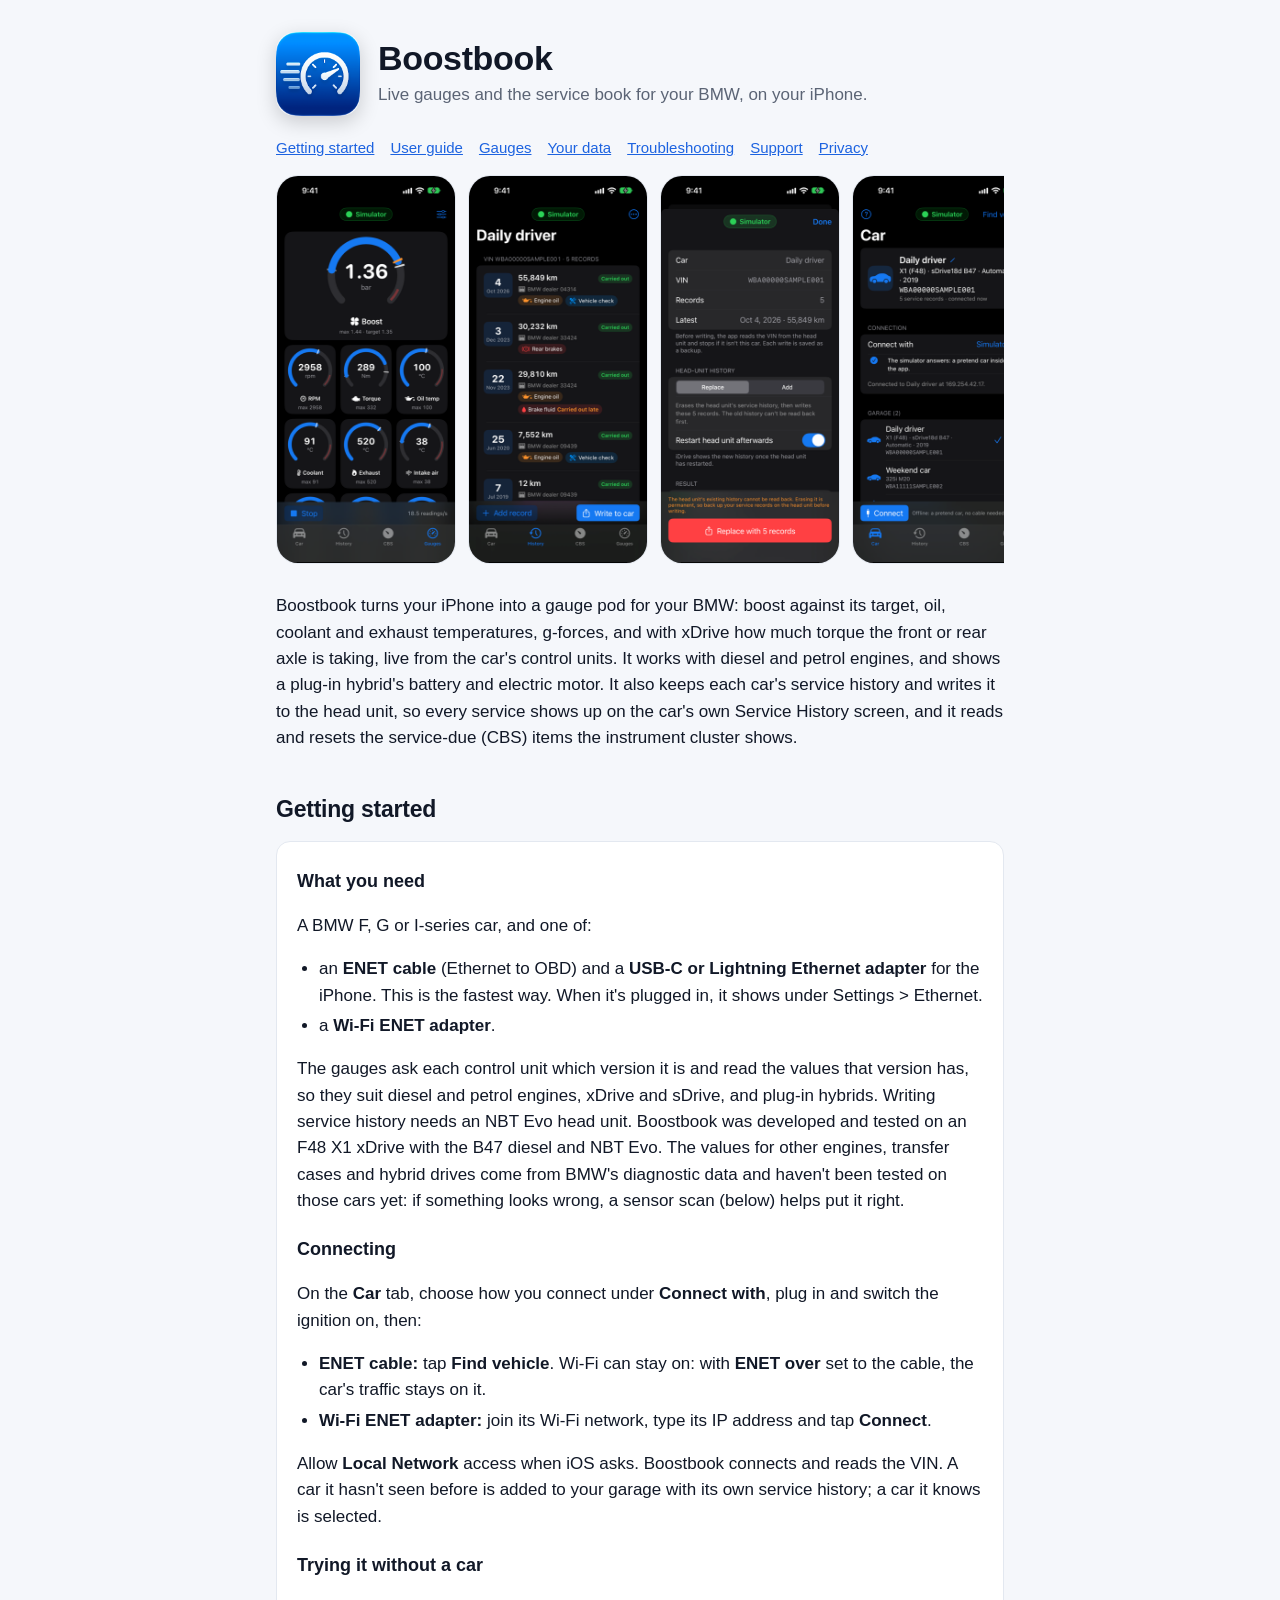
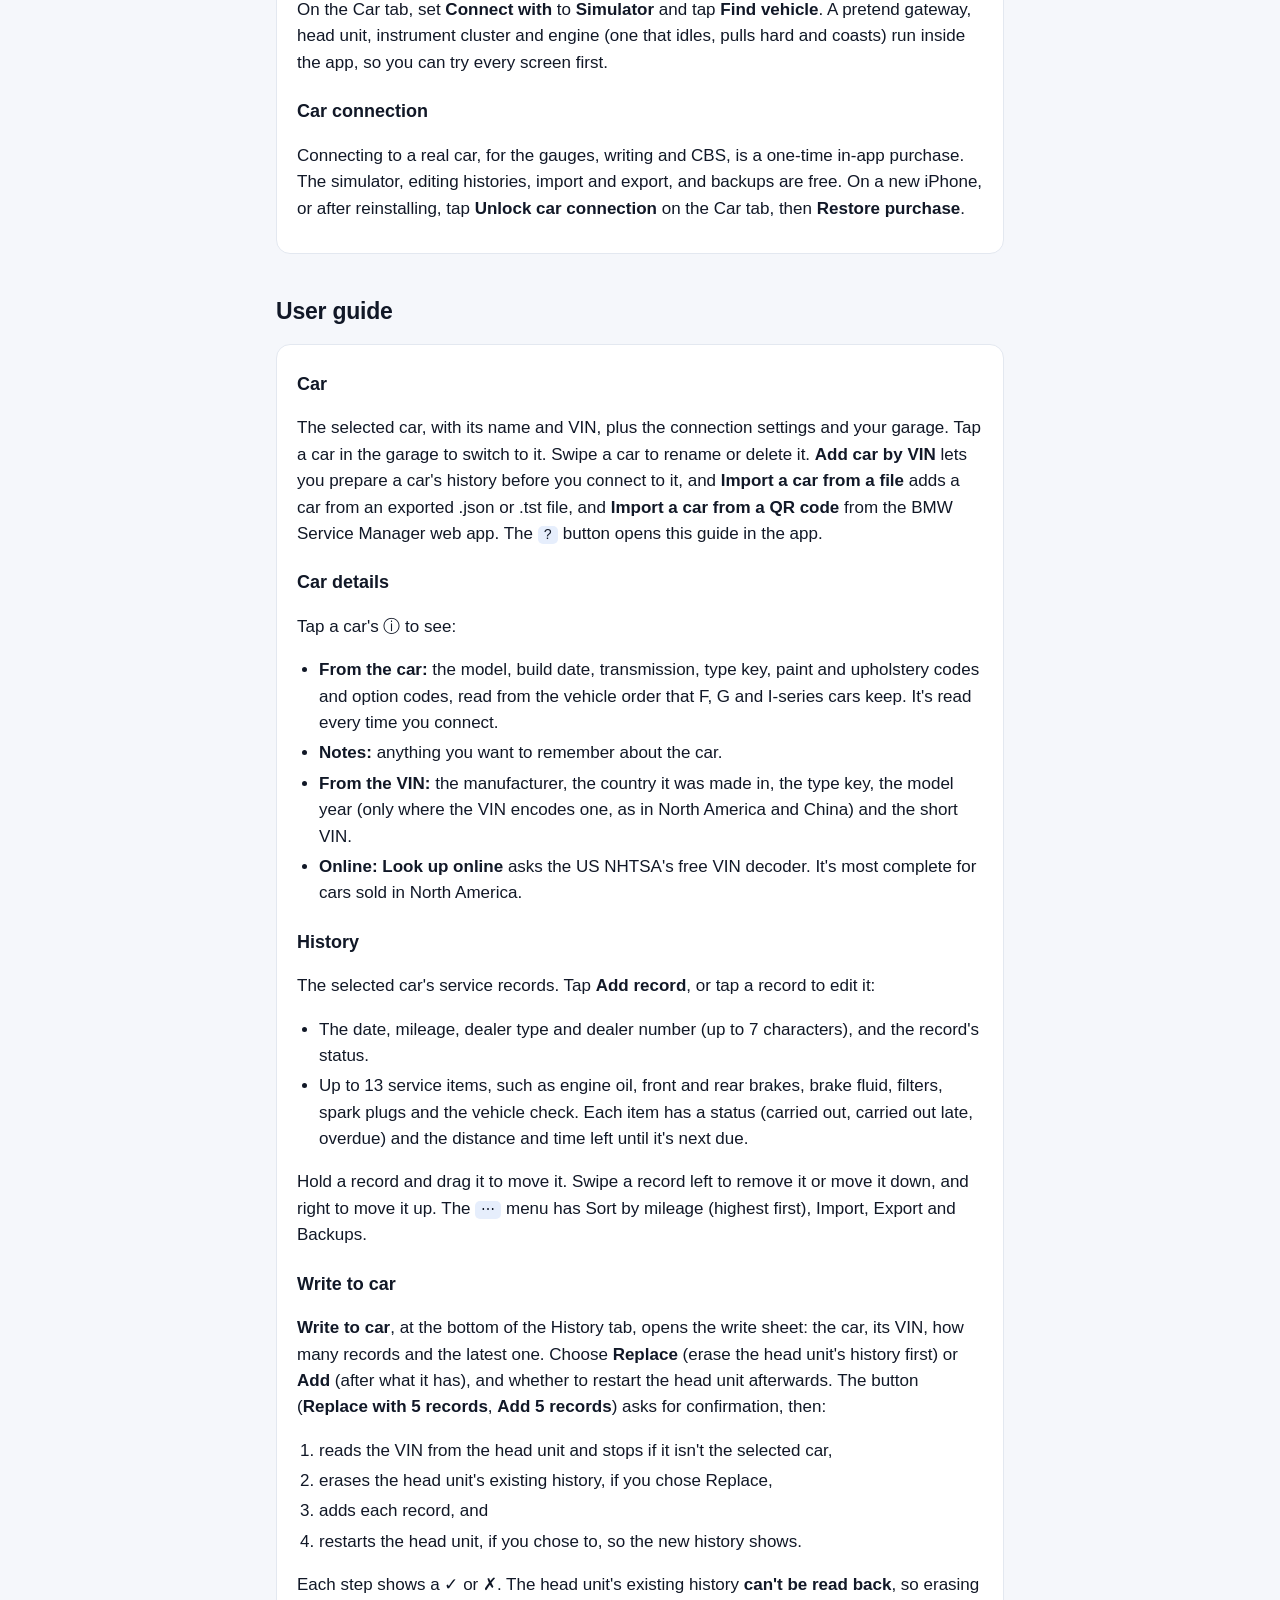
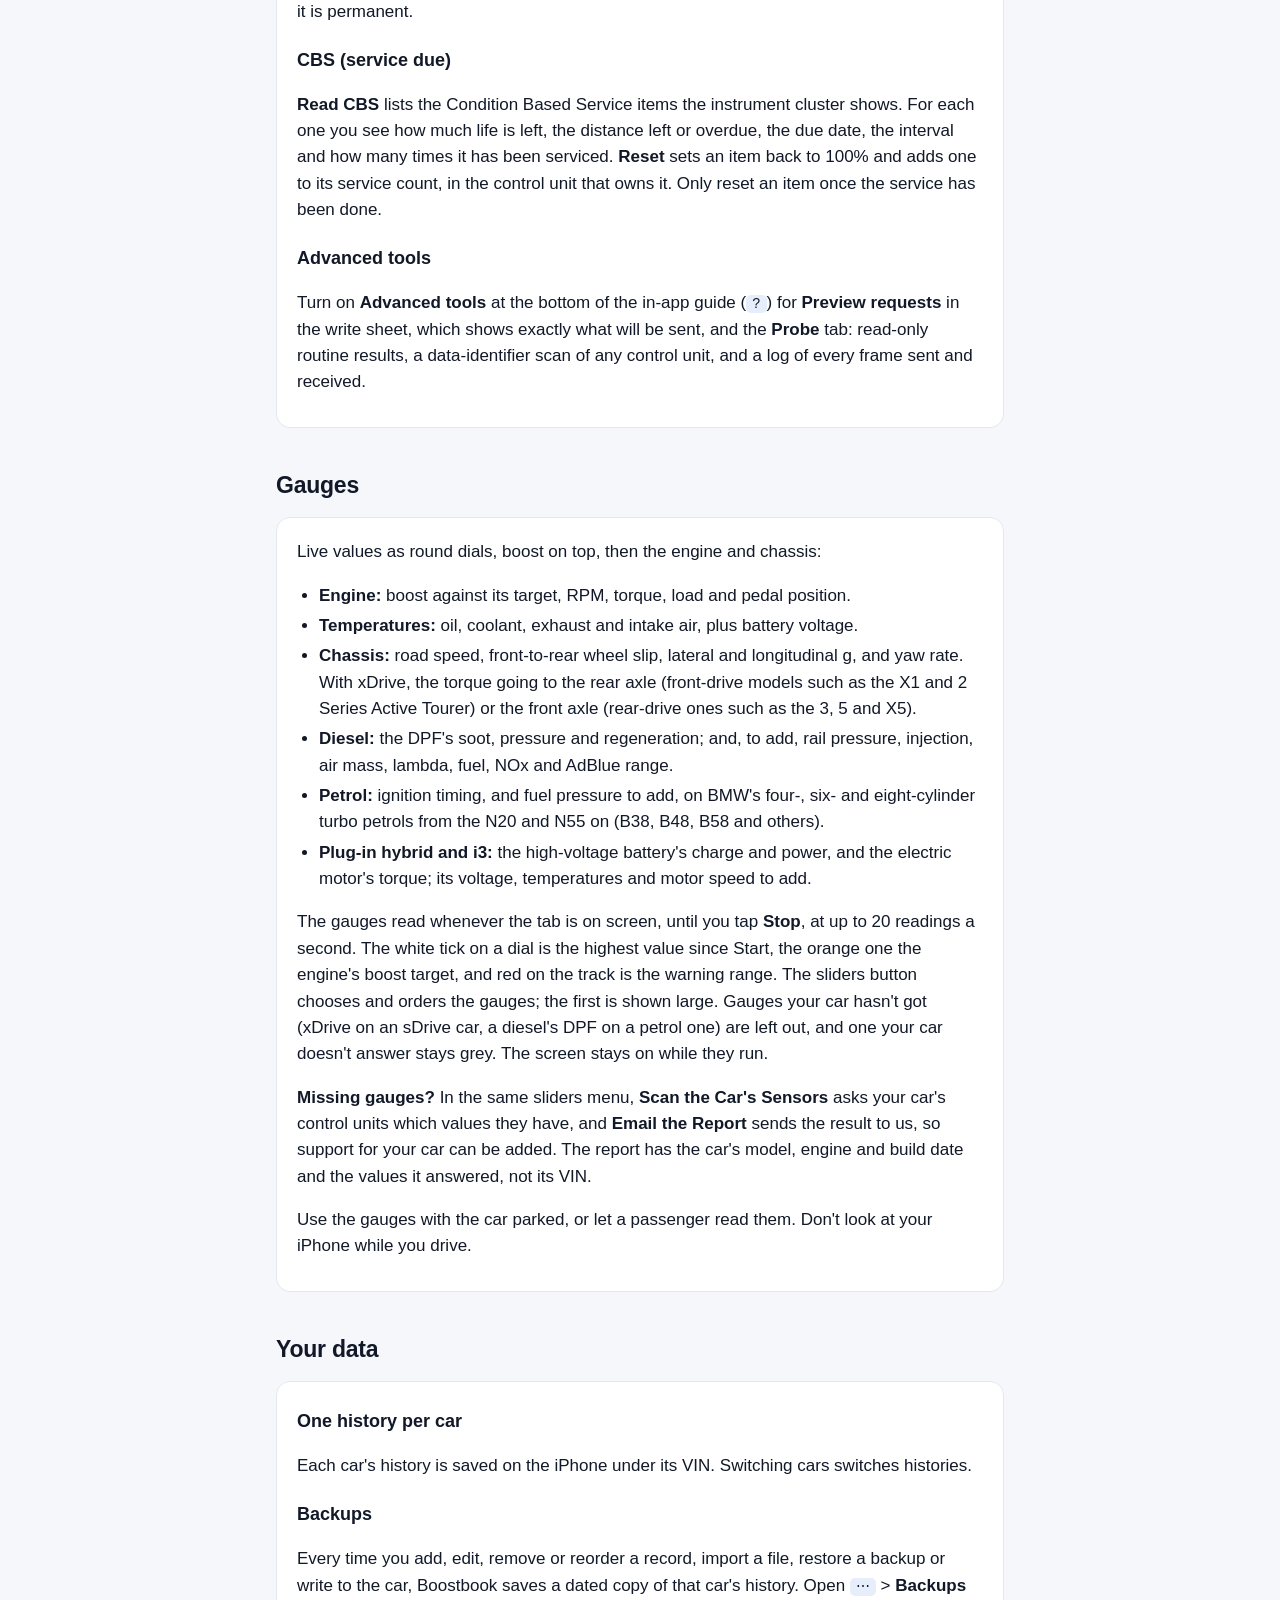
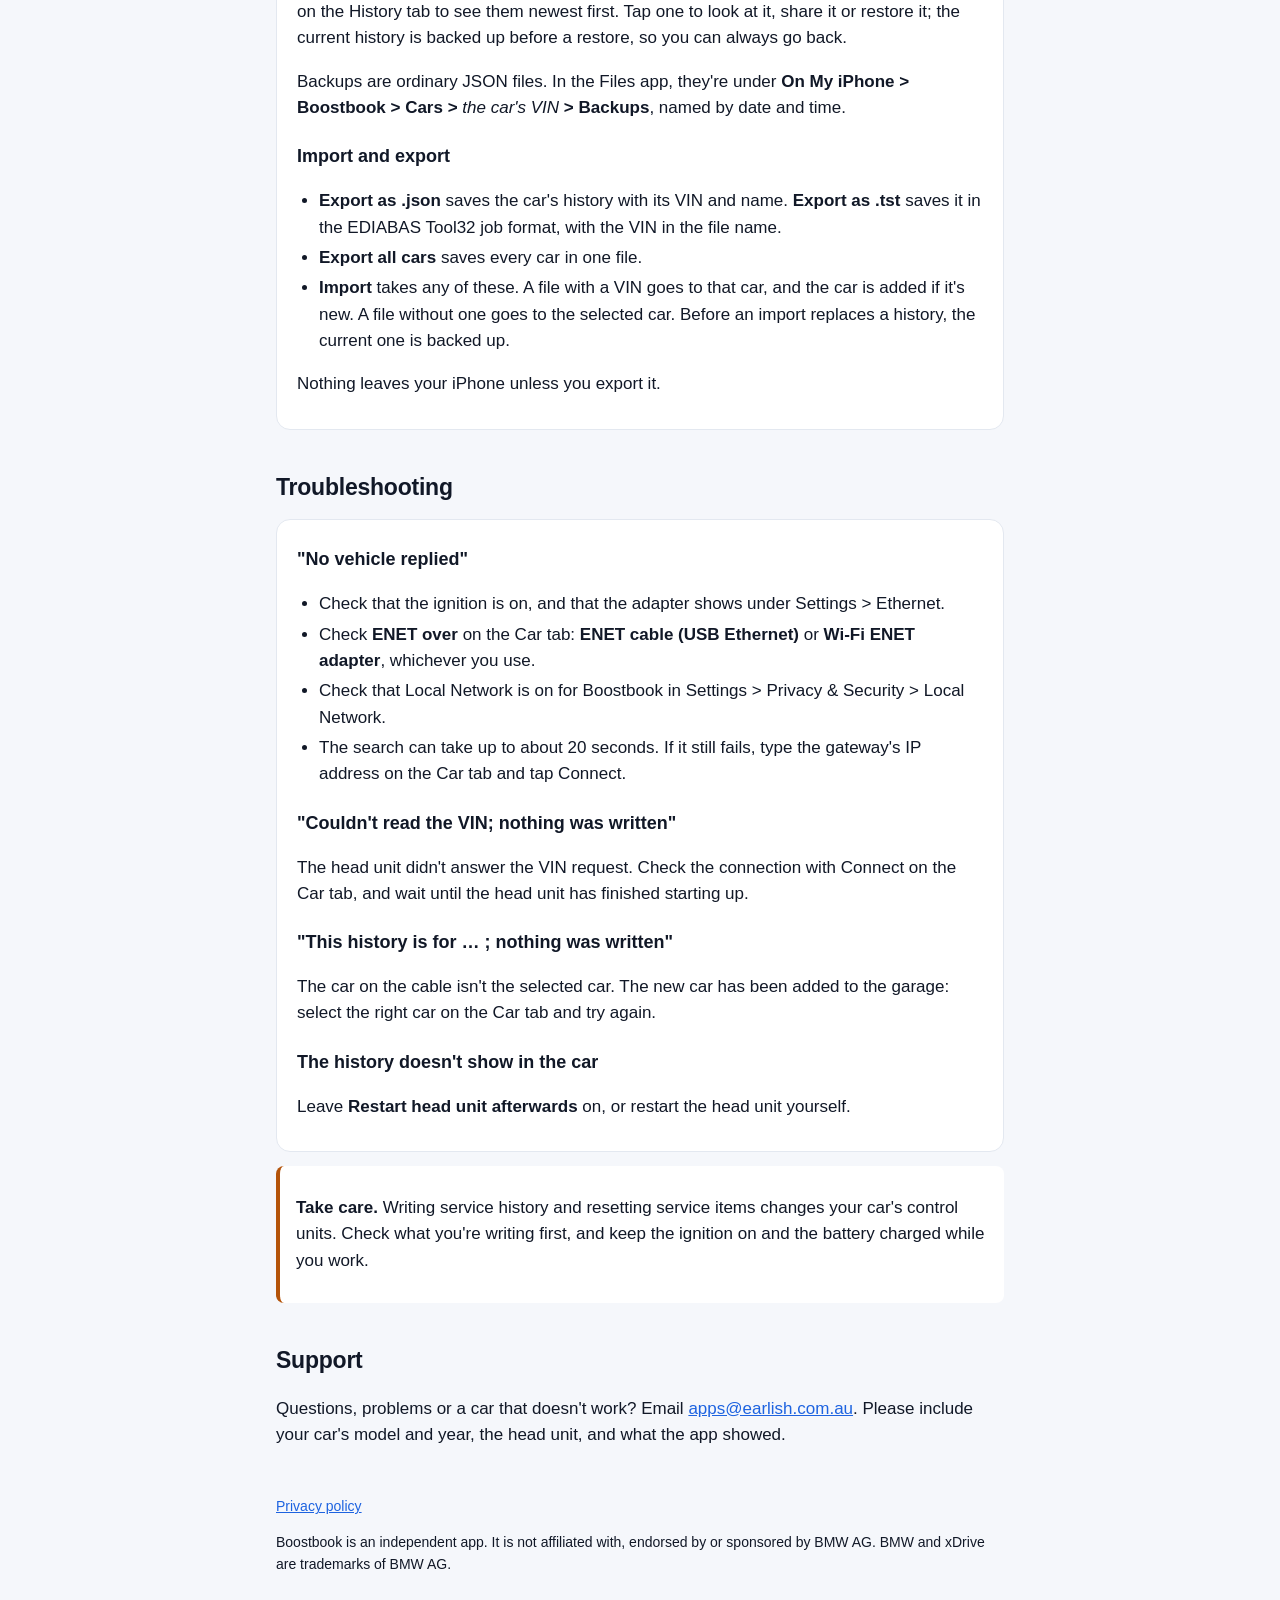
==== index.html @ d5453e8d "Petrol and hybrid gauges, the sensor scan" ====
<!doctype html>
<html lang="en">
<head>
<meta charset="utf-8">
<meta name="viewport" content="width=device-width, initial-scale=1">
<title>Boostbook: user guide and support</title>
<meta name="description" content="Boostbook shows live boost, temperatures and xDrive torque from your BMW, diesel, petrol or hybrid, keeps its service history and writes it to the head unit over ENET.">
<link rel="icon" href="img/icon.png">
<link rel="stylesheet" href="style.css">
</head>
<body>
<main>
<header>
  <img src="img/icon.png" alt="">
  <div>
    <h1>Boostbook</h1>
    <p class="tagline">Live gauges and the service book for your BMW, on your iPhone.</p>
  </div>
</header>

<nav>
  <a href="#start">Getting started</a>
  <a href="#guide">User guide</a>
  <a href="#gauges">Gauges</a>
  <a href="#data">Your data</a>
  <a href="#trouble">Troubleshooting</a>
  <a href="#support">Support</a>
  <a href="privacy.html">Privacy</a>
</nav>

<div class="shots">
  <img src="img/gauges.png" alt="Live gauges: boost, RPM, torque and temperatures">
  <img src="img/history.png" alt="A car's service history">
  <img src="img/write.png" alt="Writing to the car after the VIN check">
  <img src="img/car.png" alt="The car and the garage">
  <img src="img/backups.png" alt="Backups, newest first">
  <img src="img/cbs.png" alt="Service due items">
  <img src="img/editor.png" alt="Editing a record">
</div>

<p>Boostbook turns your iPhone into a gauge pod for your BMW: boost against its target, oil, coolant and exhaust temperatures, g-forces, and with xDrive how much torque the front or rear axle is taking, live from the car's control units. It works with diesel and petrol engines, and shows a plug-in hybrid's battery and electric motor. It also keeps each car's service history and writes it to the head unit, so every service shows up on the car's own Service History screen, and it reads and resets the service-due (CBS) items the instrument cluster shows.</p>

<h2 id="start">Getting started</h2>
<div class="card">
<h3>What you need</h3>
<p>A BMW F, G or I-series car, and one of:</p>
<ul>
  <li>an <strong>ENET cable</strong> (Ethernet to OBD) and a <strong>USB-C or Lightning Ethernet adapter</strong> for the iPhone. This is the fastest way. When it's plugged in, it shows under Settings &gt; Ethernet.</li>
  <li>a <strong>Wi-Fi ENET adapter</strong>.</li>
</ul>
<p>The gauges ask each control unit which version it is and read the values that version has, so they suit diesel and petrol engines, xDrive and sDrive, and plug-in hybrids. Writing service history needs an NBT Evo head unit. Boostbook was developed and tested on an F48 X1 xDrive with the B47 diesel and NBT Evo. The values for other engines, transfer cases and hybrid drives come from BMW's diagnostic data and haven't been tested on those cars yet: if something looks wrong, a sensor scan (below) helps put it right.</p>
<h3>Connecting</h3>
<p>On the <strong>Car</strong> tab, choose how you connect under <strong>Connect with</strong>, plug in and switch the ignition on, then:</p>
<ul>
  <li><strong>ENET cable:</strong> tap <strong>Find vehicle</strong>. Wi-Fi can stay on: with <strong>ENET over</strong> set to the cable, the car's traffic stays on it.</li>
  <li><strong>Wi-Fi ENET adapter:</strong> join its Wi-Fi network, type its IP address and tap <strong>Connect</strong>.</li>
</ul>
<p>Allow <strong>Local Network</strong> access when iOS asks. Boostbook connects and reads the VIN. A car it hasn't seen before is added to your garage with its own service history; a car it knows is selected.</p>
<h3>Trying it without a car</h3>
<p>On the Car tab, set <strong>Connect with</strong> to <strong>Simulator</strong> and tap <strong>Find vehicle</strong>. A pretend gateway, head unit, instrument cluster and engine (one that idles, pulls hard and coasts) run inside the app, so you can try every screen first.</p>
<h3>Car connection</h3>
<p>Connecting to a real car, for the gauges, writing and CBS, is a one-time in-app purchase. The simulator, editing histories, import and export, and backups are free. On a new iPhone, or after reinstalling, tap <strong>Unlock car connection</strong> on the Car tab, then <strong>Restore purchase</strong>.</p>
</div>

<h2 id="guide">User guide</h2>
<div class="card">
<h3>Car</h3>
<p>The selected car, with its name and VIN, plus the connection settings and your garage. Tap a car in the garage to switch to it. Swipe a car to rename or delete it. <strong>Add car by VIN</strong> lets you prepare a car's history before you connect to it, and <strong>Import a car from a file</strong> adds a car from an exported .json or .tst file, and <strong>Import a car from a QR code</strong> from the BMW Service Manager web app. The <kbd>?</kbd> button opens this guide in the app.</p>
<h3>Car details</h3>
<p>Tap a car's ⓘ to see:</p>
<ul>
  <li><strong>From the car:</strong> the model, build date, transmission, type key, paint and upholstery codes and option codes, read from the vehicle order that F, G and I-series cars keep. It's read every time you connect.</li>
  <li><strong>Notes:</strong> anything you want to remember about the car.</li>
  <li><strong>From the VIN:</strong> the manufacturer, the country it was made in, the type key, the model year (only where the VIN encodes one, as in North America and China) and the short VIN.</li>
  <li><strong>Online:</strong> <strong>Look up online</strong> asks the US NHTSA's free VIN decoder. It's most complete for cars sold in North America.</li>
</ul>
<h3>History</h3>
<p>The selected car's service records. Tap <strong>Add record</strong>, or tap a record to edit it:</p>
<ul>
  <li>The date, mileage, dealer type and dealer number (up to 7 characters), and the record's status.</li>
  <li>Up to 13 service items, such as engine oil, front and rear brakes, brake fluid, filters, spark plugs and the vehicle check. Each item has a status (carried out, carried out late, overdue) and the distance and time left until it's next due.</li>
</ul>
<p>Hold a record and drag it to move it. Swipe a record left to remove it or move it down, and right to move it up. The <kbd>⋯</kbd> menu has Sort by mileage (highest first), Import, Export and Backups.</p>
<h3>Write to car</h3>
<p><strong>Write to car</strong>, at the bottom of the History tab, opens the write sheet: the car, its VIN, how many records and the latest one. Choose <strong>Replace</strong> (erase the head unit's history first) or <strong>Add</strong> (after what it has), and whether to restart the head unit afterwards. The button (<strong>Replace with 5 records</strong>, <strong>Add 5 records</strong>) asks for confirmation, then:</p>
<ol>
  <li>reads the VIN from the head unit and stops if it isn't the selected car,</li>
  <li>erases the head unit's existing history, if you chose Replace,</li>
  <li>adds each record, and</li>
  <li>restarts the head unit, if you chose to, so the new history shows.</li>
</ol>
<p>Each step shows a ✓ or ✗. The head unit's existing history <strong>can't be read back</strong>, so erasing it is permanent.</p>
<h3>CBS (service due)</h3>
<p><strong>Read CBS</strong> lists the Condition Based Service items the instrument cluster shows. For each one you see how much life is left, the distance left or overdue, the due date, the interval and how many times it has been serviced. <strong>Reset</strong> sets an item back to 100% and adds one to its service count, in the control unit that owns it. Only reset an item once the service has been done.</p>
<h3>Advanced tools</h3>
<p>Turn on <strong>Advanced tools</strong> at the bottom of the in-app guide (<kbd>?</kbd>) for <strong>Preview requests</strong> in the write sheet, which shows exactly what will be sent, and the <strong>Probe</strong> tab: read-only routine results, a data-identifier scan of any control unit, and a log of every frame sent and received.</p>
</div>

<h2 id="gauges">Gauges</h2>
<div class="card">
<p>Live values as round dials, boost on top, then the engine and chassis:</p>
<ul>
  <li><strong>Engine:</strong> boost against its target, RPM, torque, load and pedal position.</li>
  <li><strong>Temperatures:</strong> oil, coolant, exhaust and intake air, plus battery voltage.</li>
  <li><strong>Chassis:</strong> road speed, front-to-rear wheel slip, lateral and longitudinal g, and yaw rate. With xDrive, the torque going to the rear axle (front-drive models such as the X1 and 2 Series Active Tourer) or the front axle (rear-drive ones such as the 3, 5 and X5).</li>
  <li><strong>Diesel:</strong> the DPF's soot, pressure and regeneration; and, to add, rail pressure, injection, air mass, lambda, fuel, NOx and AdBlue range.</li>
  <li><strong>Petrol:</strong> ignition timing, and fuel pressure to add, on BMW's four-, six- and eight-cylinder turbo petrols from the N20 and N55 on (B38, B48, B58 and others).</li>
  <li><strong>Plug-in hybrid and i3:</strong> the high-voltage battery's charge and power, and the electric motor's torque; its voltage, temperatures and motor speed to add.</li>
</ul>
<p>The gauges read whenever the tab is on screen, until you tap <strong>Stop</strong>, at up to 20 readings a second. The white tick on a dial is the highest value since Start, the orange one the engine's boost target, and red on the track is the warning range. The sliders button chooses and orders the gauges; the first is shown large. Gauges your car hasn't got (xDrive on an sDrive car, a diesel's DPF on a petrol one) are left out, and one your car doesn't answer stays grey. The screen stays on while they run.</p>
<p><strong>Missing gauges?</strong> In the same sliders menu, <strong>Scan the Car's Sensors</strong> asks your car's control units which values they have, and <strong>Email the Report</strong> sends the result to us, so support for your car can be added. The report has the car's model, engine and build date and the values it answered, not its VIN.</p>
<p>Use the gauges with the car parked, or let a passenger read them. Don't look at your iPhone while you drive.</p>
</div>

<h2 id="data">Your data</h2>
<div class="card">
<h3>One history per car</h3>
<p>Each car's history is saved on the iPhone under its VIN. Switching cars switches histories.</p>
<h3>Backups</h3>
<p>Every time you add, edit, remove or reorder a record, import a file, restore a backup or write to the car, Boostbook saves a dated copy of that car's history. Open <kbd>⋯</kbd> &gt; <strong>Backups</strong> on the History tab to see them newest first. Tap one to look at it, share it or restore it; the current history is backed up before a restore, so you can always go back.</p>
<p>Backups are ordinary JSON files. In the Files app, they're under <strong>On My iPhone &gt; Boostbook &gt; Cars &gt;</strong> <em>the car's VIN</em> <strong>&gt; Backups</strong>, named by date and time.</p>
<h3>Import and export</h3>
<ul>
  <li><strong>Export as .json</strong> saves the car's history with its VIN and name. <strong>Export as .tst</strong> saves it in the EDIABAS Tool32 job format, with the VIN in the file name.</li>
  <li><strong>Export all cars</strong> saves every car in one file.</li>
  <li><strong>Import</strong> takes any of these. A file with a VIN goes to that car, and the car is added if it's new. A file without one goes to the selected car. Before an import replaces a history, the current one is backed up.</li>
</ul>
<p>Nothing leaves your iPhone unless you export it.</p>
</div>

<h2 id="trouble">Troubleshooting</h2>
<div class="card">
<h3>"No vehicle replied"</h3>
<ul>
  <li>Check that the ignition is on, and that the adapter shows under Settings &gt; Ethernet.</li>
  <li>Check <strong>ENET over</strong> on the Car tab: <strong>ENET cable (USB Ethernet)</strong> or <strong>Wi-Fi ENET adapter</strong>, whichever you use.</li>
  <li>Check that Local Network is on for Boostbook in Settings &gt; Privacy &amp; Security &gt; Local Network.</li>
  <li>The search can take up to about 20 seconds. If it still fails, type the gateway's IP address on the Car tab and tap Connect.</li>
</ul>
<h3>"Couldn't read the VIN; nothing was written"</h3>
<p>The head unit didn't answer the VIN request. Check the connection with Connect on the Car tab, and wait until the head unit has finished starting up.</p>
<h3>"This history is for … ; nothing was written"</h3>
<p>The car on the cable isn't the selected car. The new car has been added to the garage: select the right car on the Car tab and try again.</p>
<h3>The history doesn't show in the car</h3>
<p>Leave <strong>Restart head unit afterwards</strong> on, or restart the head unit yourself.</p>
</div>

<div class="note">
<p><strong>Take care.</strong> Writing service history and resetting service items changes your car's control units. Check what you're writing first, and keep the ignition on and the battery charged while you work.</p>
</div>

<h2 id="support">Support</h2>
<p>Questions, problems or a car that doesn't work? Email <a href="mailto:apps@earlish.com.au">apps@earlish.com.au</a>. Please include your car's model and year, the head unit, and what the app showed.</p>

<footer>
  <p><a href="privacy.html">Privacy policy</a></p>
  <p>Boostbook is an independent app. It is not affiliated with, endorsed by or sponsored by BMW AG. BMW and xDrive are trademarks of BMW AG.</p>
</footer>
</main>
</body>
</html>
---- style.css ----
:root {
  --bg: #f5f7fb; --card: #ffffff; --text: #111827; --muted: #5b6475; --line: #e3e8f0;
  --tint: #1d63e0; --tint-soft: #e6eefc; --warn: #b45309;
  color-scheme: light dark;
}
@media (prefers-color-scheme: dark) {
  :root { --bg: #0b1120; --card: #141b2d; --text: #eef2f8; --muted: #9aa5b8; --line: #243049;
          --tint: #5b9bff; --tint-soft: #1a2a4a; --warn: #f59e0b; }
}
* { box-sizing: border-box; }
body { margin: 0; background: var(--bg); color: var(--text);
       font: 17px/1.55 -apple-system, BlinkMacSystemFont, "Segoe UI", Roboto, Helvetica, Arial, sans-serif; }
main { max-width: 760px; margin: 0 auto; padding: 32px 16px 64px; }
header { display: flex; gap: 18px; align-items: center; margin-bottom: 8px; }
header img { width: 84px; height: 84px; border-radius: 19px; box-shadow: 0 6px 20px rgb(0 0 0 / 0.18); }
h1 { font-size: 34px; line-height: 1.15; margin: 0; letter-spacing: -0.01em; }
.tagline { margin: 4px 0 0; color: var(--muted); }
h2 { font-size: 23px; margin: 40px 0 10px; letter-spacing: -0.01em; }
h3 { font-size: 18px; margin: 22px 0 4px; }
p, li { color: var(--text); }
.muted, small { color: var(--muted); }
a { color: var(--tint); }
nav { display: flex; flex-wrap: wrap; gap: 8px 16px; margin: 20px 0 8px; font-size: 15px; }
.shots { display: flex; gap: 12px; overflow-x: auto; padding: 8px 0 12px; scroll-snap-type: x mandatory; }
.shots img { width: 180px; flex: none; border-radius: 22px; border: 1px solid var(--line); scroll-snap-align: start; }
.card { background: var(--card); border: 1px solid var(--line); border-radius: 14px; padding: 4px 20px 14px; margin: 14px 0; }
.note { border-left: 4px solid var(--warn); background: var(--card); padding: 12px 16px; border-radius: 8px; }
ol, ul { padding-left: 22px; }
li { margin: 4px 0; }
kbd { font: 14px ui-monospace, SFMono-Regular, Menlo, monospace; background: var(--tint-soft); padding: 1px 6px; border-radius: 5px; }
footer { margin-top: 48px; font-size: 14px; color: var(--muted); }
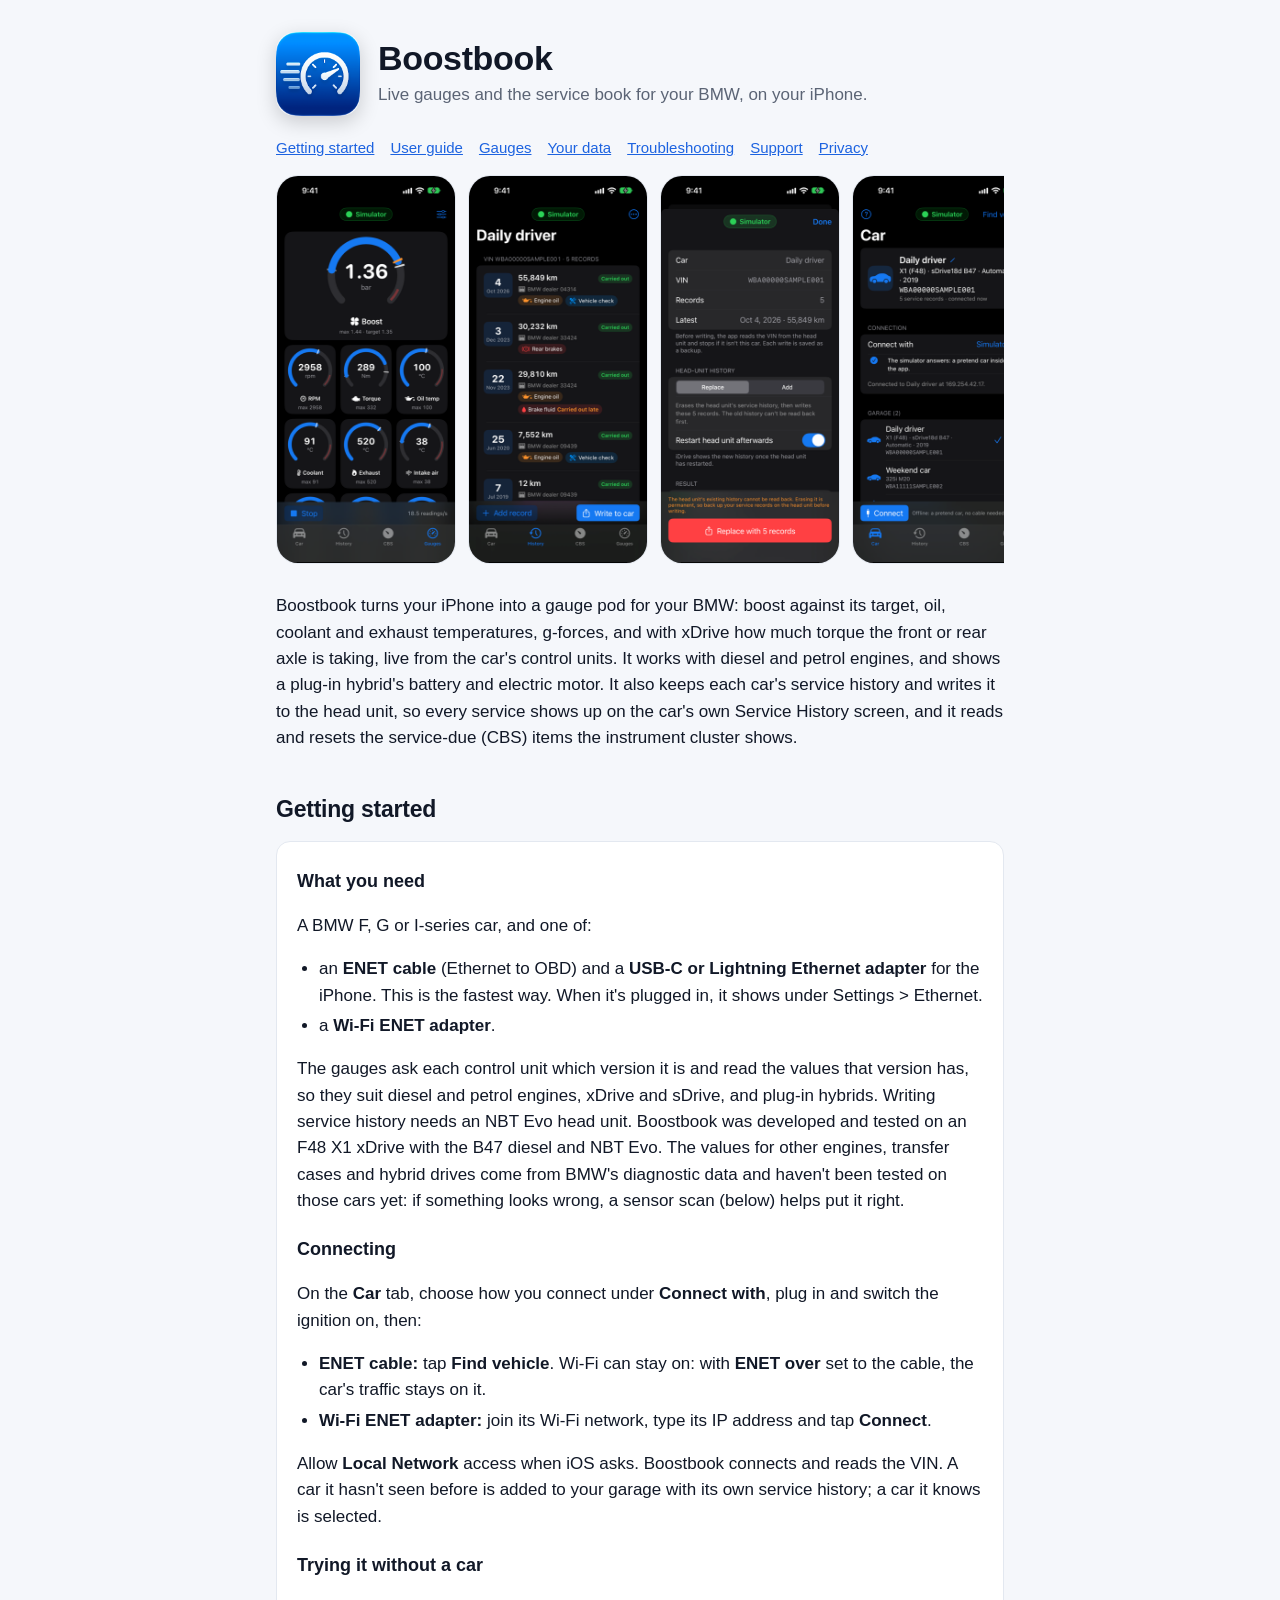
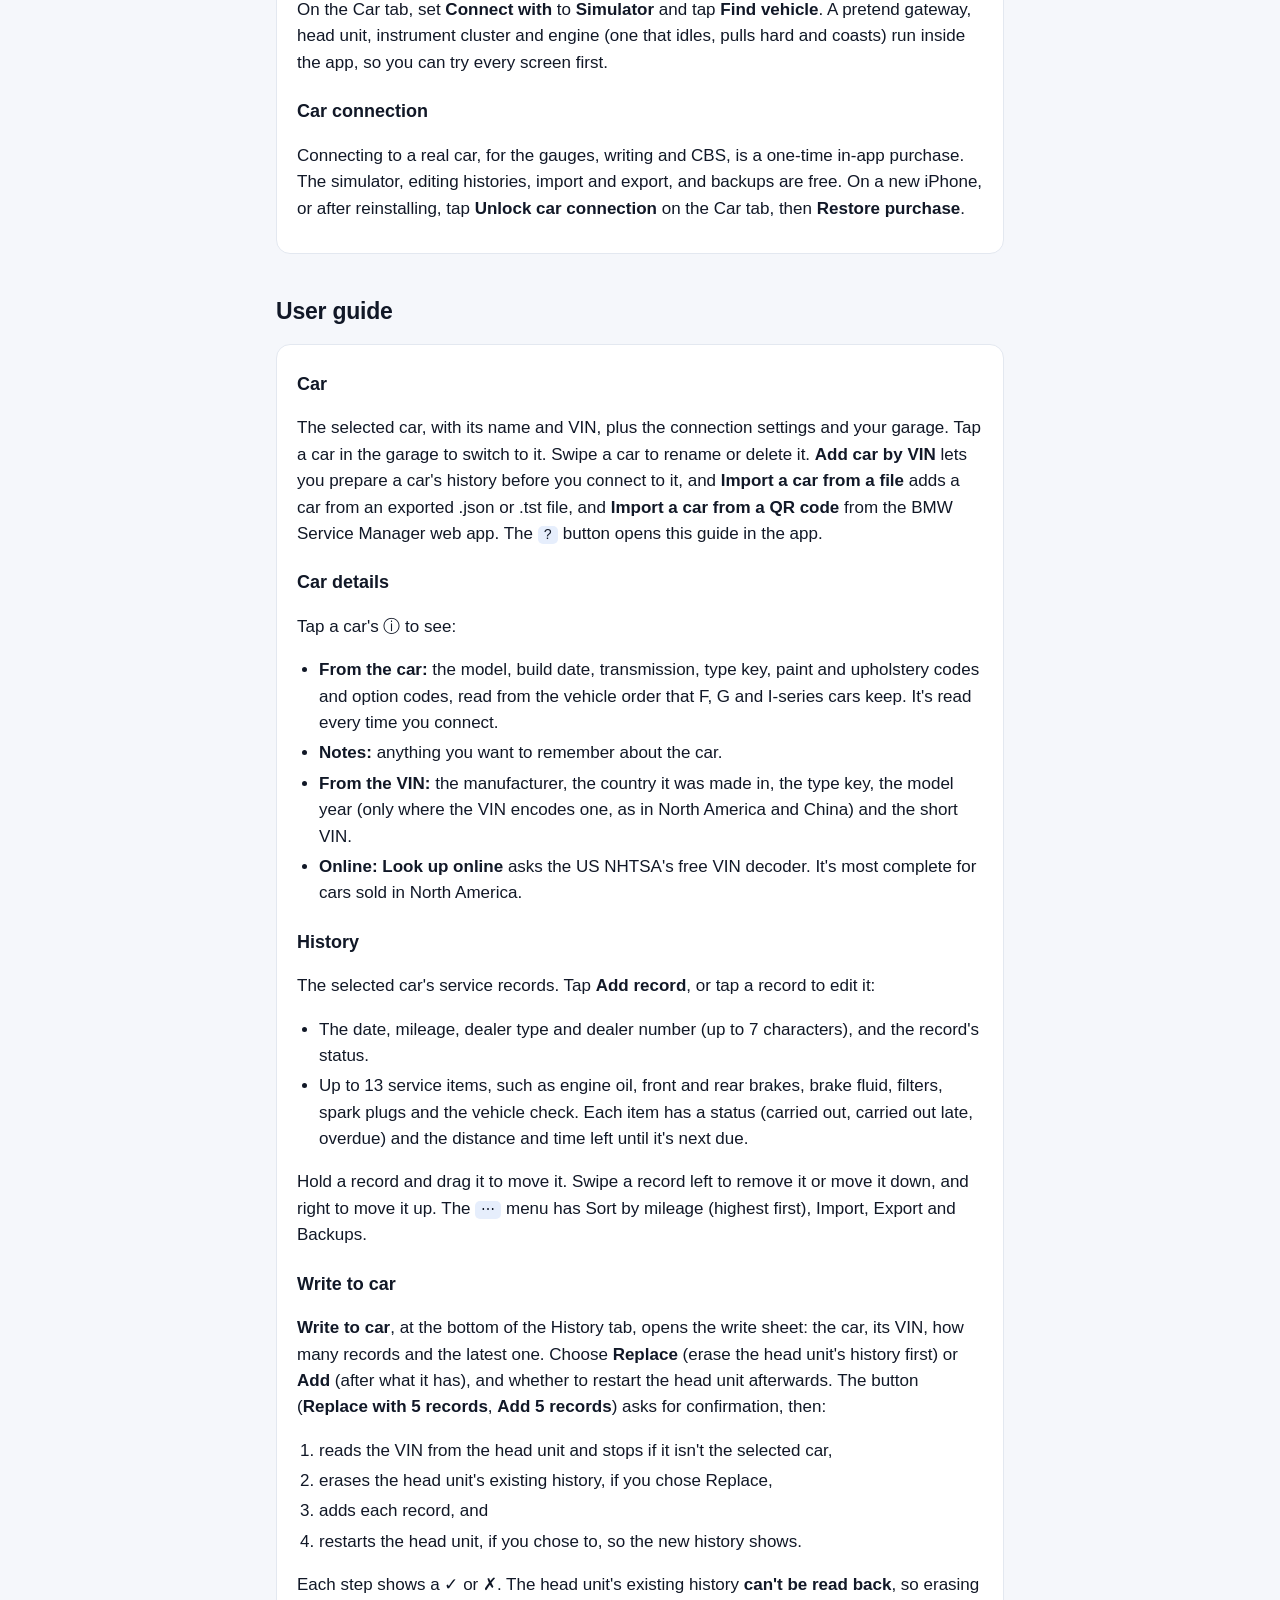
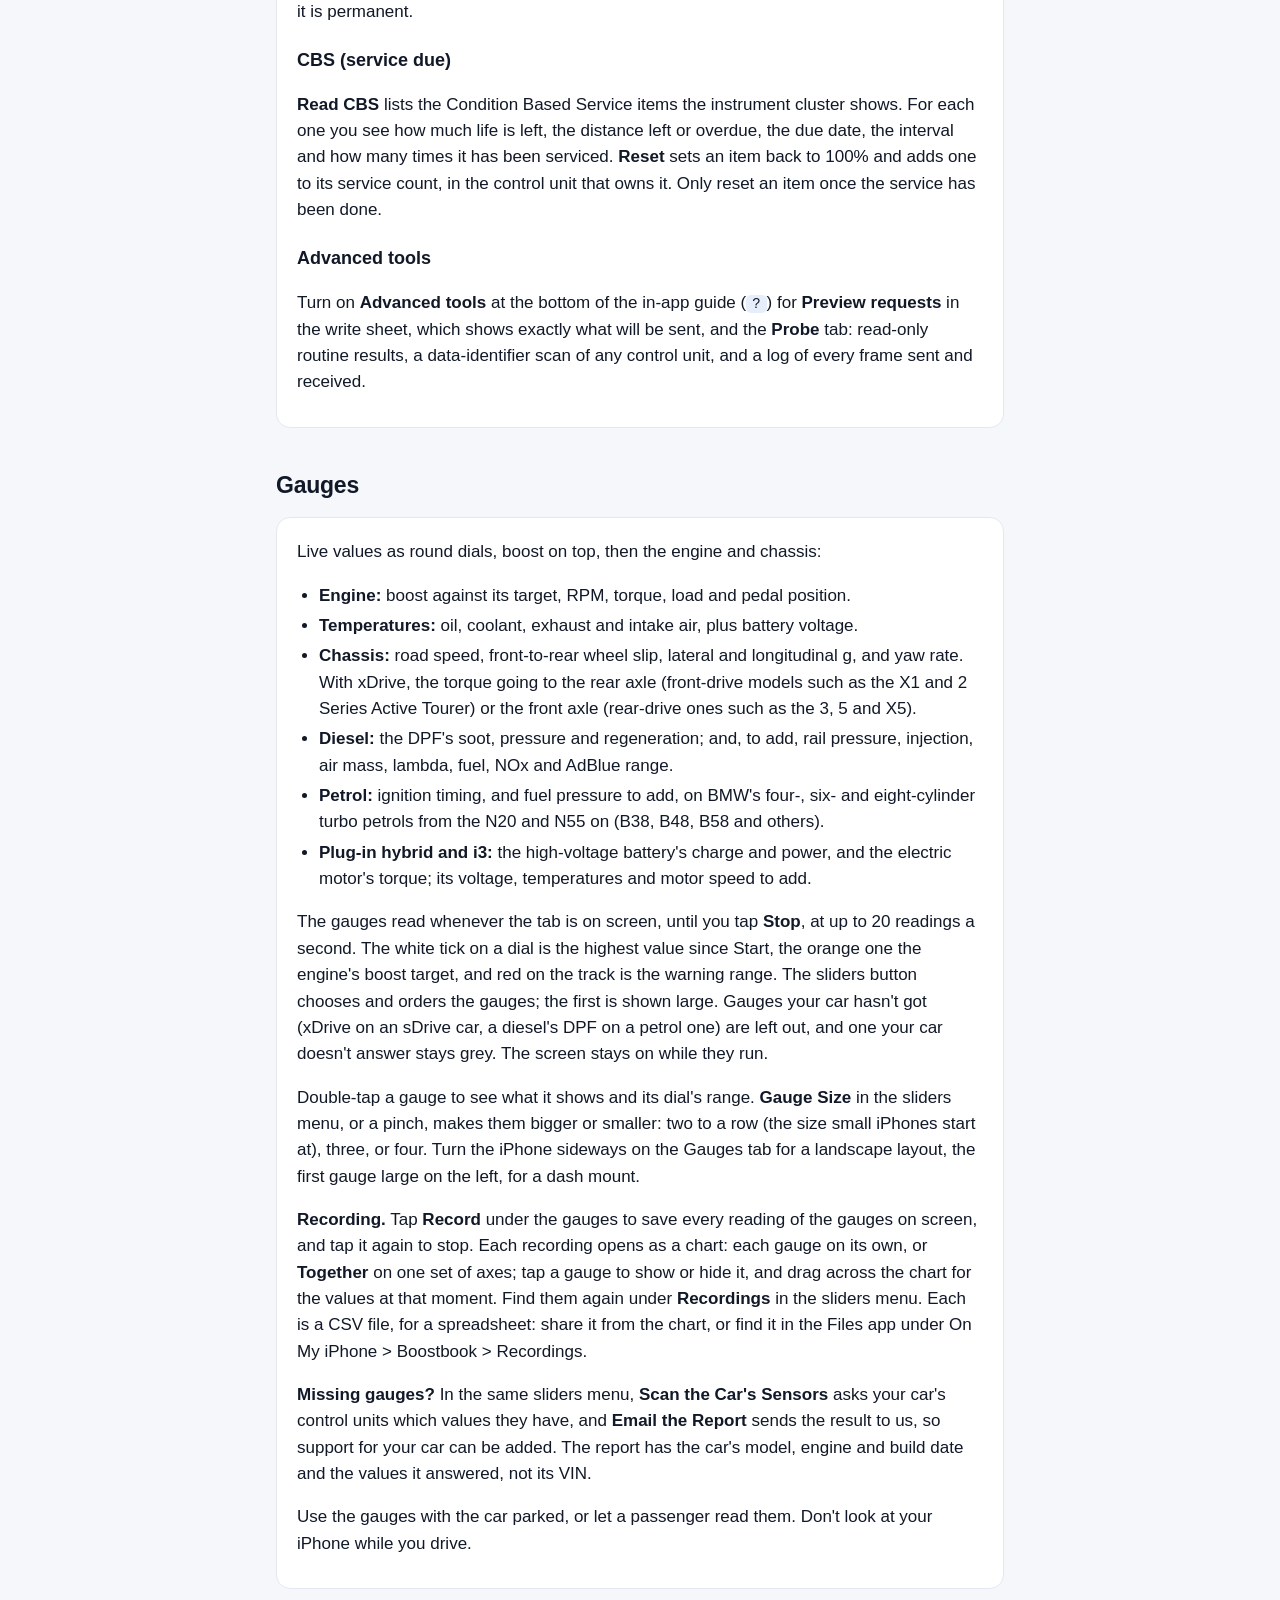
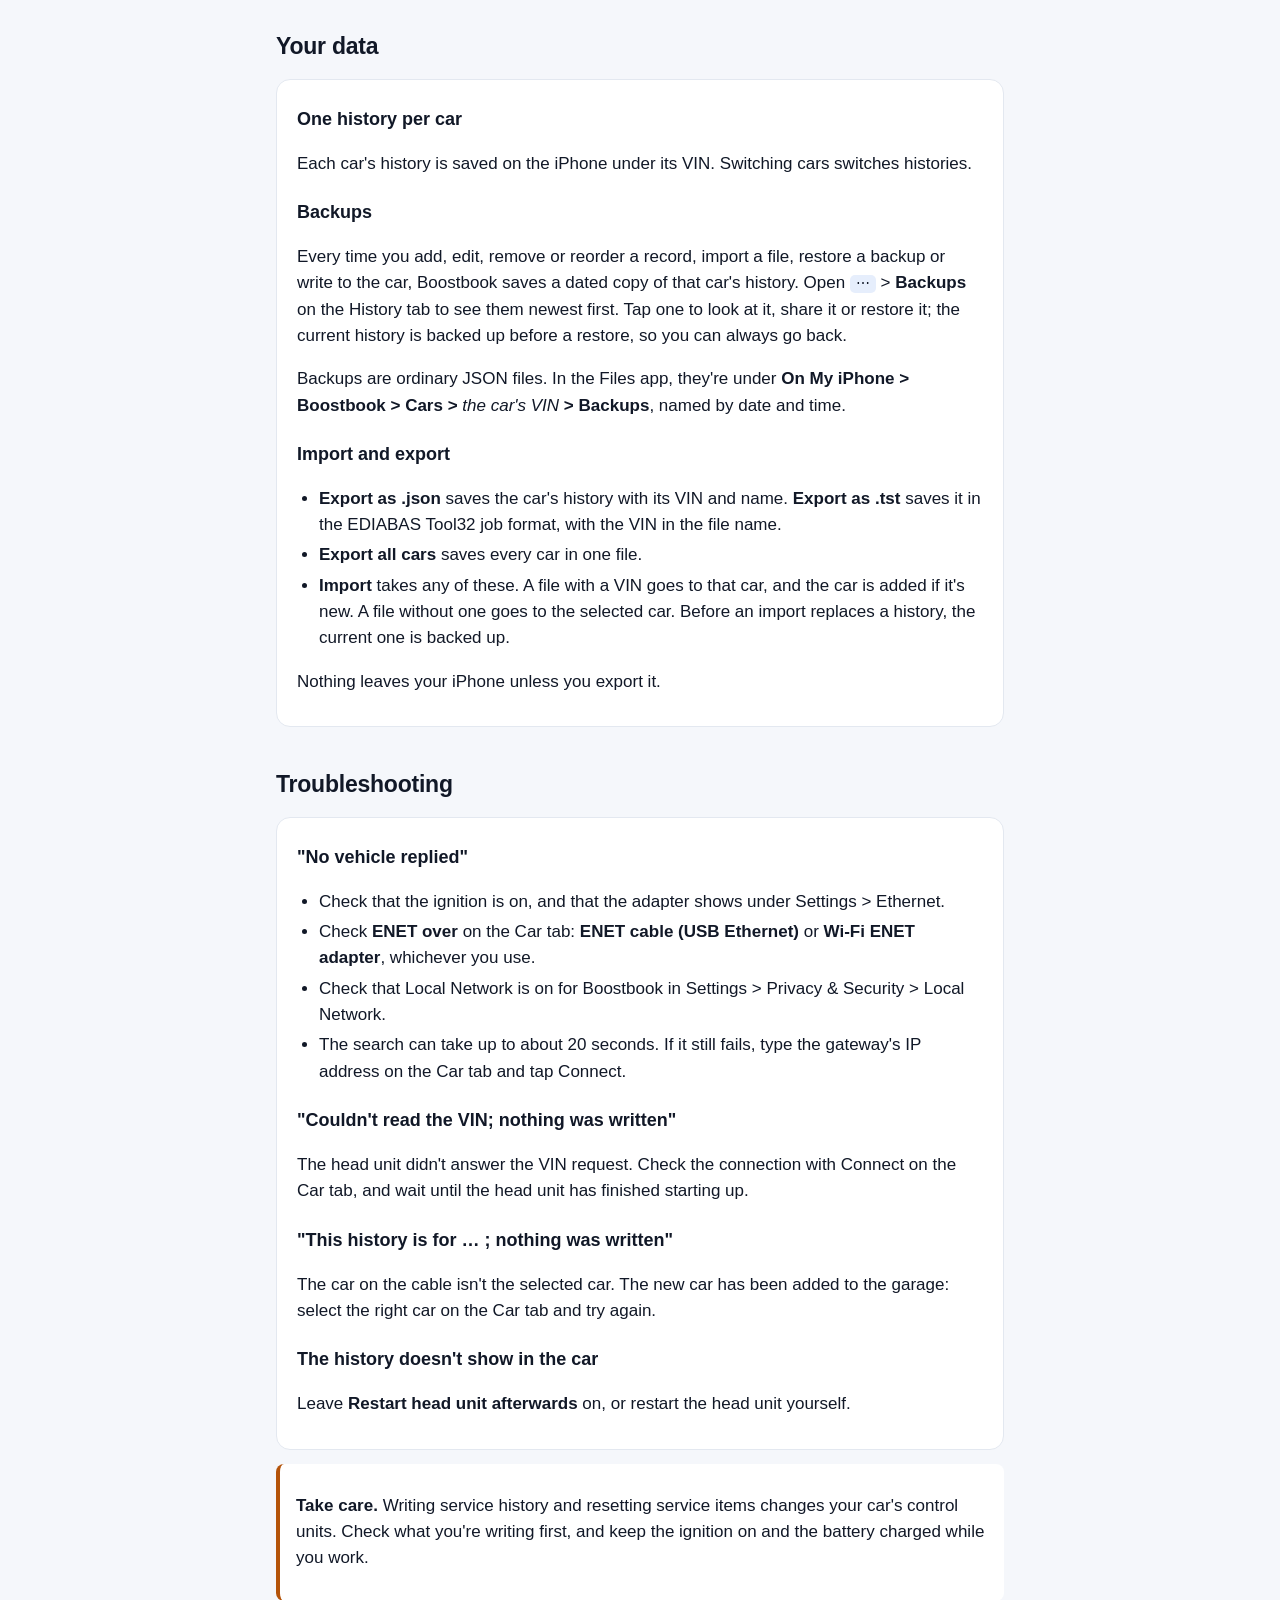
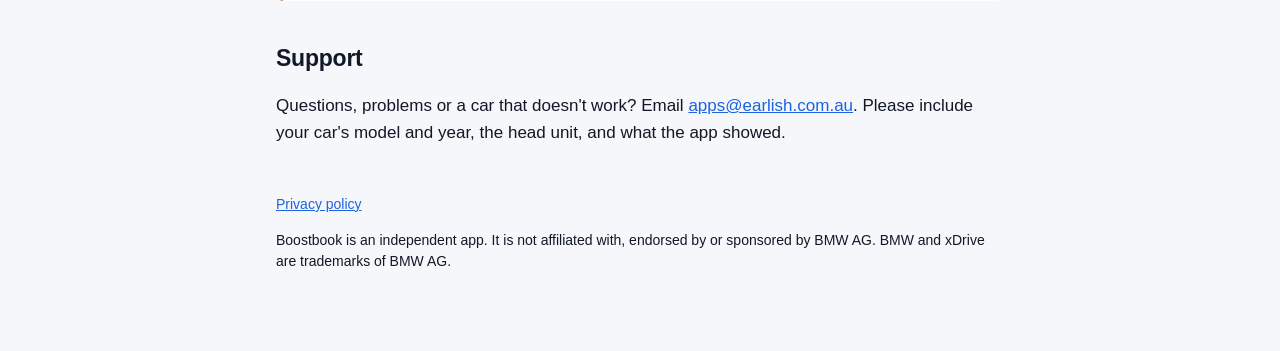
==== commit ea868b63: "Gauges: tooltips, sizes, landscape and recording; privacy: what Record stores" ====
--- a/index.html
+++ b/index.html
@@ -108,6 +108,8 @@
   <li><strong>Plug-in hybrid and i3:</strong> the high-voltage battery's charge and power, and the electric motor's torque; its voltage, temperatures and motor speed to add.</li>
 </ul>
 <p>The gauges read whenever the tab is on screen, until you tap <strong>Stop</strong>, at up to 20 readings a second. The white tick on a dial is the highest value since Start, the orange one the engine's boost target, and red on the track is the warning range. The sliders button chooses and orders the gauges; the first is shown large. Gauges your car hasn't got (xDrive on an sDrive car, a diesel's DPF on a petrol one) are left out, and one your car doesn't answer stays grey. The screen stays on while they run.</p>
+<p>Double-tap a gauge to see what it shows and its dial's range. <strong>Gauge Size</strong> in the sliders menu, or a pinch, makes them bigger or smaller: two to a row (the size small iPhones start at), three, or four. Turn the iPhone sideways on the Gauges tab for a landscape layout, the first gauge large on the left, for a dash mount.</p>
+<p><strong>Recording.</strong> Tap <strong>Record</strong> under the gauges to save every reading of the gauges on screen, and tap it again to stop. Each recording opens as a chart: each gauge on its own, or <strong>Together</strong> on one set of axes; tap a gauge to show or hide it, and drag across the chart for the values at that moment. Find them again under <strong>Recordings</strong> in the sliders menu. Each is a CSV file, for a spreadsheet: share it from the chart, or find it in the Files app under On My iPhone &gt; Boostbook &gt; Recordings.</p>
 <p><strong>Missing gauges?</strong> In the same sliders menu, <strong>Scan the Car's Sensors</strong> asks your car's control units which values they have, and <strong>Email the Report</strong> sends the result to us, so support for your car can be added. The report has the car's model, engine and build date and the values it answered, not its VIN.</p>
 <p>Use the gauges with the car parked, or let a passenger read them. Don't look at your iPhone while you drive.</p>
 </div>
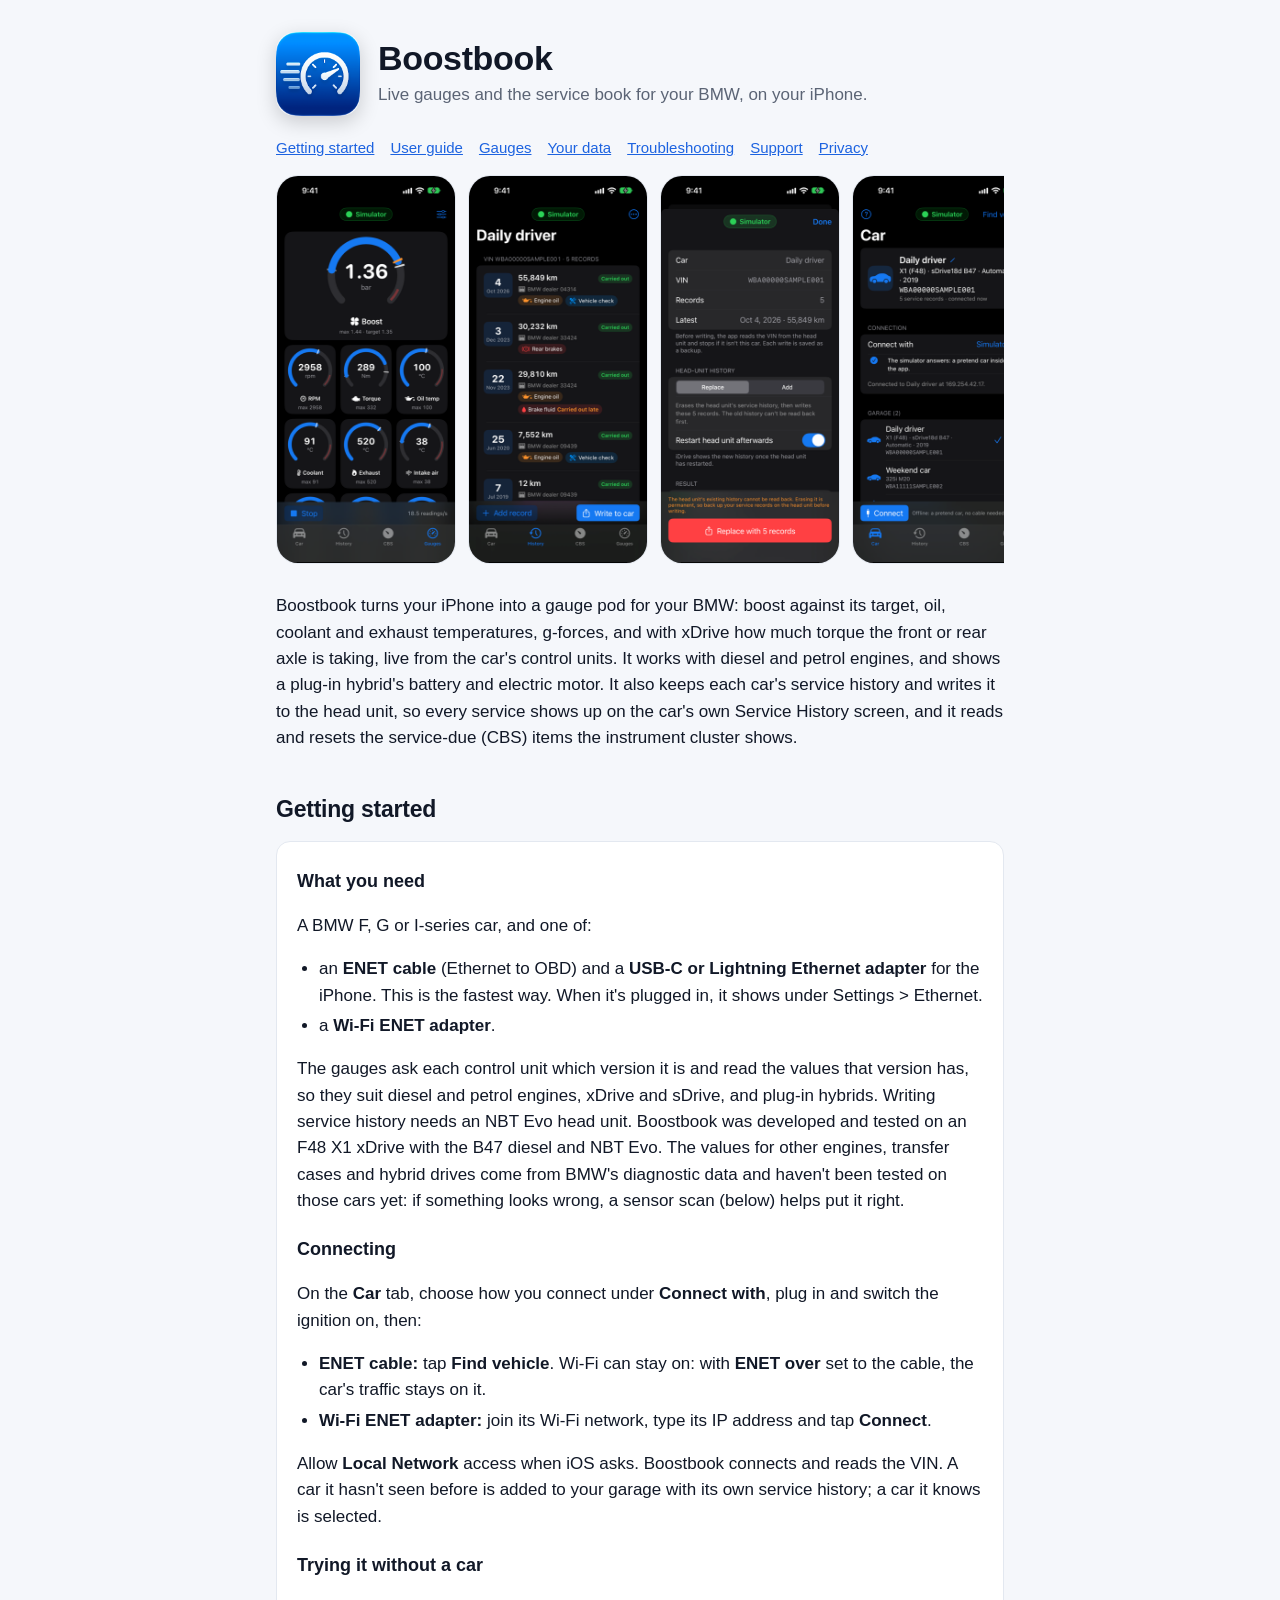
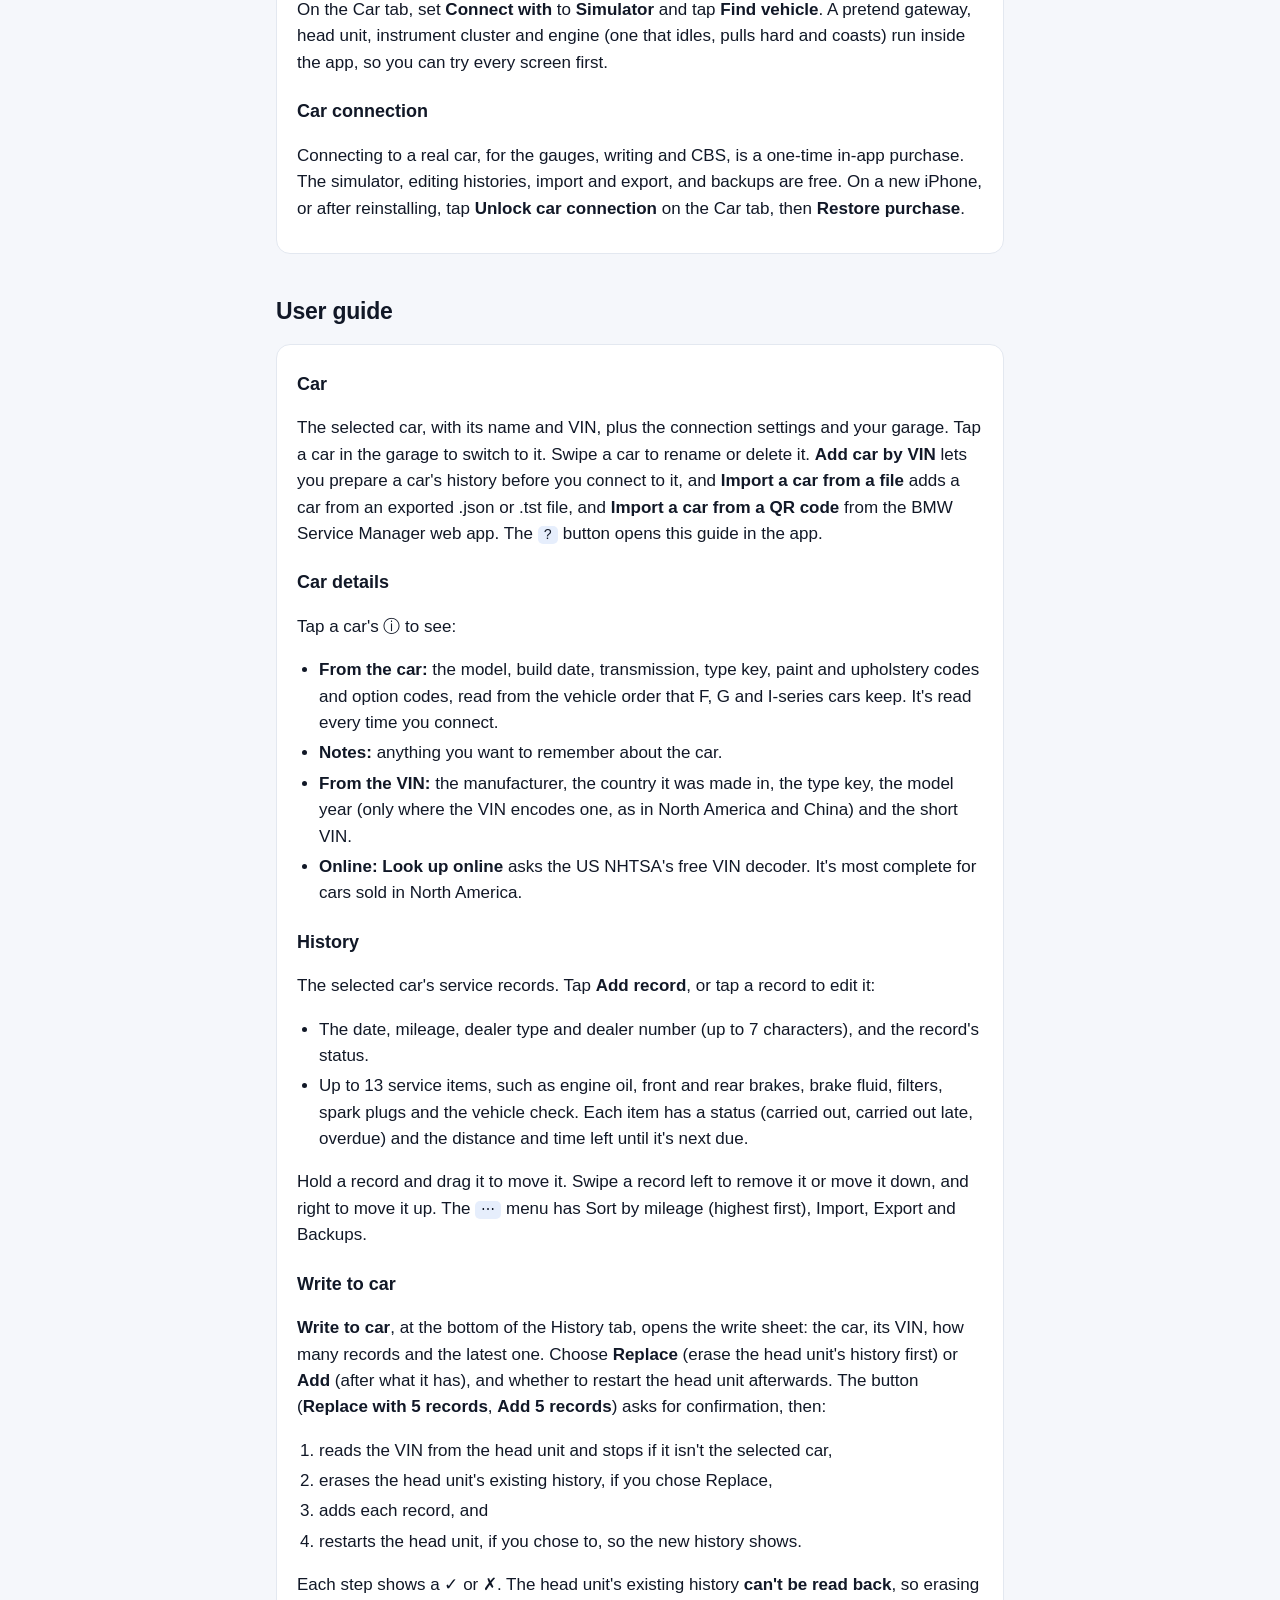
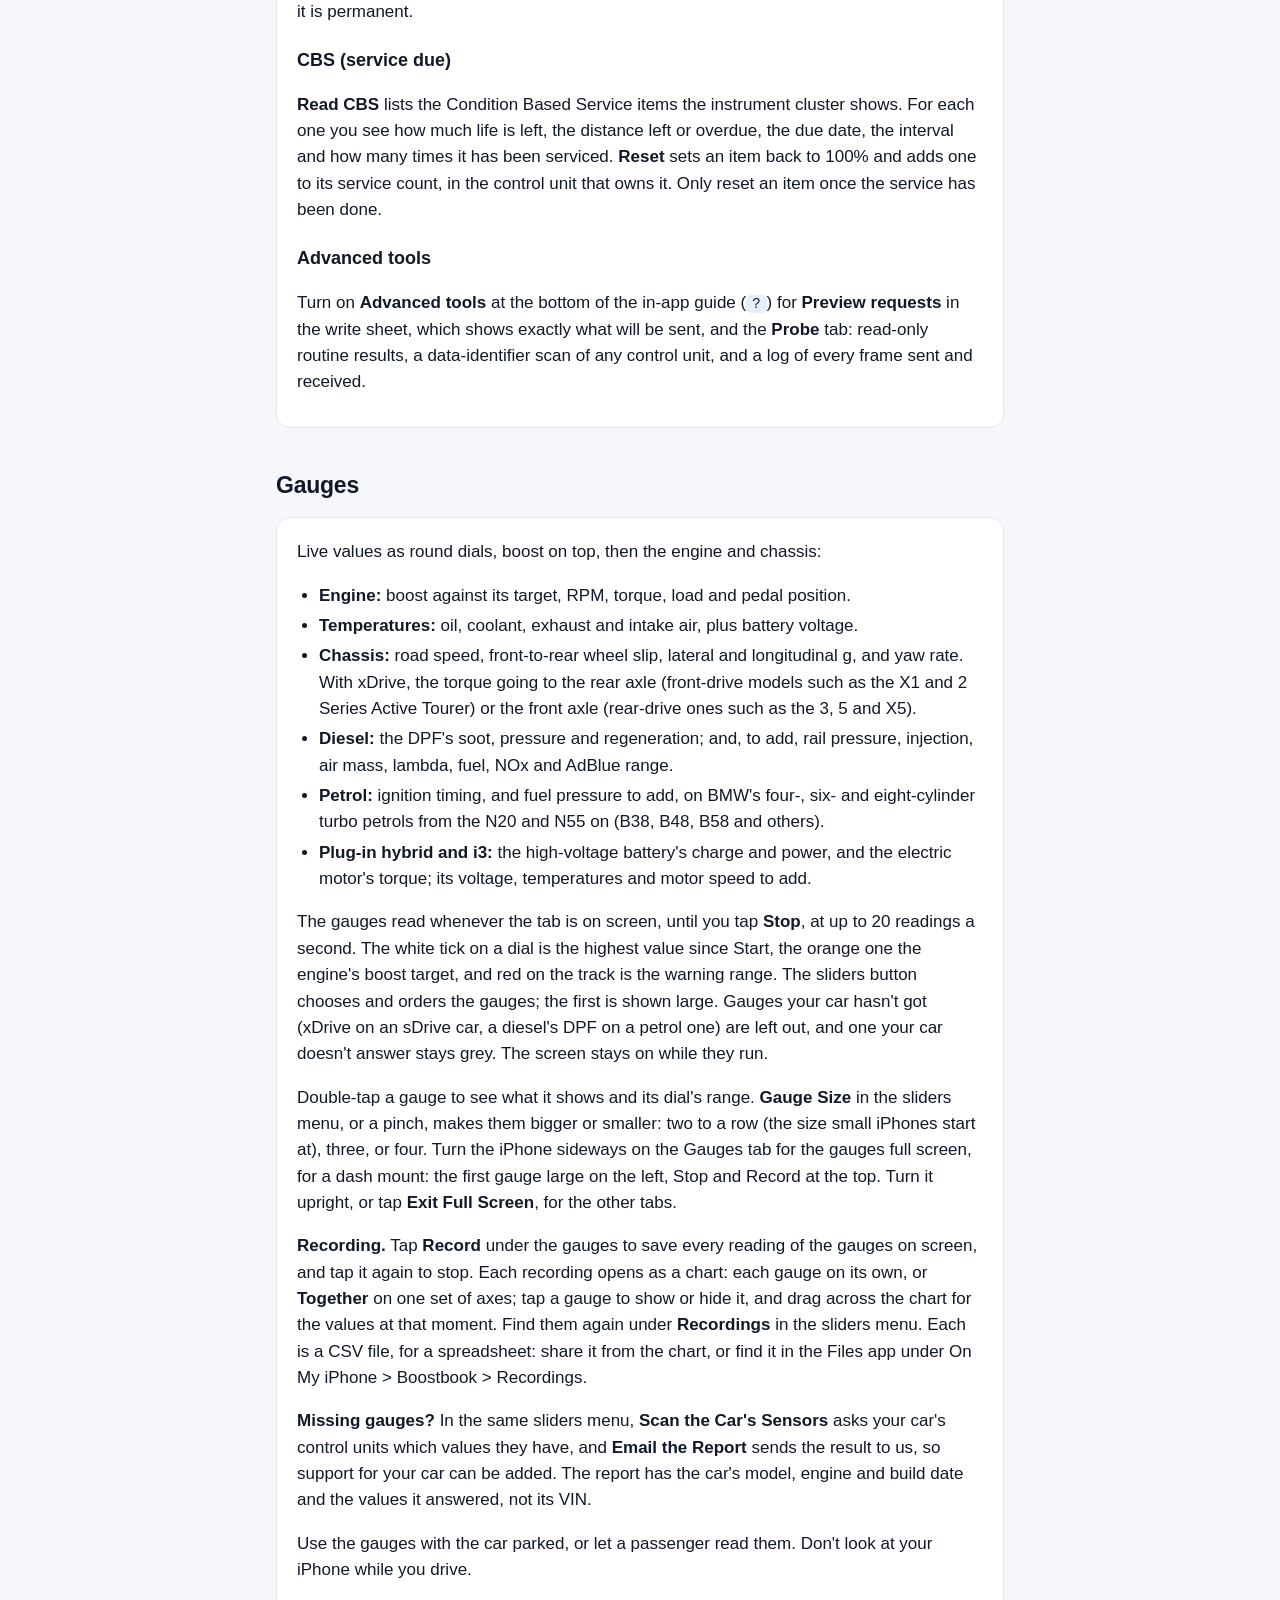
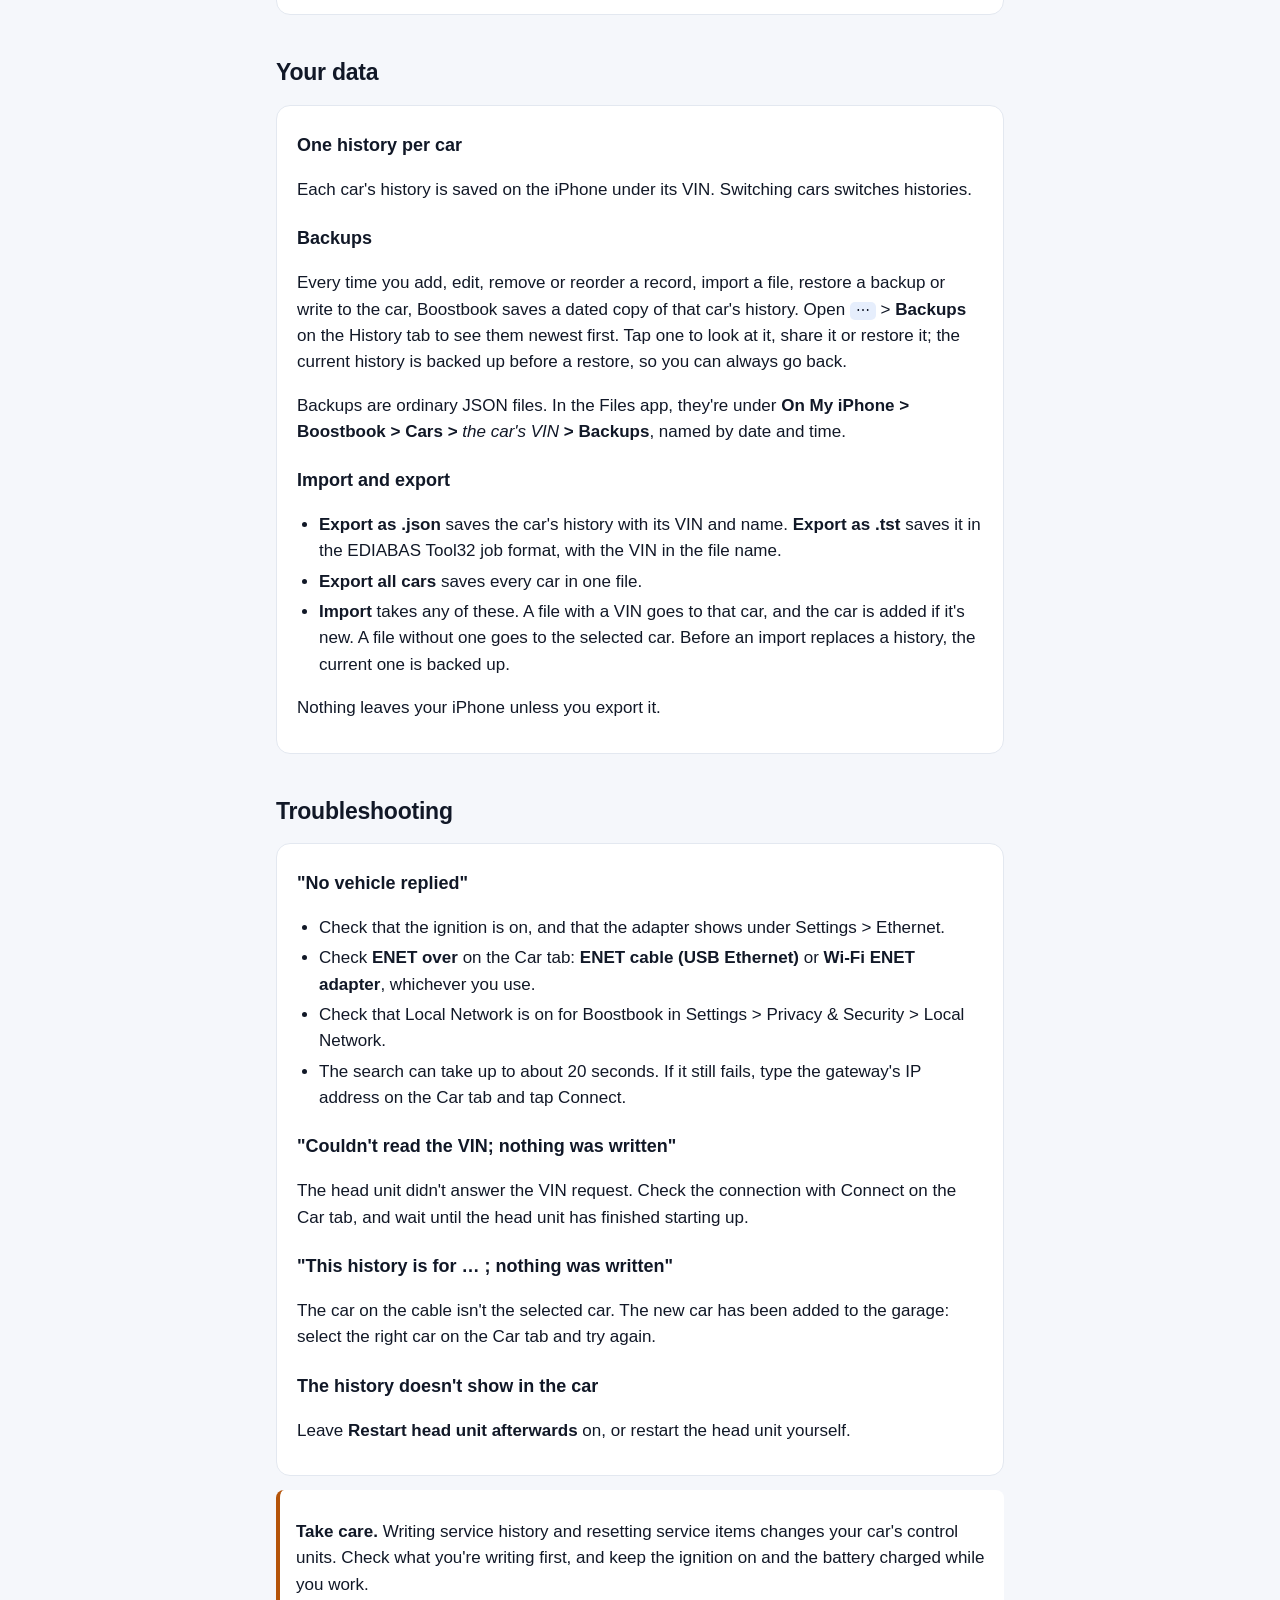
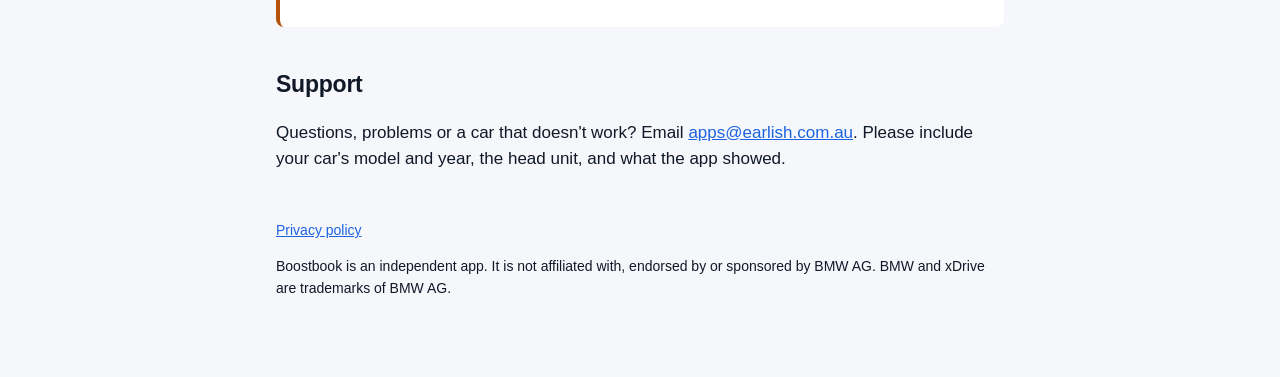
==== commit 6e1ff65e: "Gauges: full screen in landscape, Exit Full Screen" ====
--- a/index.html
+++ b/index.html
@@ -108,7 +108,7 @@
   <li><strong>Plug-in hybrid and i3:</strong> the high-voltage battery's charge and power, and the electric motor's torque; its voltage, temperatures and motor speed to add.</li>
 </ul>
 <p>The gauges read whenever the tab is on screen, until you tap <strong>Stop</strong>, at up to 20 readings a second. The white tick on a dial is the highest value since Start, the orange one the engine's boost target, and red on the track is the warning range. The sliders button chooses and orders the gauges; the first is shown large. Gauges your car hasn't got (xDrive on an sDrive car, a diesel's DPF on a petrol one) are left out, and one your car doesn't answer stays grey. The screen stays on while they run.</p>
-<p>Double-tap a gauge to see what it shows and its dial's range. <strong>Gauge Size</strong> in the sliders menu, or a pinch, makes them bigger or smaller: two to a row (the size small iPhones start at), three, or four. Turn the iPhone sideways on the Gauges tab for a landscape layout, the first gauge large on the left, for a dash mount.</p>
+<p>Double-tap a gauge to see what it shows and its dial's range. <strong>Gauge Size</strong> in the sliders menu, or a pinch, makes them bigger or smaller: two to a row (the size small iPhones start at), three, or four. Turn the iPhone sideways on the Gauges tab for the gauges full screen, for a dash mount: the first gauge large on the left, Stop and Record at the top. Turn it upright, or tap <strong>Exit Full Screen</strong>, for the other tabs.</p>
 <p><strong>Recording.</strong> Tap <strong>Record</strong> under the gauges to save every reading of the gauges on screen, and tap it again to stop. Each recording opens as a chart: each gauge on its own, or <strong>Together</strong> on one set of axes; tap a gauge to show or hide it, and drag across the chart for the values at that moment. Find them again under <strong>Recordings</strong> in the sliders menu. Each is a CSV file, for a spreadsheet: share it from the chart, or find it in the Files app under On My iPhone &gt; Boostbook &gt; Recordings.</p>
 <p><strong>Missing gauges?</strong> In the same sliders menu, <strong>Scan the Car's Sensors</strong> asks your car's control units which values they have, and <strong>Email the Report</strong> sends the result to us, so support for your car can be added. The report has the car's model, engine and build date and the values it answered, not its VIN.</p>
 <p>Use the gauges with the car parked, or let a passenger read them. Don't look at your iPhone while you drive.</p>
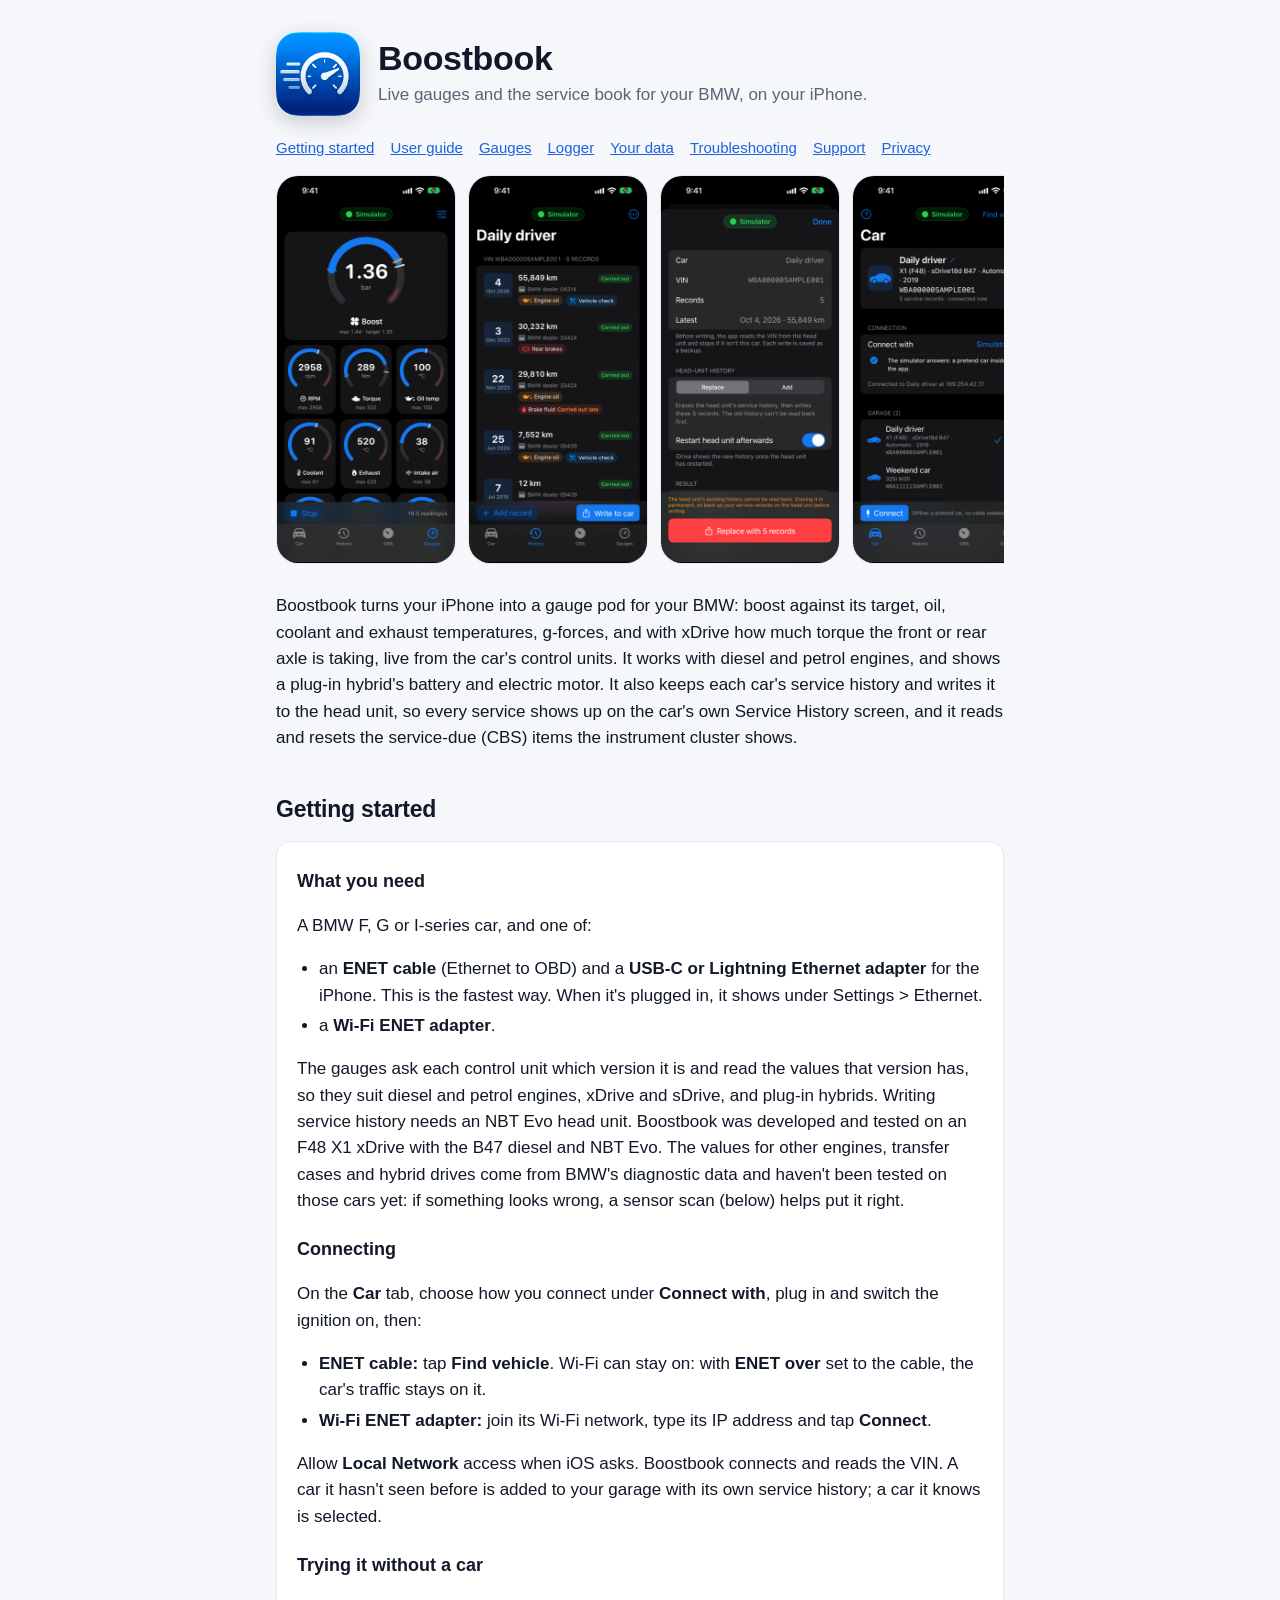
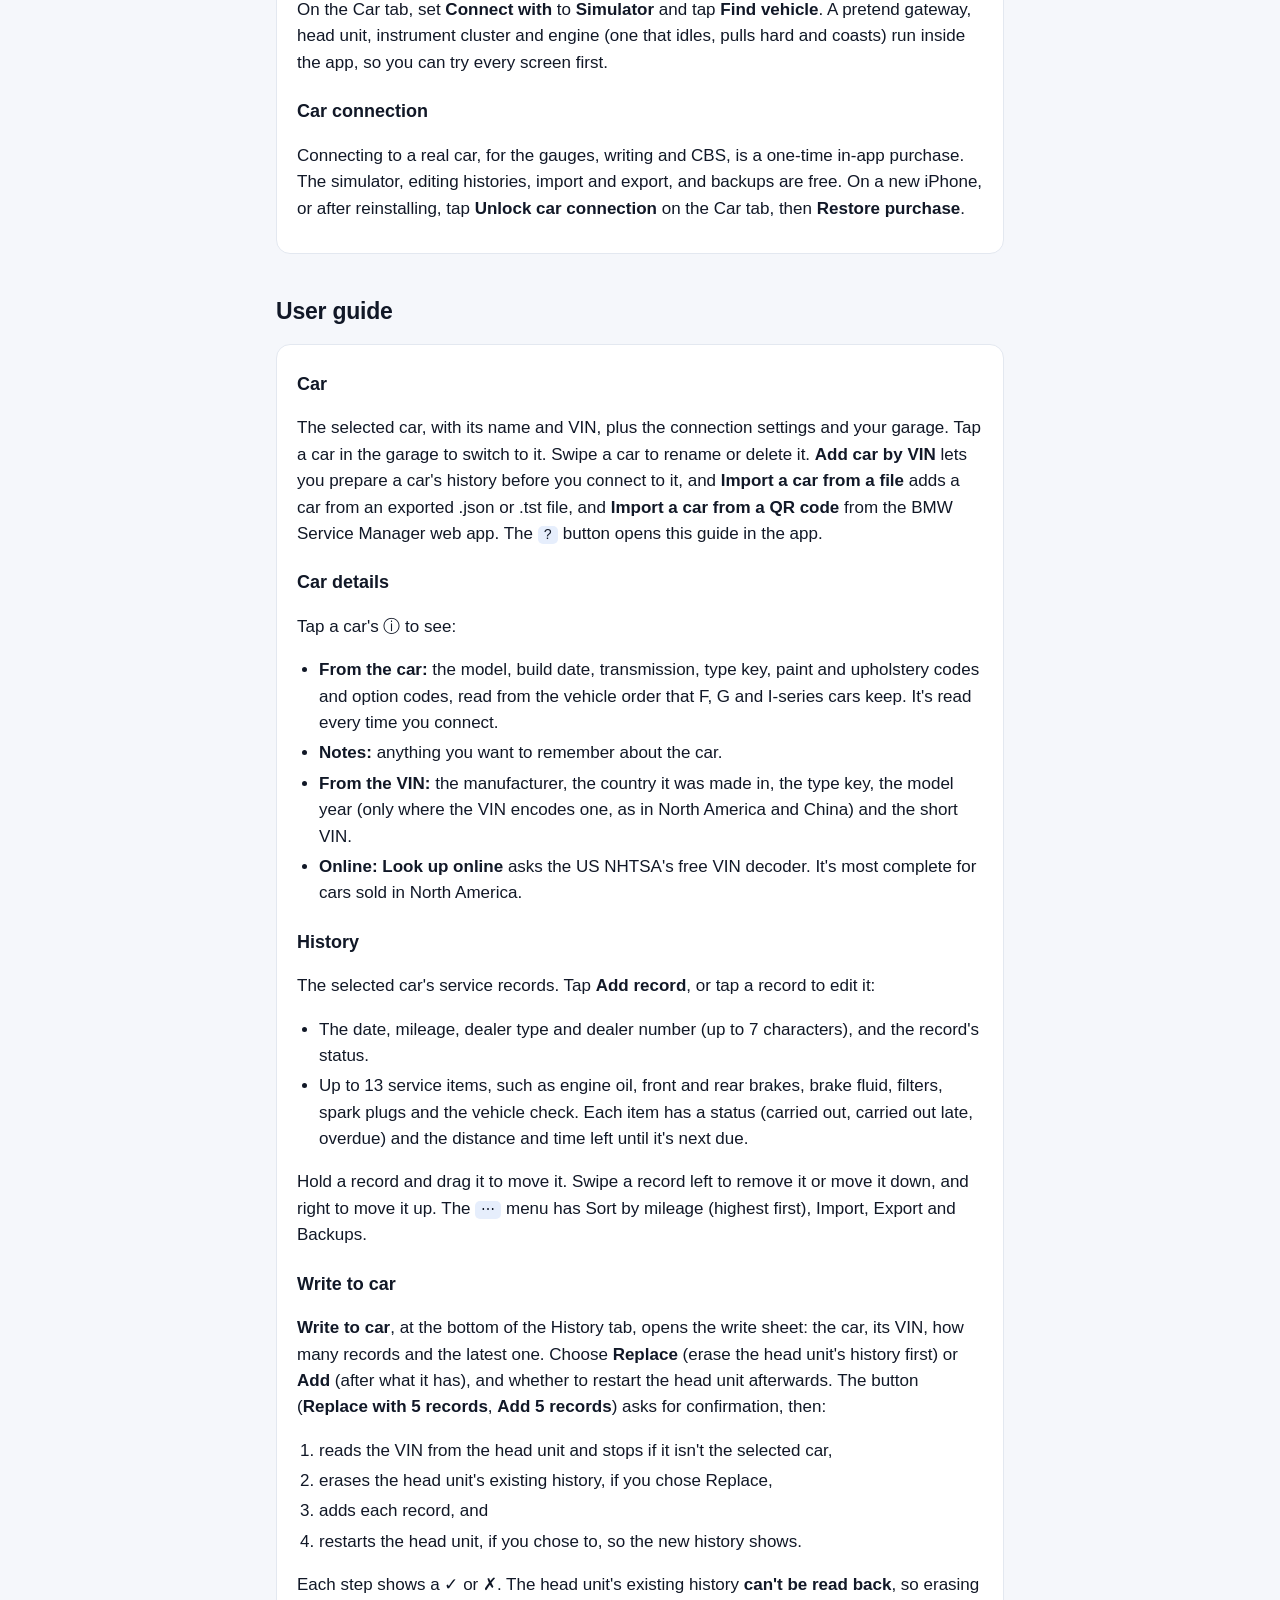
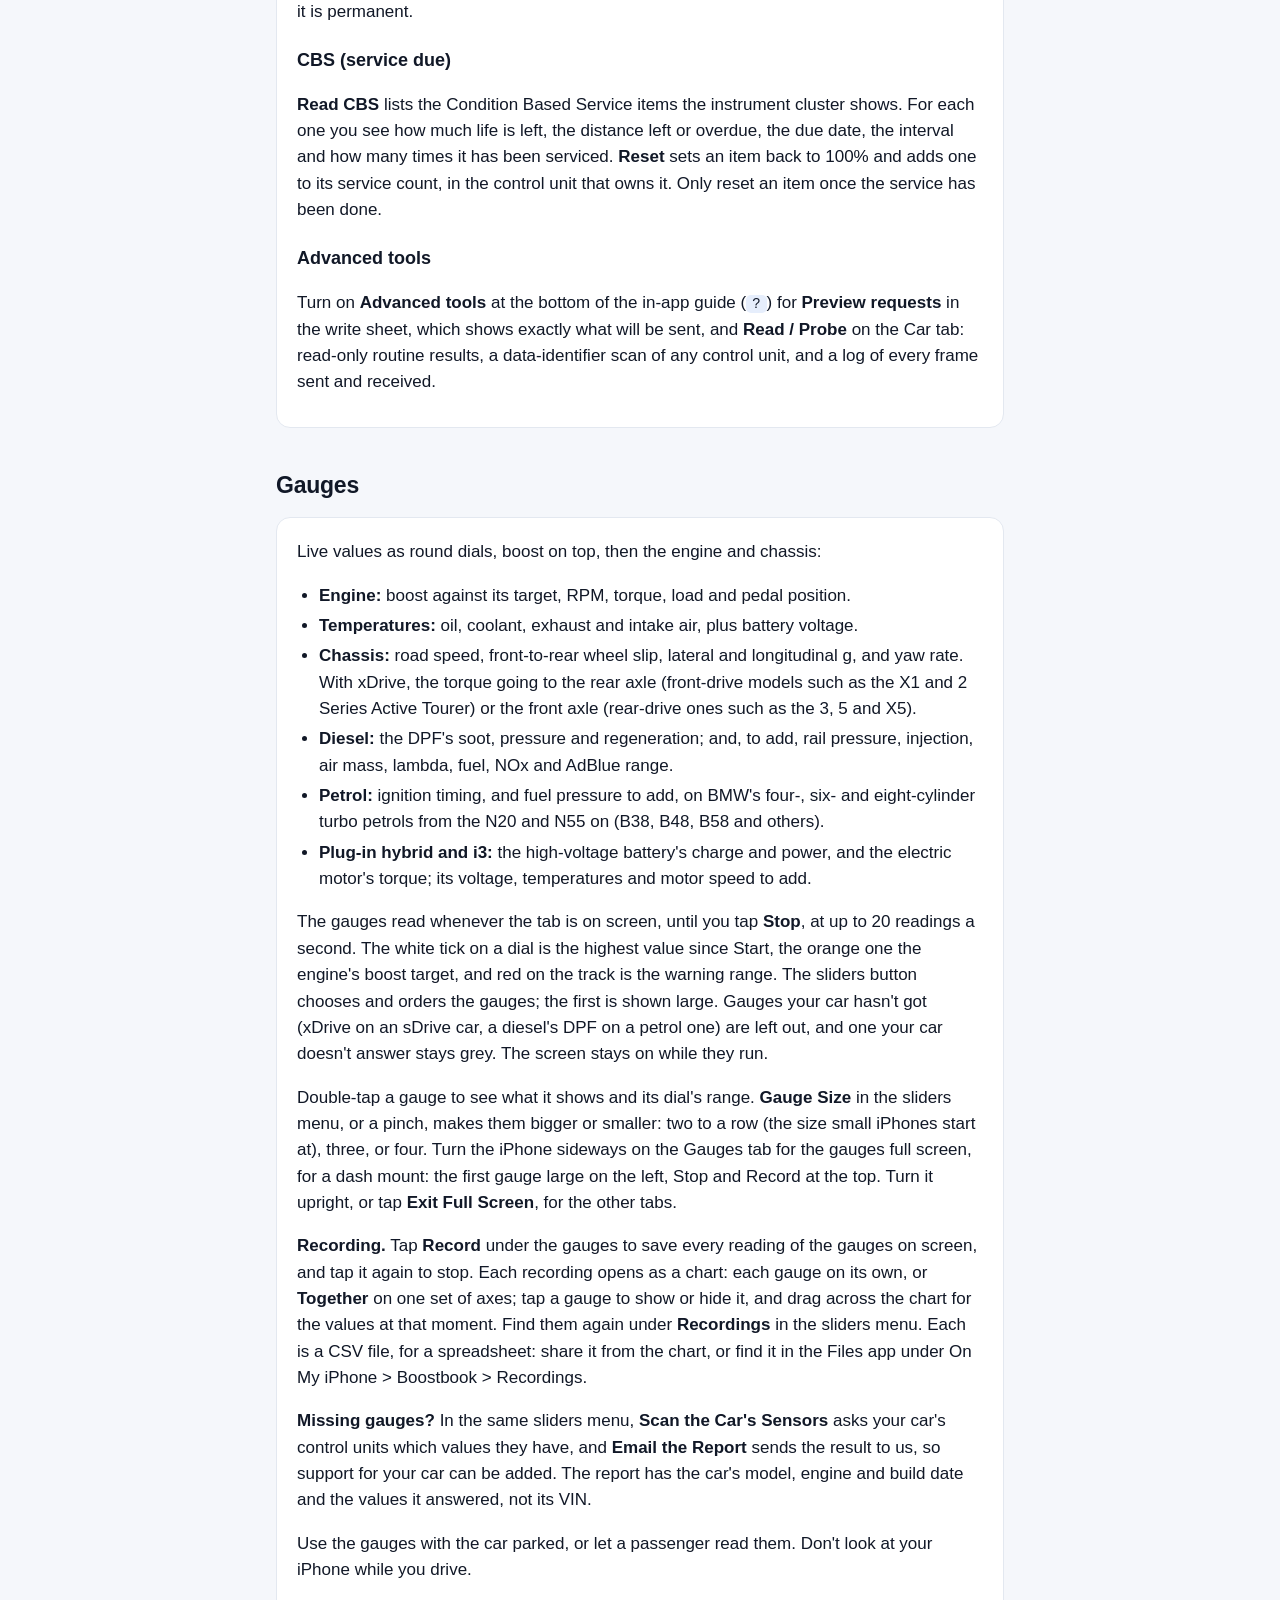
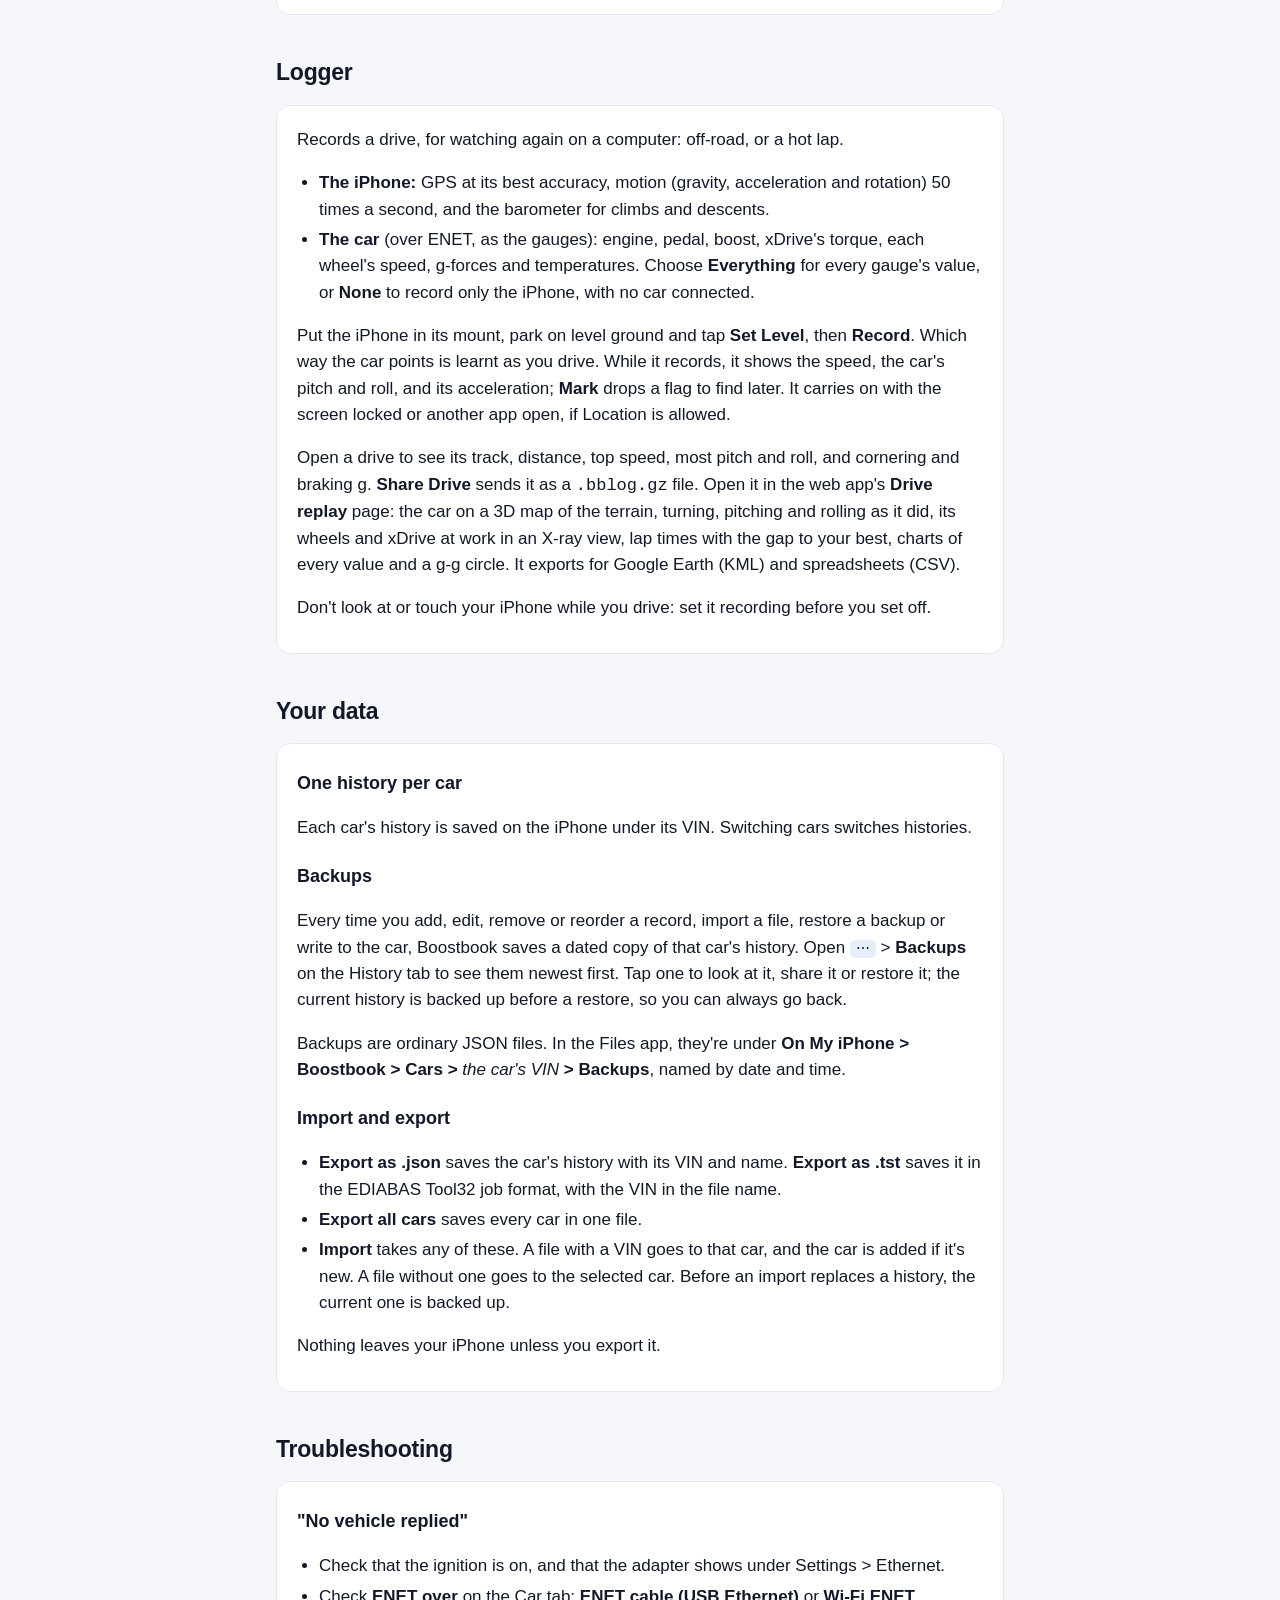
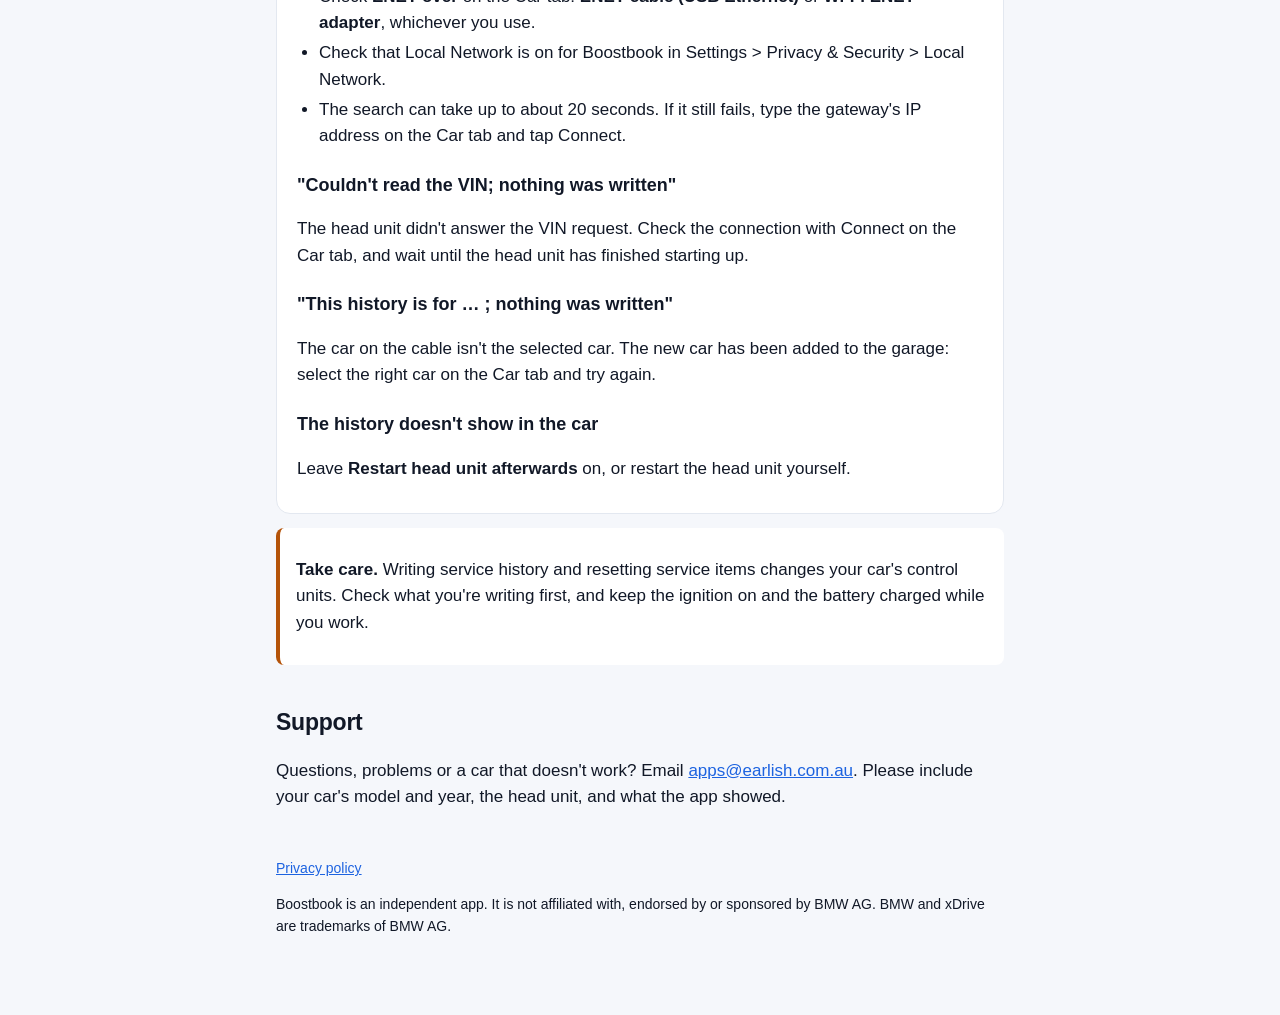
==== commit bcffb851: "The Logger and Drive replay; location and motion in the privacy policy; gauge recording, tooltips an" ====
--- a/index.html
+++ b/index.html
@@ -22,6 +22,7 @@
   <a href="#start">Getting started</a>
   <a href="#guide">User guide</a>
   <a href="#gauges">Gauges</a>
+  <a href="#logger">Logger</a>
   <a href="#data">Your data</a>
   <a href="#trouble">Troubleshooting</a>
   <a href="#support">Support</a>
@@ -93,7 +94,7 @@
 <h3>CBS (service due)</h3>
 <p><strong>Read CBS</strong> lists the Condition Based Service items the instrument cluster shows. For each one you see how much life is left, the distance left or overdue, the due date, the interval and how many times it has been serviced. <strong>Reset</strong> sets an item back to 100% and adds one to its service count, in the control unit that owns it. Only reset an item once the service has been done.</p>
 <h3>Advanced tools</h3>
-<p>Turn on <strong>Advanced tools</strong> at the bottom of the in-app guide (<kbd>?</kbd>) for <strong>Preview requests</strong> in the write sheet, which shows exactly what will be sent, and the <strong>Probe</strong> tab: read-only routine results, a data-identifier scan of any control unit, and a log of every frame sent and received.</p>
+<p>Turn on <strong>Advanced tools</strong> at the bottom of the in-app guide (<kbd>?</kbd>) for <strong>Preview requests</strong> in the write sheet, which shows exactly what will be sent, and <strong>Read / Probe</strong> on the Car tab: read-only routine results, a data-identifier scan of any control unit, and a log of every frame sent and received.</p>
 </div>
 
 <h2 id="gauges">Gauges</h2>
@@ -112,6 +113,18 @@
 <p><strong>Recording.</strong> Tap <strong>Record</strong> under the gauges to save every reading of the gauges on screen, and tap it again to stop. Each recording opens as a chart: each gauge on its own, or <strong>Together</strong> on one set of axes; tap a gauge to show or hide it, and drag across the chart for the values at that moment. Find them again under <strong>Recordings</strong> in the sliders menu. Each is a CSV file, for a spreadsheet: share it from the chart, or find it in the Files app under On My iPhone &gt; Boostbook &gt; Recordings.</p>
 <p><strong>Missing gauges?</strong> In the same sliders menu, <strong>Scan the Car's Sensors</strong> asks your car's control units which values they have, and <strong>Email the Report</strong> sends the result to us, so support for your car can be added. The report has the car's model, engine and build date and the values it answered, not its VIN.</p>
 <p>Use the gauges with the car parked, or let a passenger read them. Don't look at your iPhone while you drive.</p>
+</div>
+
+<h2 id="logger">Logger</h2>
+<div class="card">
+<p>Records a drive, for watching again on a computer: off-road, or a hot lap.</p>
+<ul>
+  <li><strong>The iPhone:</strong> GPS at its best accuracy, motion (gravity, acceleration and rotation) 50 times a second, and the barometer for climbs and descents.</li>
+  <li><strong>The car</strong> (over ENET, as the gauges): engine, pedal, boost, xDrive's torque, each wheel's speed, g-forces and temperatures. Choose <strong>Everything</strong> for every gauge's value, or <strong>None</strong> to record only the iPhone, with no car connected.</li>
+</ul>
+<p>Put the iPhone in its mount, park on level ground and tap <strong>Set Level</strong>, then <strong>Record</strong>. Which way the car points is learnt as you drive. While it records, it shows the speed, the car's pitch and roll, and its acceleration; <strong>Mark</strong> drops a flag to find later. It carries on with the screen locked or another app open, if Location is allowed.</p>
+<p>Open a drive to see its track, distance, top speed, most pitch and roll, and cornering and braking g. <strong>Share Drive</strong> sends it as a <code>.bblog.gz</code> file. Open it in the web app's <strong>Drive replay</strong> page: the car on a 3D map of the terrain, turning, pitching and rolling as it did, its wheels and xDrive at work in an X-ray view, lap times with the gap to your best, charts of every value and a g-g circle. It exports for Google Earth (KML) and spreadsheets (CSV).</p>
+<p>Don't look at or touch your iPhone while you drive: set it recording before you set off.</p>
 </div>
 
 <h2 id="data">Your data</h2>
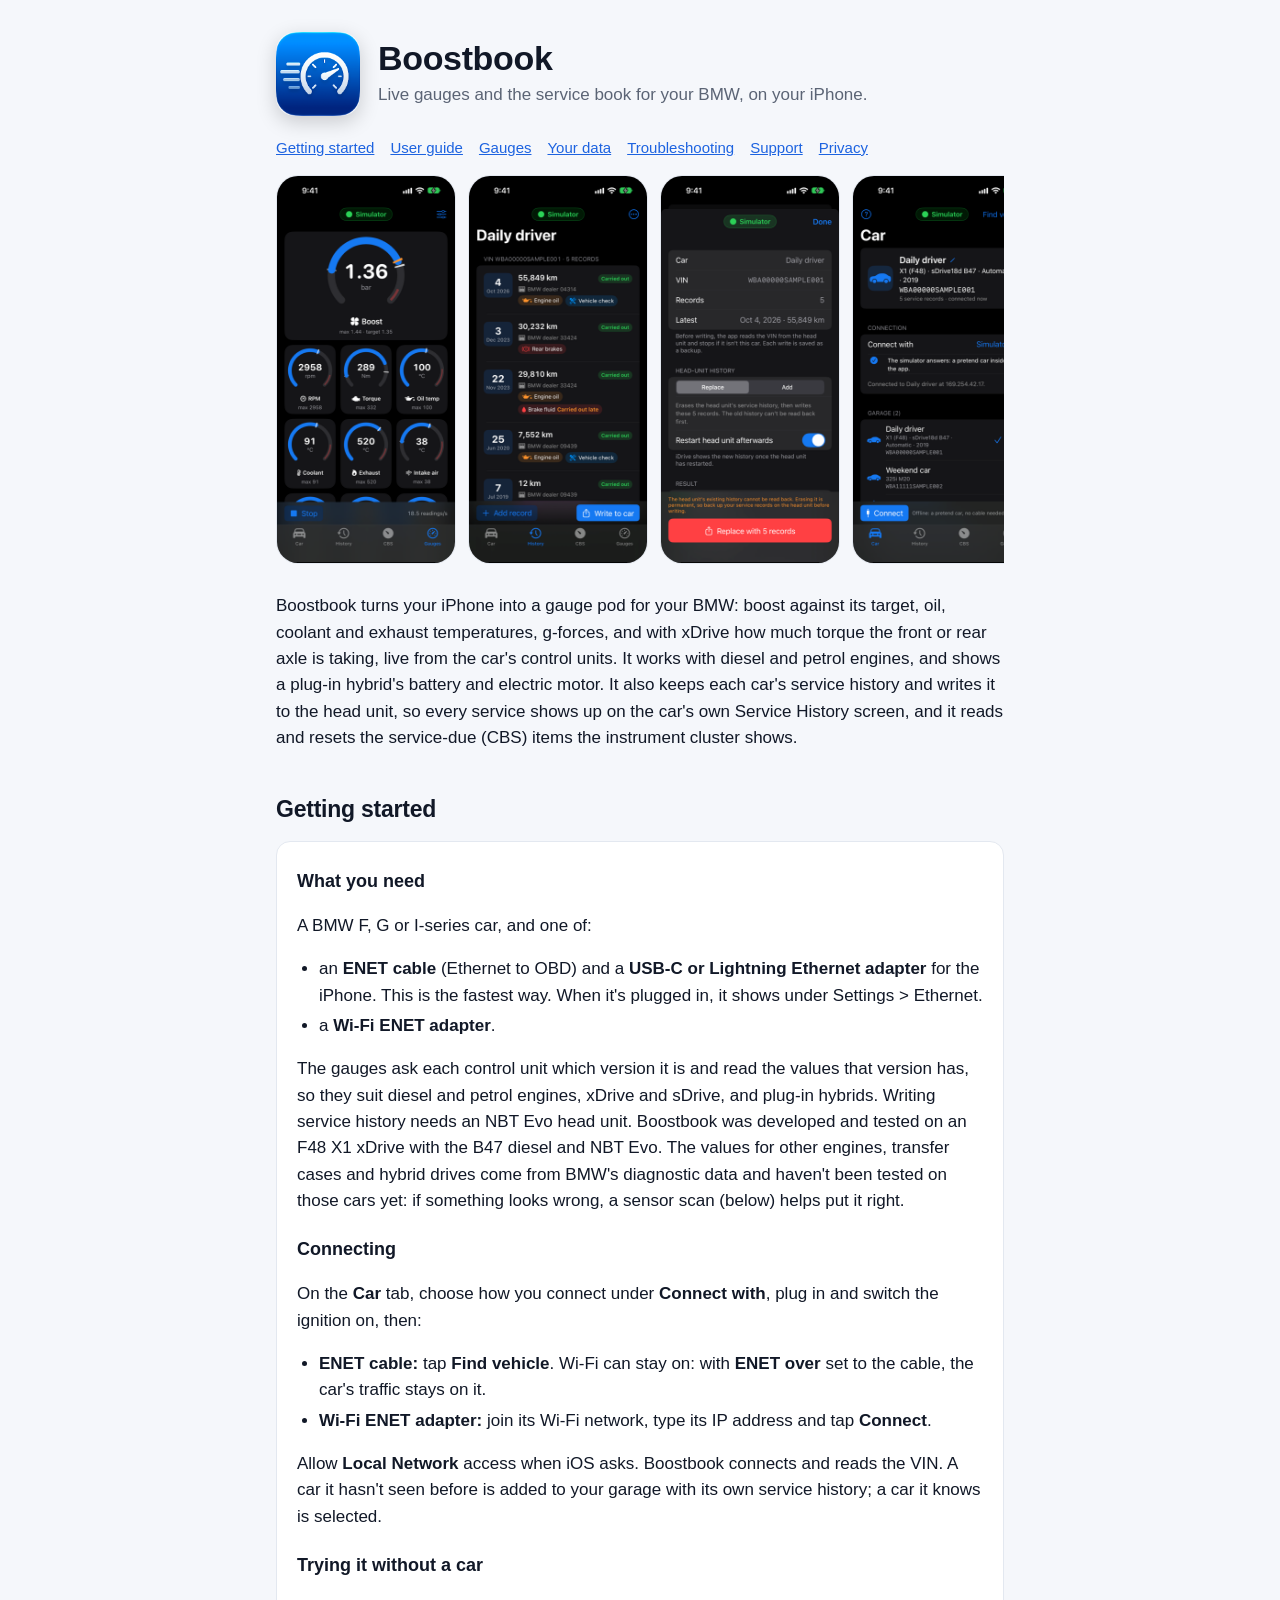
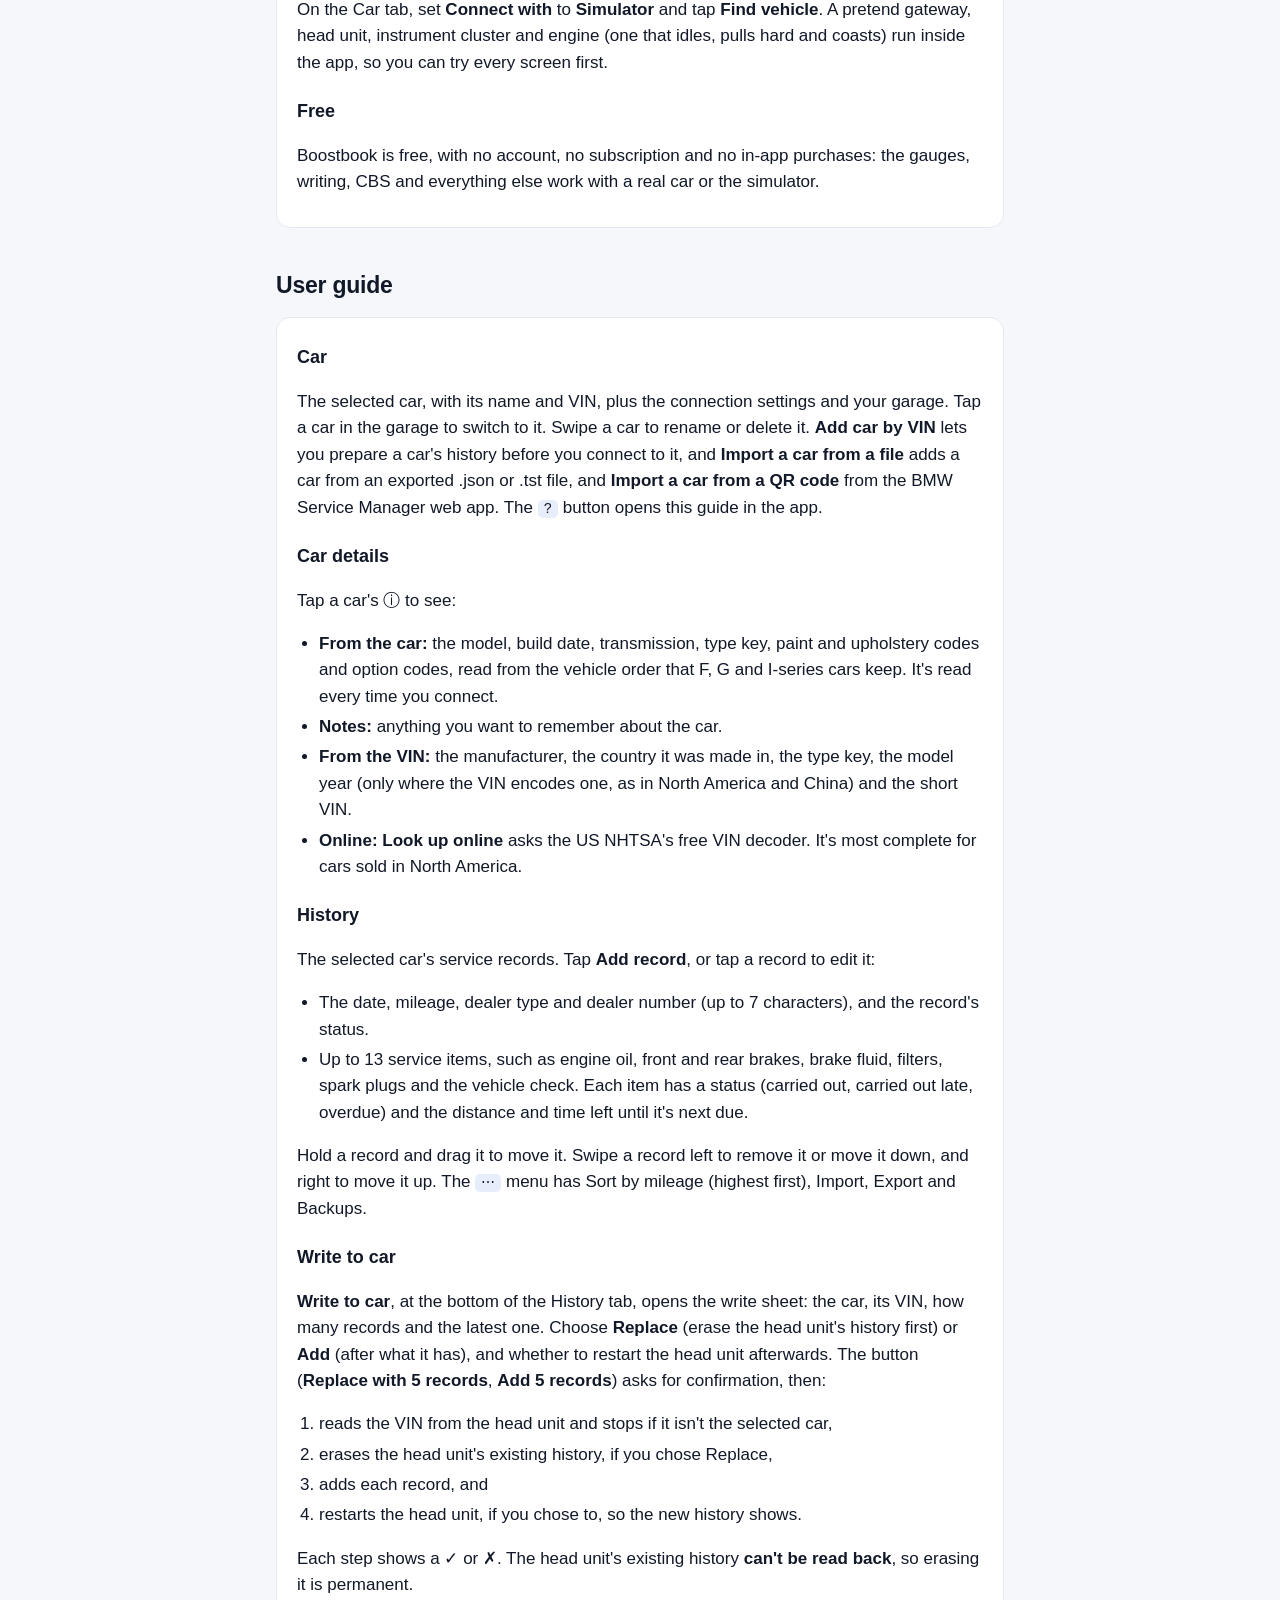
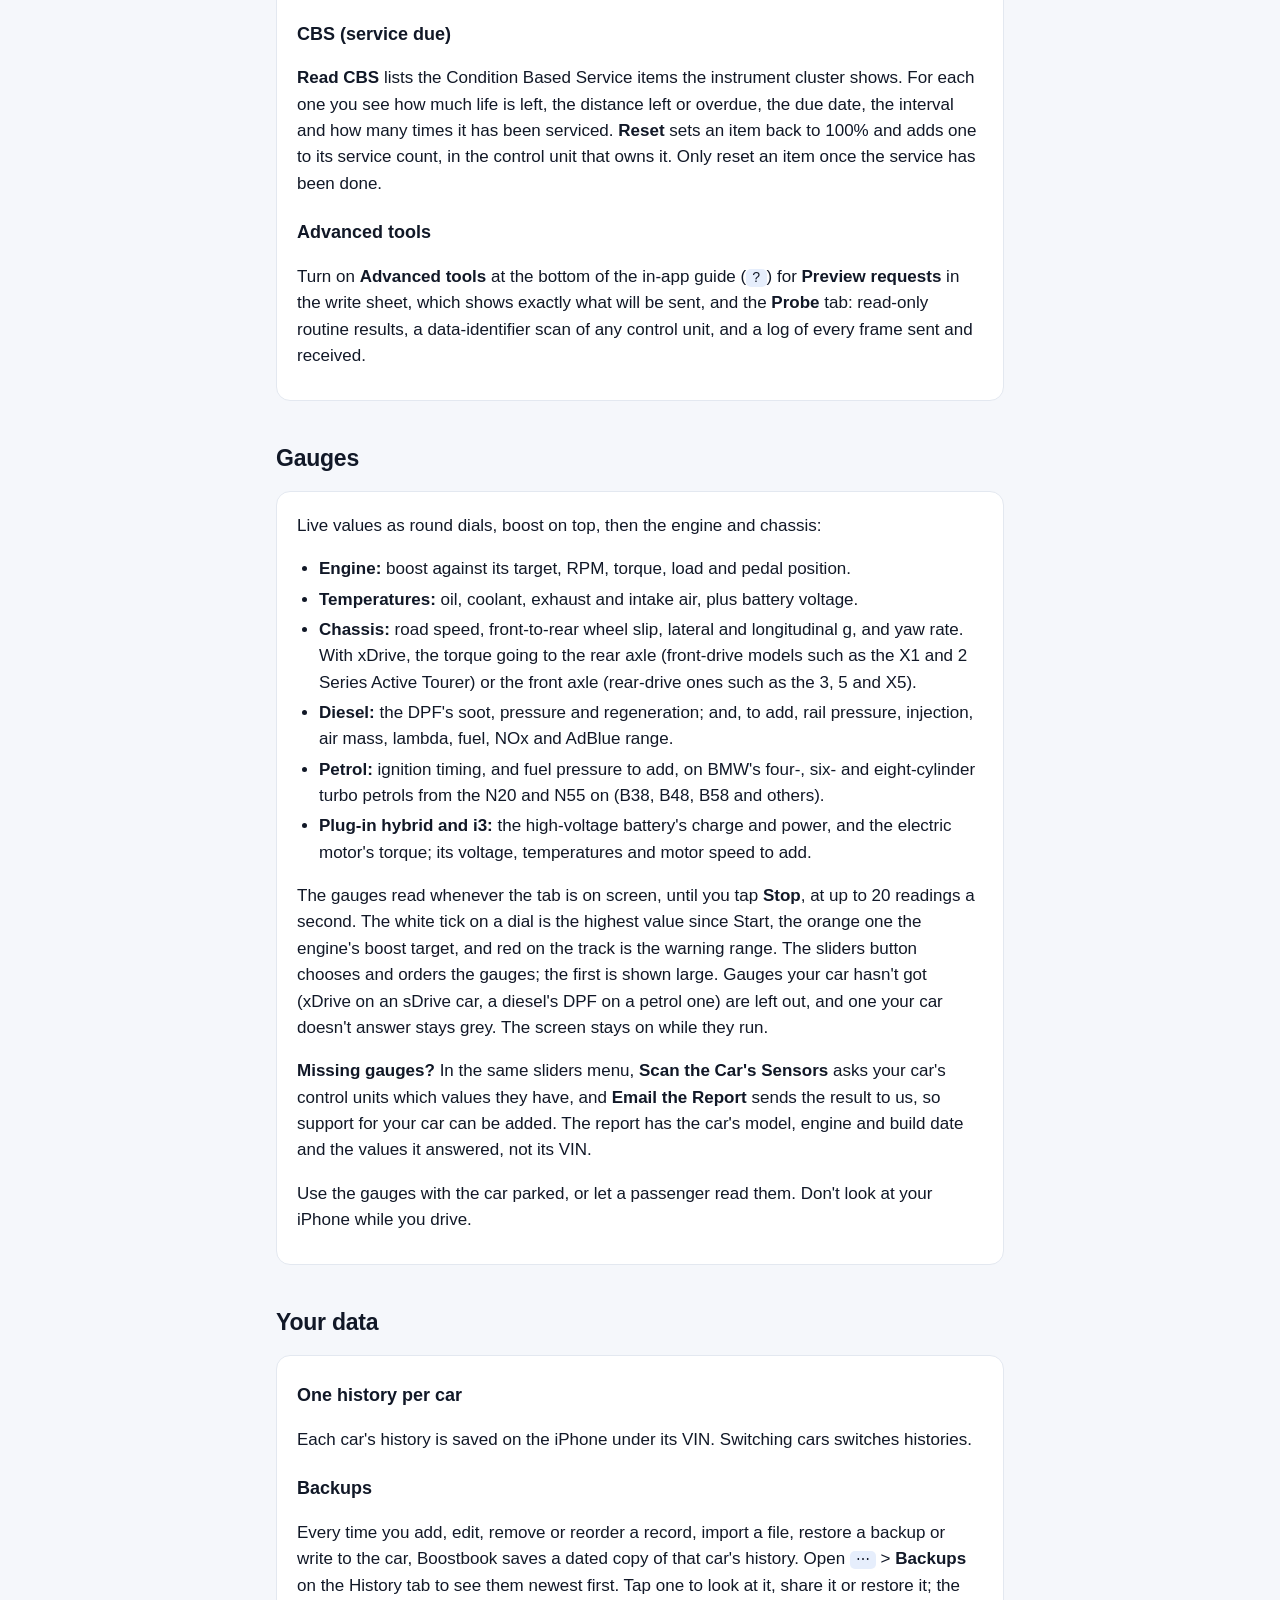
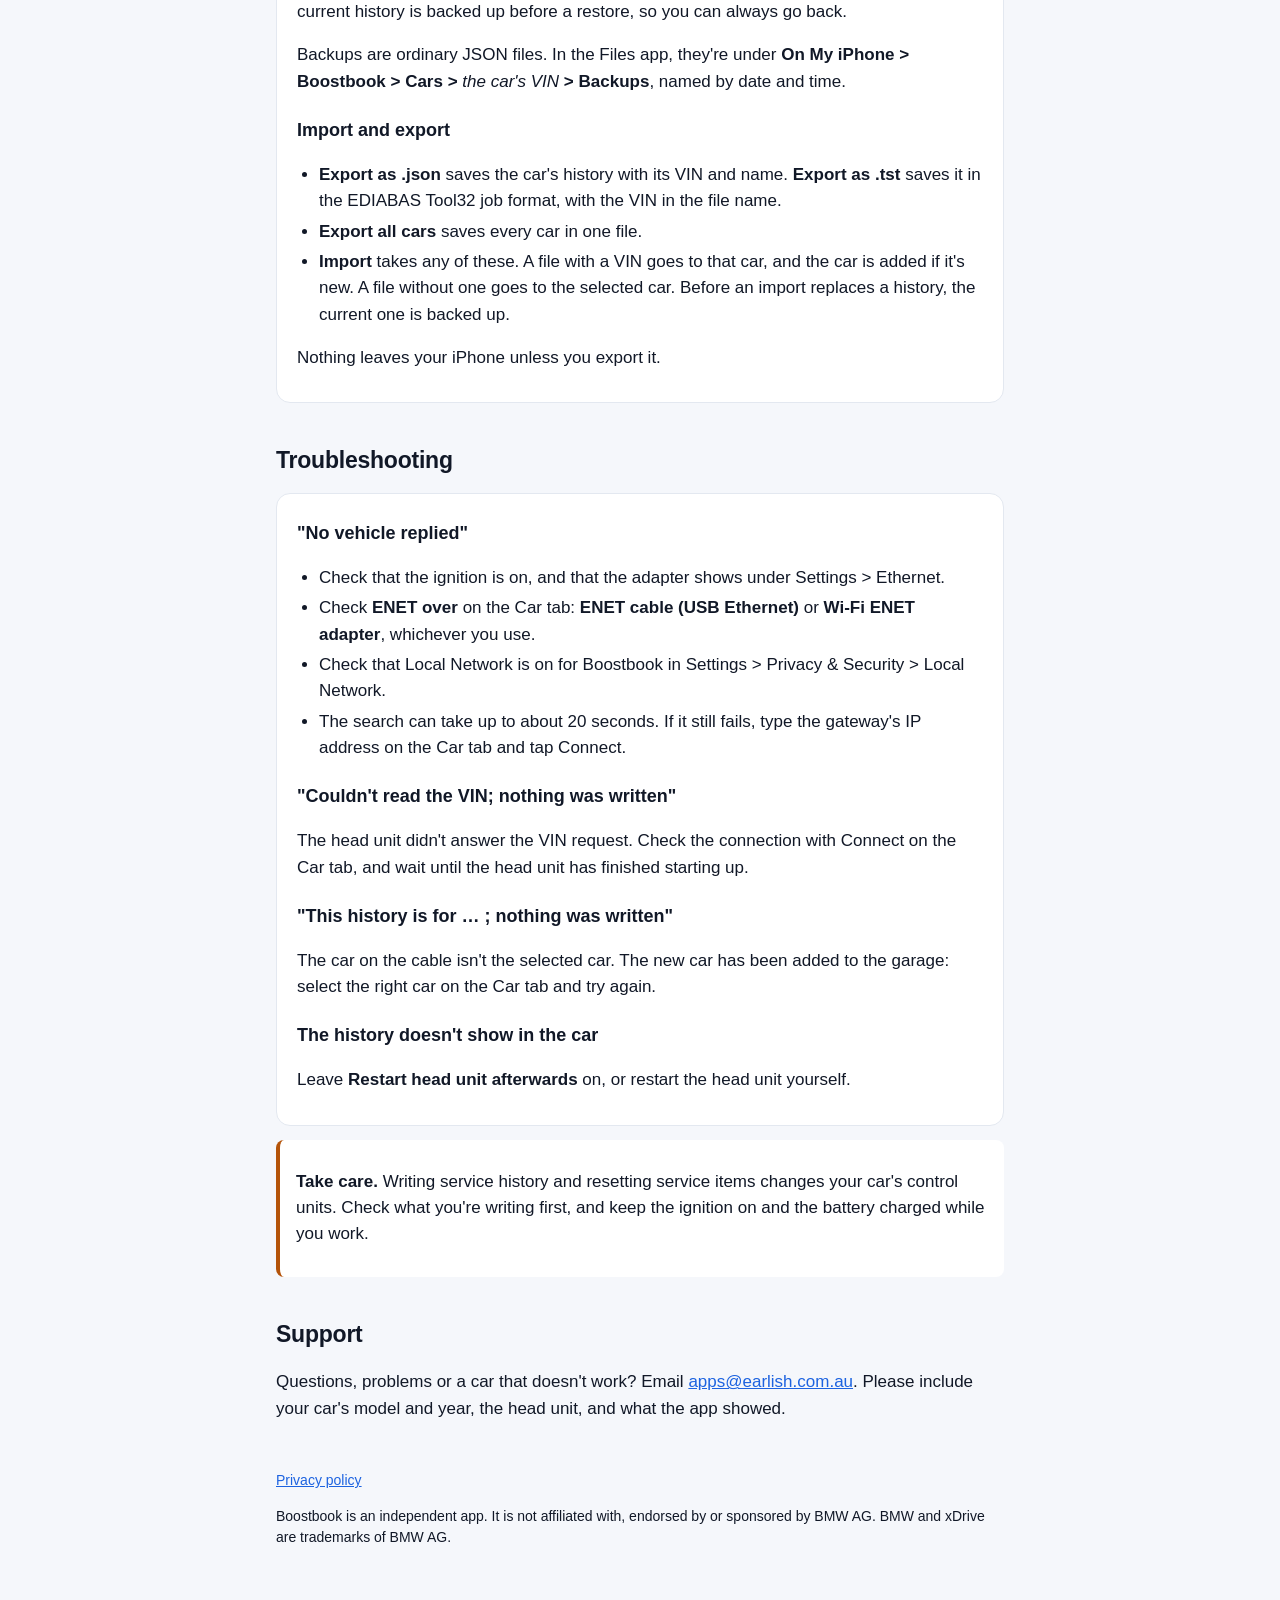
==== commit cc4a519a: "The app is free: no in-app purchase" ====
--- a/index.html
+++ b/index.html
@@ -22,7 +22,6 @@
   <a href="#start">Getting started</a>
   <a href="#guide">User guide</a>
   <a href="#gauges">Gauges</a>
-  <a href="#logger">Logger</a>
   <a href="#data">Your data</a>
   <a href="#trouble">Troubleshooting</a>
   <a href="#support">Support</a>
@@ -59,8 +58,8 @@
 <p>Allow <strong>Local Network</strong> access when iOS asks. Boostbook connects and reads the VIN. A car it hasn't seen before is added to your garage with its own service history; a car it knows is selected.</p>
 <h3>Trying it without a car</h3>
 <p>On the Car tab, set <strong>Connect with</strong> to <strong>Simulator</strong> and tap <strong>Find vehicle</strong>. A pretend gateway, head unit, instrument cluster and engine (one that idles, pulls hard and coasts) run inside the app, so you can try every screen first.</p>
-<h3>Car connection</h3>
-<p>Connecting to a real car, for the gauges, writing and CBS, is a one-time in-app purchase. The simulator, editing histories, import and export, and backups are free. On a new iPhone, or after reinstalling, tap <strong>Unlock car connection</strong> on the Car tab, then <strong>Restore purchase</strong>.</p>
+<h3>Free</h3>
+<p>Boostbook is free, with no account, no subscription and no in-app purchases: the gauges, writing, CBS and everything else work with a real car or the simulator.</p>
 </div>
 
 <h2 id="guide">User guide</h2>
@@ -94,7 +93,7 @@
 <h3>CBS (service due)</h3>
 <p><strong>Read CBS</strong> lists the Condition Based Service items the instrument cluster shows. For each one you see how much life is left, the distance left or overdue, the due date, the interval and how many times it has been serviced. <strong>Reset</strong> sets an item back to 100% and adds one to its service count, in the control unit that owns it. Only reset an item once the service has been done.</p>
 <h3>Advanced tools</h3>
-<p>Turn on <strong>Advanced tools</strong> at the bottom of the in-app guide (<kbd>?</kbd>) for <strong>Preview requests</strong> in the write sheet, which shows exactly what will be sent, and <strong>Read / Probe</strong> on the Car tab: read-only routine results, a data-identifier scan of any control unit, and a log of every frame sent and received.</p>
+<p>Turn on <strong>Advanced tools</strong> at the bottom of the in-app guide (<kbd>?</kbd>) for <strong>Preview requests</strong> in the write sheet, which shows exactly what will be sent, and the <strong>Probe</strong> tab: read-only routine results, a data-identifier scan of any control unit, and a log of every frame sent and received.</p>
 </div>
 
 <h2 id="gauges">Gauges</h2>
@@ -109,22 +108,8 @@
   <li><strong>Plug-in hybrid and i3:</strong> the high-voltage battery's charge and power, and the electric motor's torque; its voltage, temperatures and motor speed to add.</li>
 </ul>
 <p>The gauges read whenever the tab is on screen, until you tap <strong>Stop</strong>, at up to 20 readings a second. The white tick on a dial is the highest value since Start, the orange one the engine's boost target, and red on the track is the warning range. The sliders button chooses and orders the gauges; the first is shown large. Gauges your car hasn't got (xDrive on an sDrive car, a diesel's DPF on a petrol one) are left out, and one your car doesn't answer stays grey. The screen stays on while they run.</p>
-<p>Double-tap a gauge to see what it shows and its dial's range. <strong>Gauge Size</strong> in the sliders menu, or a pinch, makes them bigger or smaller: two to a row (the size small iPhones start at), three, or four. Turn the iPhone sideways on the Gauges tab for the gauges full screen, for a dash mount: the first gauge large on the left, Stop and Record at the top. Turn it upright, or tap <strong>Exit Full Screen</strong>, for the other tabs.</p>
-<p><strong>Recording.</strong> Tap <strong>Record</strong> under the gauges to save every reading of the gauges on screen, and tap it again to stop. Each recording opens as a chart: each gauge on its own, or <strong>Together</strong> on one set of axes; tap a gauge to show or hide it, and drag across the chart for the values at that moment. Find them again under <strong>Recordings</strong> in the sliders menu. Each is a CSV file, for a spreadsheet: share it from the chart, or find it in the Files app under On My iPhone &gt; Boostbook &gt; Recordings.</p>
 <p><strong>Missing gauges?</strong> In the same sliders menu, <strong>Scan the Car's Sensors</strong> asks your car's control units which values they have, and <strong>Email the Report</strong> sends the result to us, so support for your car can be added. The report has the car's model, engine and build date and the values it answered, not its VIN.</p>
 <p>Use the gauges with the car parked, or let a passenger read them. Don't look at your iPhone while you drive.</p>
-</div>
-
-<h2 id="logger">Logger</h2>
-<div class="card">
-<p>Records a drive, for watching again on a computer: off-road, or a hot lap.</p>
-<ul>
-  <li><strong>The iPhone:</strong> GPS at its best accuracy, motion (gravity, acceleration and rotation) 50 times a second, and the barometer for climbs and descents.</li>
-  <li><strong>The car</strong> (over ENET, as the gauges): engine, pedal, boost, xDrive's torque, each wheel's speed, g-forces and temperatures. Choose <strong>Everything</strong> for every gauge's value, or <strong>None</strong> to record only the iPhone, with no car connected.</li>
-</ul>
-<p>Put the iPhone in its mount, park on level ground and tap <strong>Set Level</strong>, then <strong>Record</strong>. Which way the car points is learnt as you drive. While it records, it shows the speed, the car's pitch and roll, and its acceleration; <strong>Mark</strong> drops a flag to find later. It carries on with the screen locked or another app open, if Location is allowed.</p>
-<p>Open a drive to see its track, distance, top speed, most pitch and roll, and cornering and braking g. <strong>Share Drive</strong> sends it as a <code>.bblog.gz</code> file. Open it in the web app's <strong>Drive replay</strong> page: the car on a 3D map of the terrain, turning, pitching and rolling as it did, its wheels and xDrive at work in an X-ray view, lap times with the gap to your best, charts of every value and a g-g circle. It exports for Google Earth (KML) and spreadsheets (CSV).</p>
-<p>Don't look at or touch your iPhone while you drive: set it recording before you set off.</p>
 </div>
 
 <h2 id="data">Your data</h2>
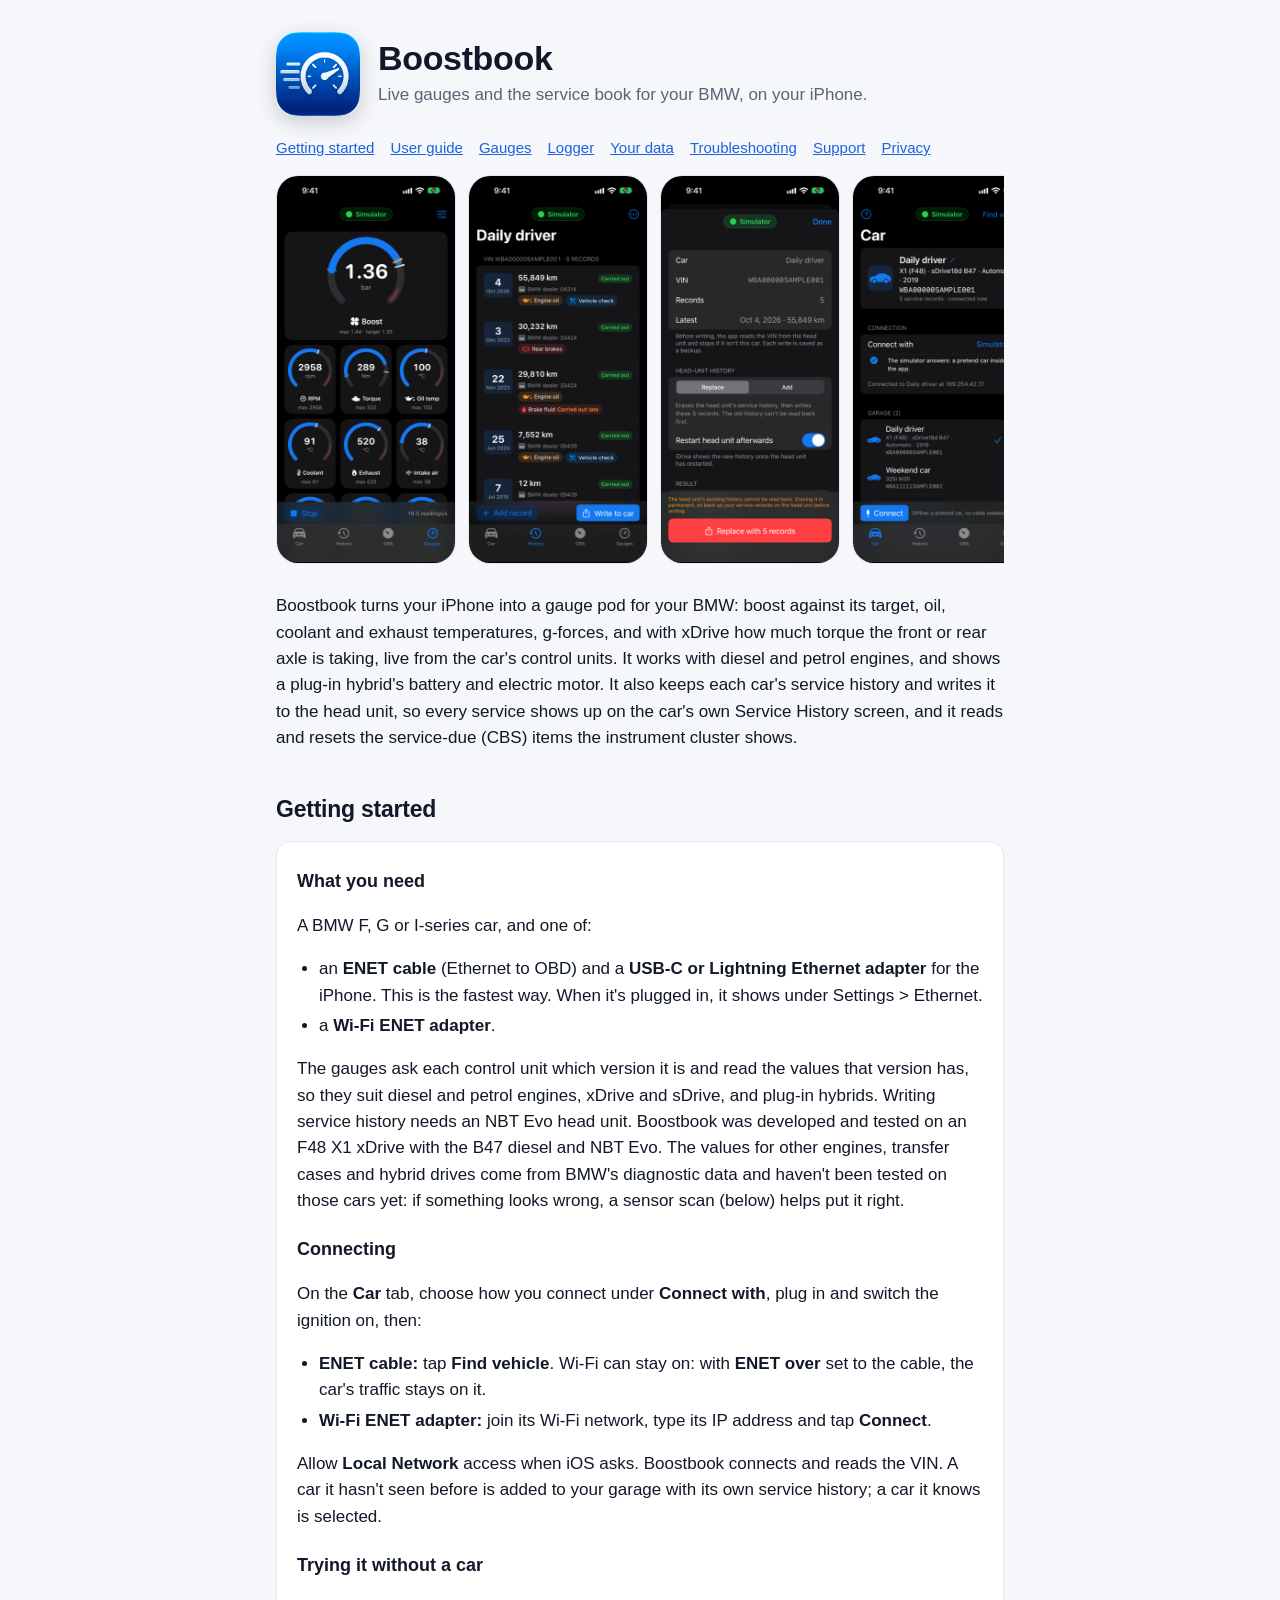
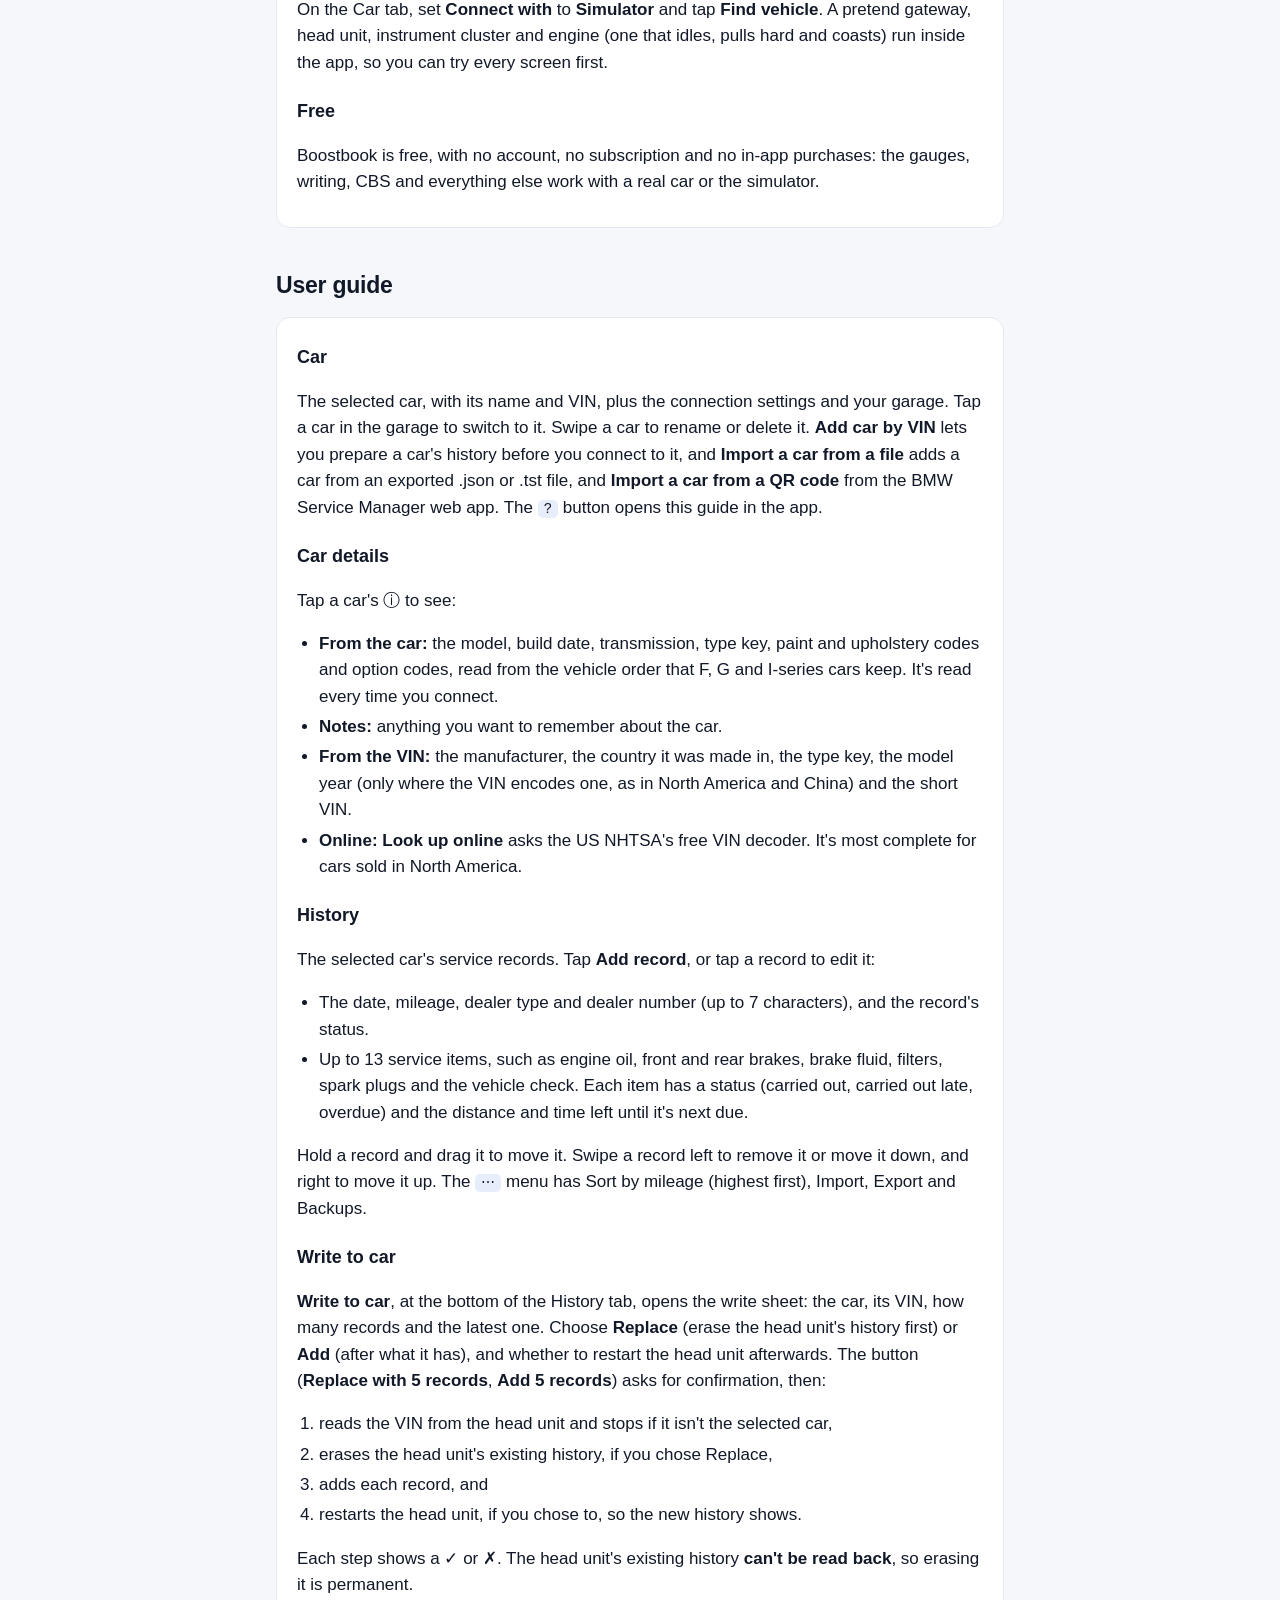
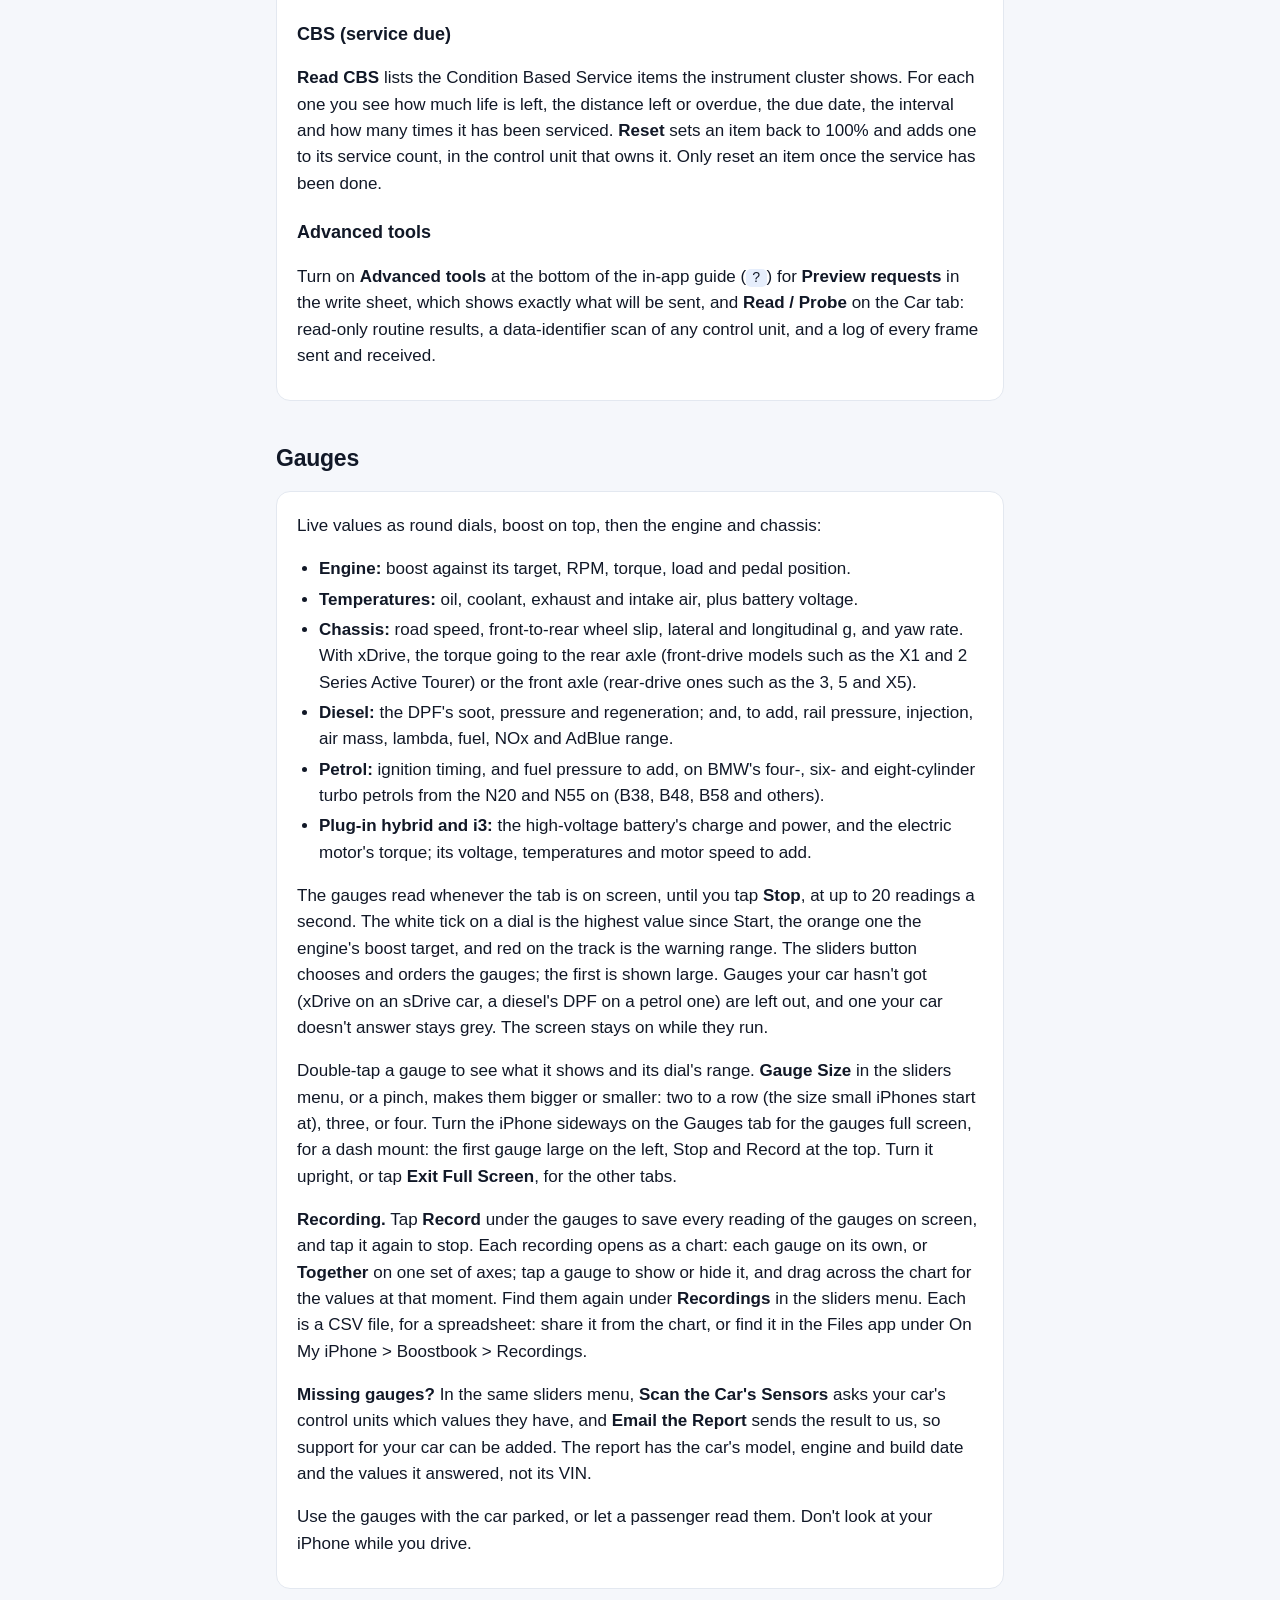
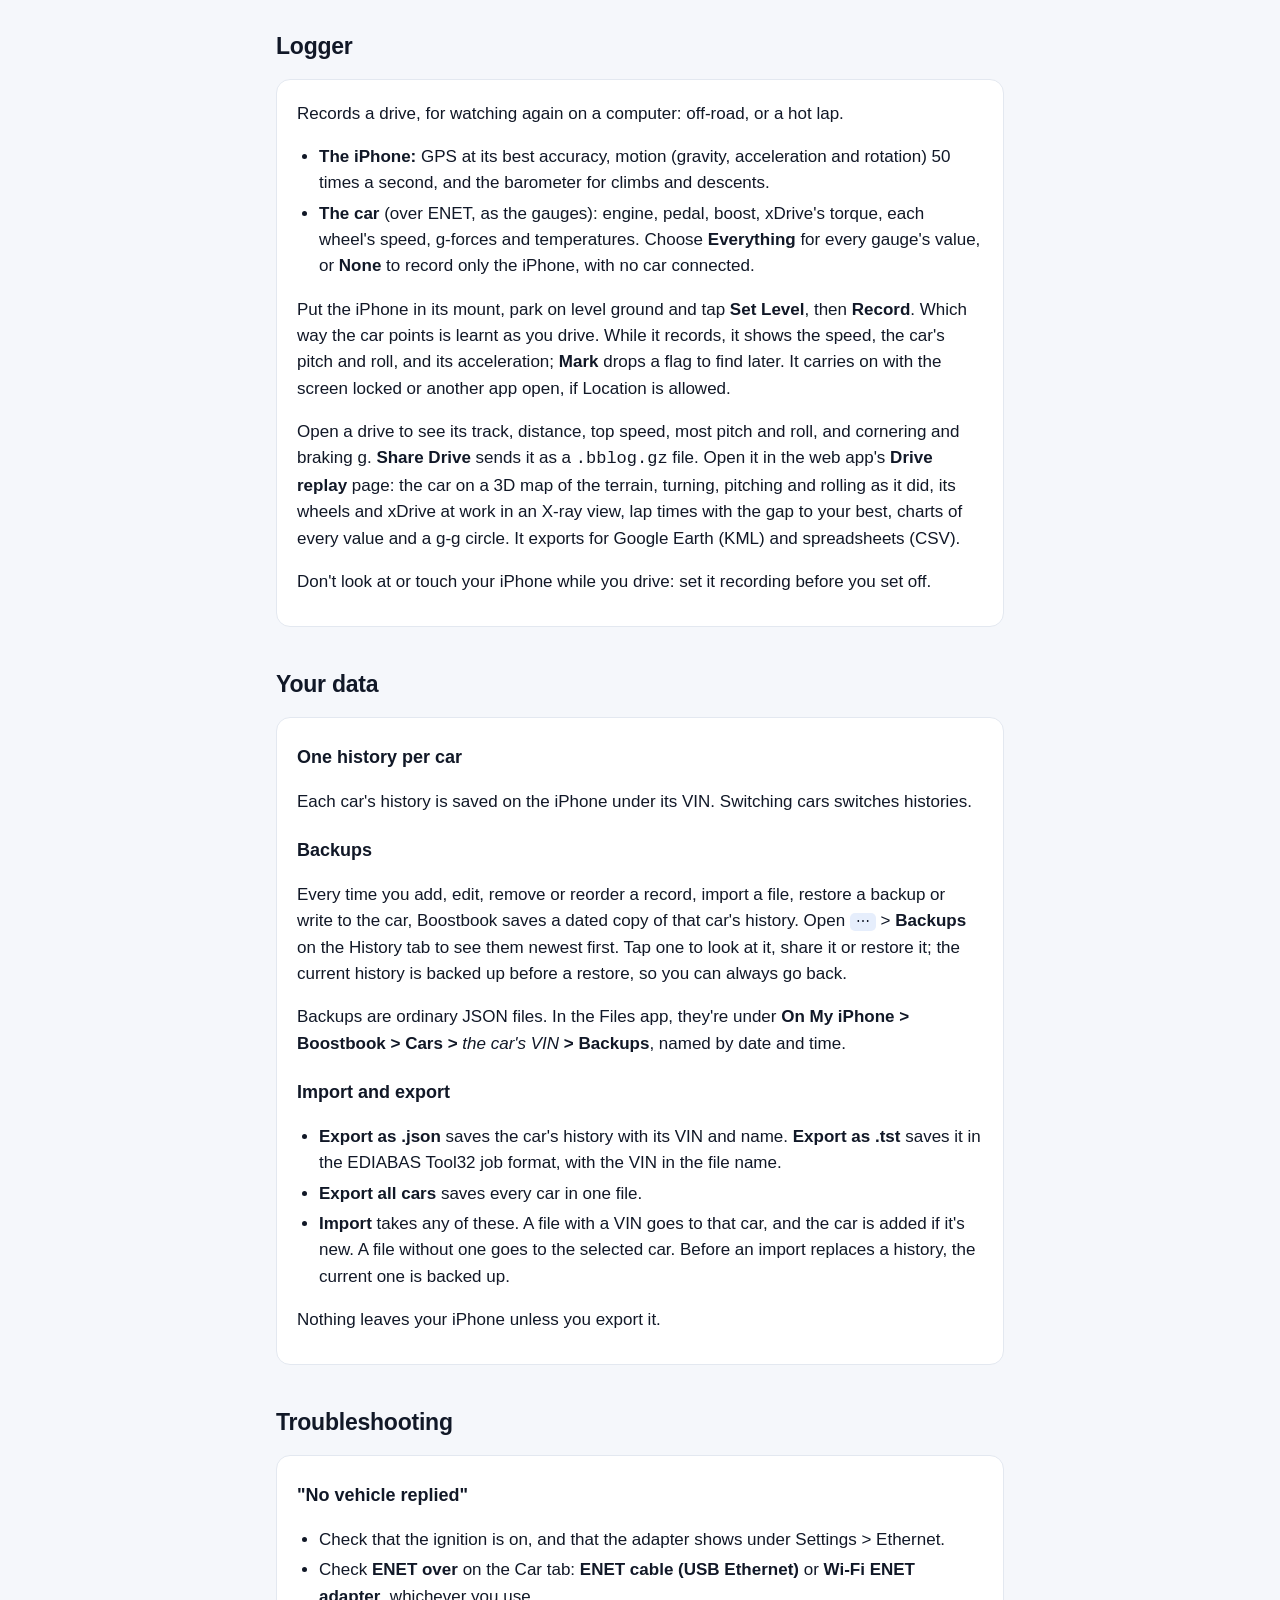
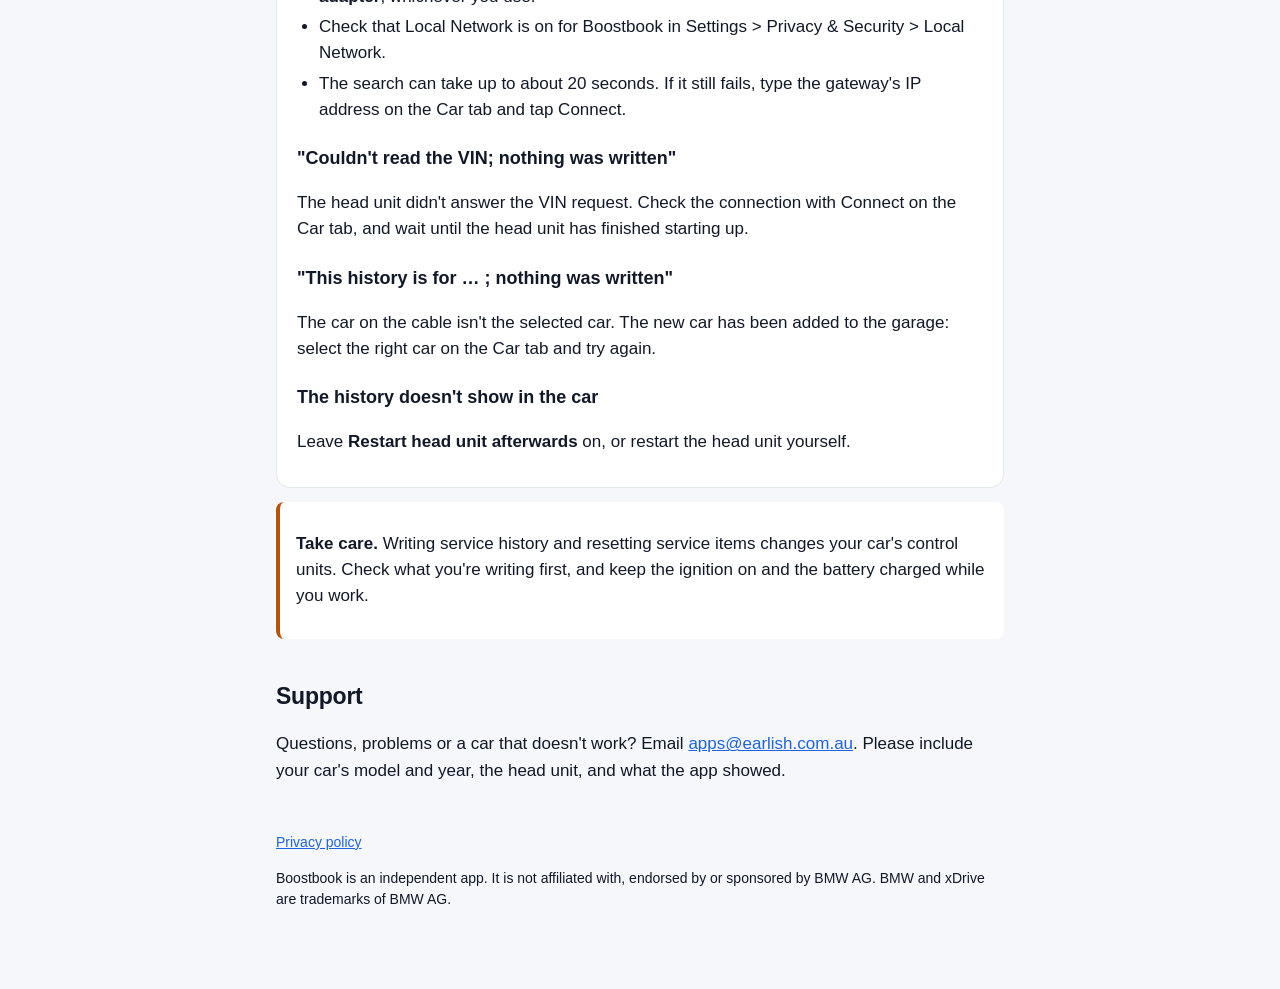
==== commit 10b2a991: "Logger and recording back; the app is free" ====
--- a/index.html
+++ b/index.html
@@ -22,6 +22,7 @@
   <a href="#start">Getting started</a>
   <a href="#guide">User guide</a>
   <a href="#gauges">Gauges</a>
+  <a href="#logger">Logger</a>
   <a href="#data">Your data</a>
   <a href="#trouble">Troubleshooting</a>
   <a href="#support">Support</a>
@@ -93,7 +94,7 @@
 <h3>CBS (service due)</h3>
 <p><strong>Read CBS</strong> lists the Condition Based Service items the instrument cluster shows. For each one you see how much life is left, the distance left or overdue, the due date, the interval and how many times it has been serviced. <strong>Reset</strong> sets an item back to 100% and adds one to its service count, in the control unit that owns it. Only reset an item once the service has been done.</p>
 <h3>Advanced tools</h3>
-<p>Turn on <strong>Advanced tools</strong> at the bottom of the in-app guide (<kbd>?</kbd>) for <strong>Preview requests</strong> in the write sheet, which shows exactly what will be sent, and the <strong>Probe</strong> tab: read-only routine results, a data-identifier scan of any control unit, and a log of every frame sent and received.</p>
+<p>Turn on <strong>Advanced tools</strong> at the bottom of the in-app guide (<kbd>?</kbd>) for <strong>Preview requests</strong> in the write sheet, which shows exactly what will be sent, and <strong>Read / Probe</strong> on the Car tab: read-only routine results, a data-identifier scan of any control unit, and a log of every frame sent and received.</p>
 </div>
 
 <h2 id="gauges">Gauges</h2>
@@ -108,8 +109,22 @@
   <li><strong>Plug-in hybrid and i3:</strong> the high-voltage battery's charge and power, and the electric motor's torque; its voltage, temperatures and motor speed to add.</li>
 </ul>
 <p>The gauges read whenever the tab is on screen, until you tap <strong>Stop</strong>, at up to 20 readings a second. The white tick on a dial is the highest value since Start, the orange one the engine's boost target, and red on the track is the warning range. The sliders button chooses and orders the gauges; the first is shown large. Gauges your car hasn't got (xDrive on an sDrive car, a diesel's DPF on a petrol one) are left out, and one your car doesn't answer stays grey. The screen stays on while they run.</p>
+<p>Double-tap a gauge to see what it shows and its dial's range. <strong>Gauge Size</strong> in the sliders menu, or a pinch, makes them bigger or smaller: two to a row (the size small iPhones start at), three, or four. Turn the iPhone sideways on the Gauges tab for the gauges full screen, for a dash mount: the first gauge large on the left, Stop and Record at the top. Turn it upright, or tap <strong>Exit Full Screen</strong>, for the other tabs.</p>
+<p><strong>Recording.</strong> Tap <strong>Record</strong> under the gauges to save every reading of the gauges on screen, and tap it again to stop. Each recording opens as a chart: each gauge on its own, or <strong>Together</strong> on one set of axes; tap a gauge to show or hide it, and drag across the chart for the values at that moment. Find them again under <strong>Recordings</strong> in the sliders menu. Each is a CSV file, for a spreadsheet: share it from the chart, or find it in the Files app under On My iPhone &gt; Boostbook &gt; Recordings.</p>
 <p><strong>Missing gauges?</strong> In the same sliders menu, <strong>Scan the Car's Sensors</strong> asks your car's control units which values they have, and <strong>Email the Report</strong> sends the result to us, so support for your car can be added. The report has the car's model, engine and build date and the values it answered, not its VIN.</p>
 <p>Use the gauges with the car parked, or let a passenger read them. Don't look at your iPhone while you drive.</p>
+</div>
+
+<h2 id="logger">Logger</h2>
+<div class="card">
+<p>Records a drive, for watching again on a computer: off-road, or a hot lap.</p>
+<ul>
+  <li><strong>The iPhone:</strong> GPS at its best accuracy, motion (gravity, acceleration and rotation) 50 times a second, and the barometer for climbs and descents.</li>
+  <li><strong>The car</strong> (over ENET, as the gauges): engine, pedal, boost, xDrive's torque, each wheel's speed, g-forces and temperatures. Choose <strong>Everything</strong> for every gauge's value, or <strong>None</strong> to record only the iPhone, with no car connected.</li>
+</ul>
+<p>Put the iPhone in its mount, park on level ground and tap <strong>Set Level</strong>, then <strong>Record</strong>. Which way the car points is learnt as you drive. While it records, it shows the speed, the car's pitch and roll, and its acceleration; <strong>Mark</strong> drops a flag to find later. It carries on with the screen locked or another app open, if Location is allowed.</p>
+<p>Open a drive to see its track, distance, top speed, most pitch and roll, and cornering and braking g. <strong>Share Drive</strong> sends it as a <code>.bblog.gz</code> file. Open it in the web app's <strong>Drive replay</strong> page: the car on a 3D map of the terrain, turning, pitching and rolling as it did, its wheels and xDrive at work in an X-ray view, lap times with the gap to your best, charts of every value and a g-g circle. It exports for Google Earth (KML) and spreadsheets (CSV).</p>
+<p>Don't look at or touch your iPhone while you drive: set it recording before you set off.</p>
 </div>
 
 <h2 id="data">Your data</h2>
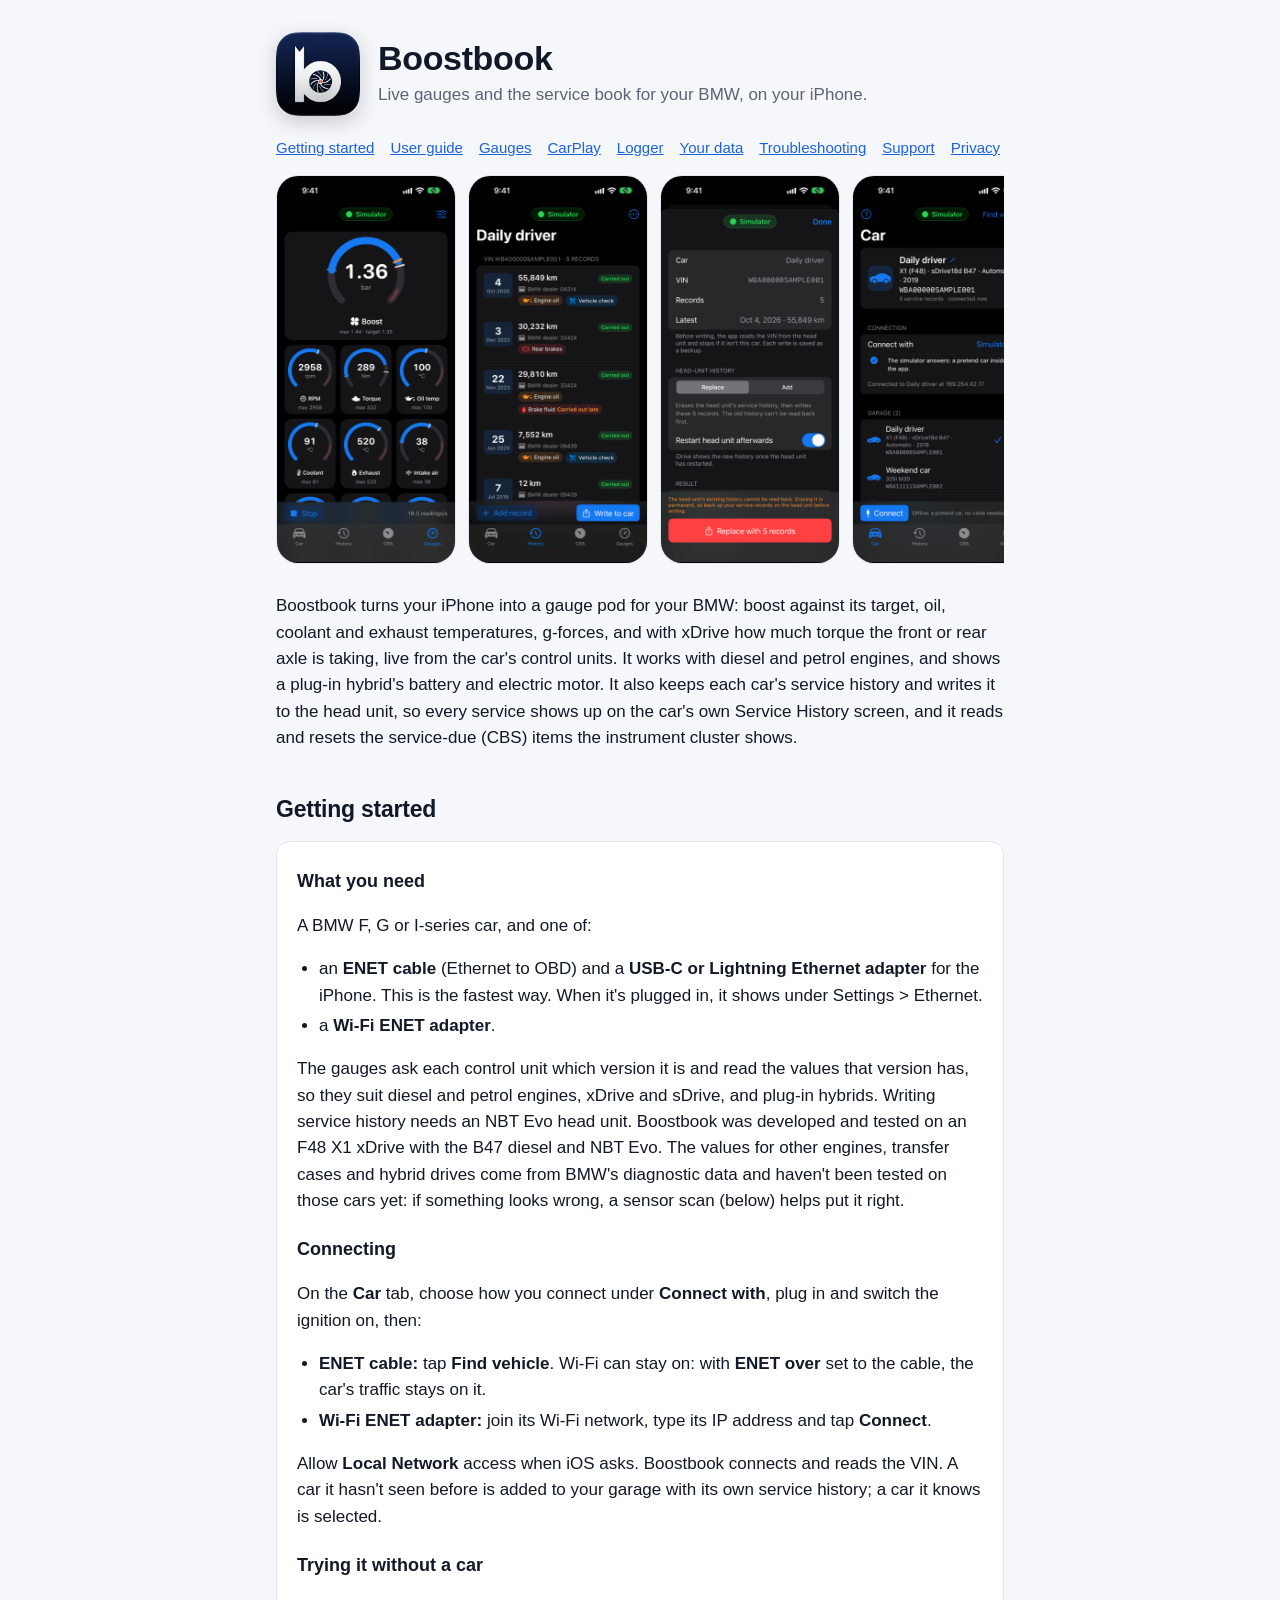
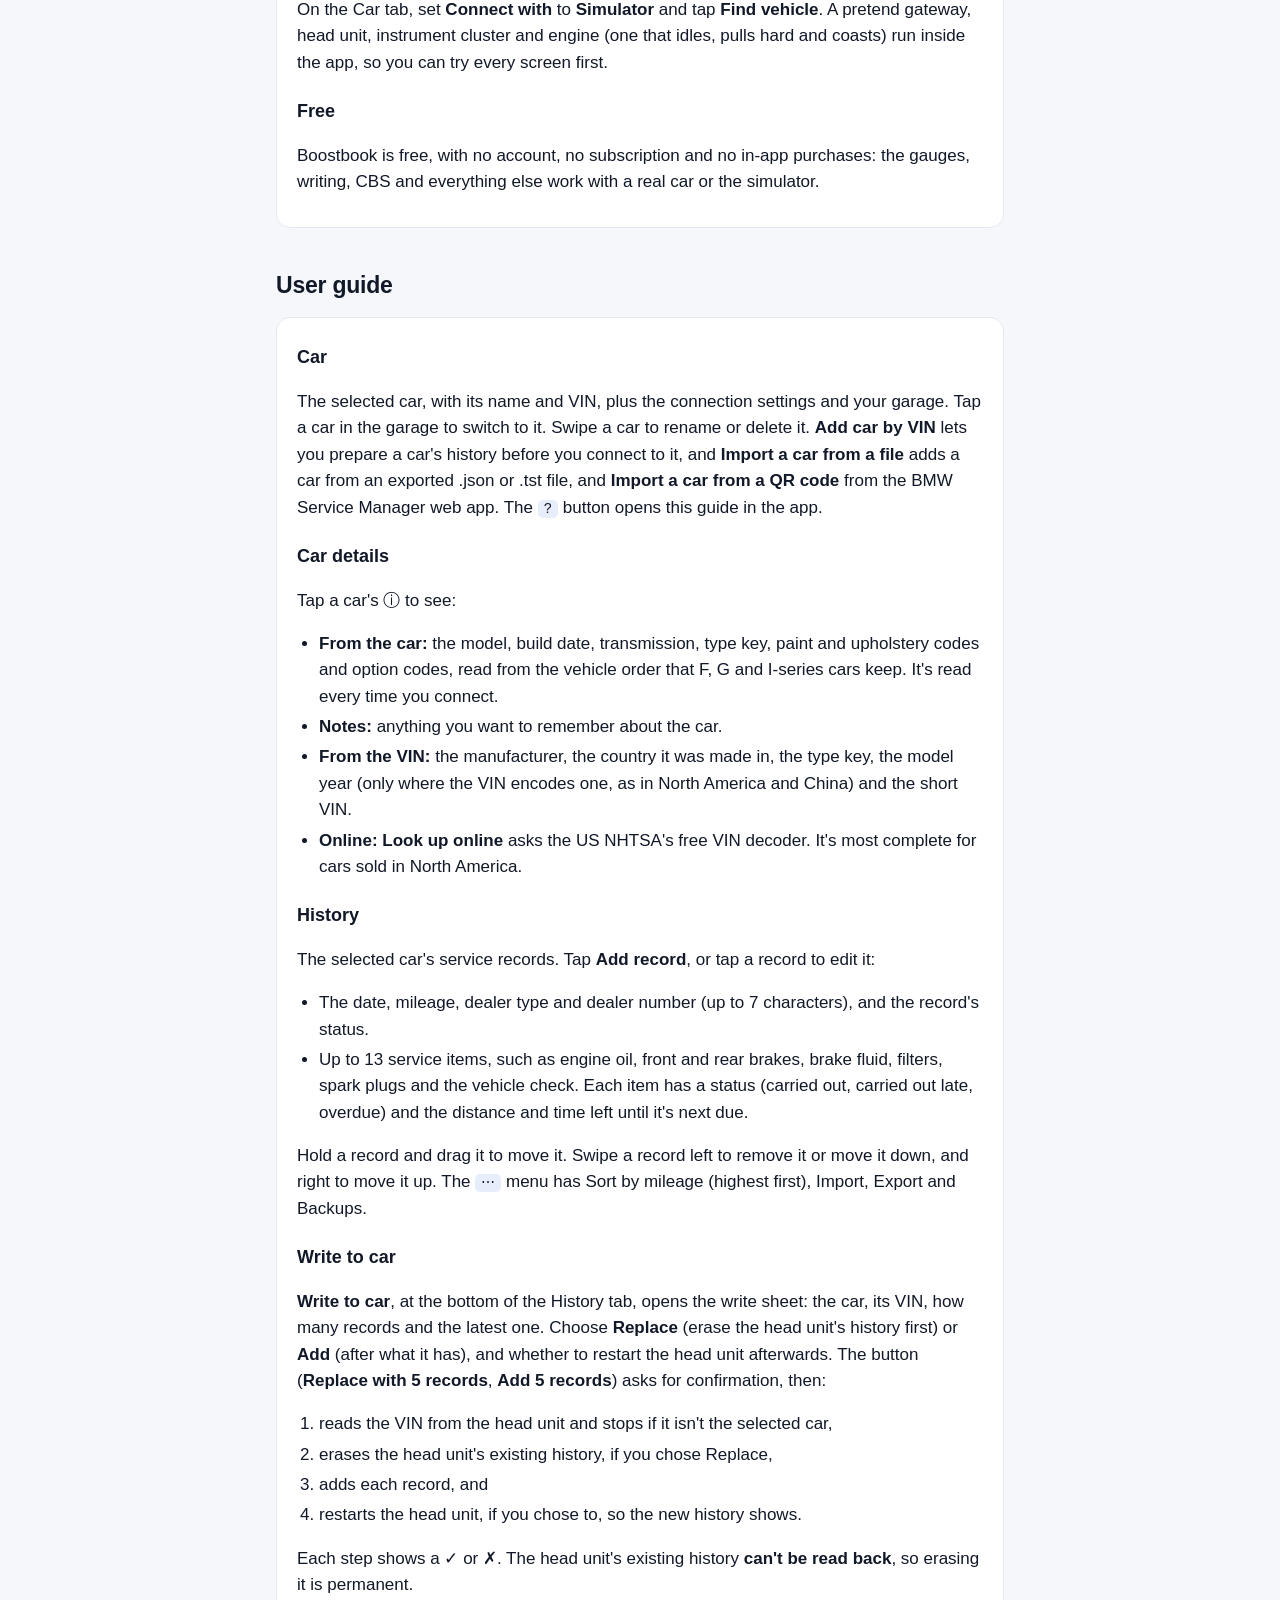
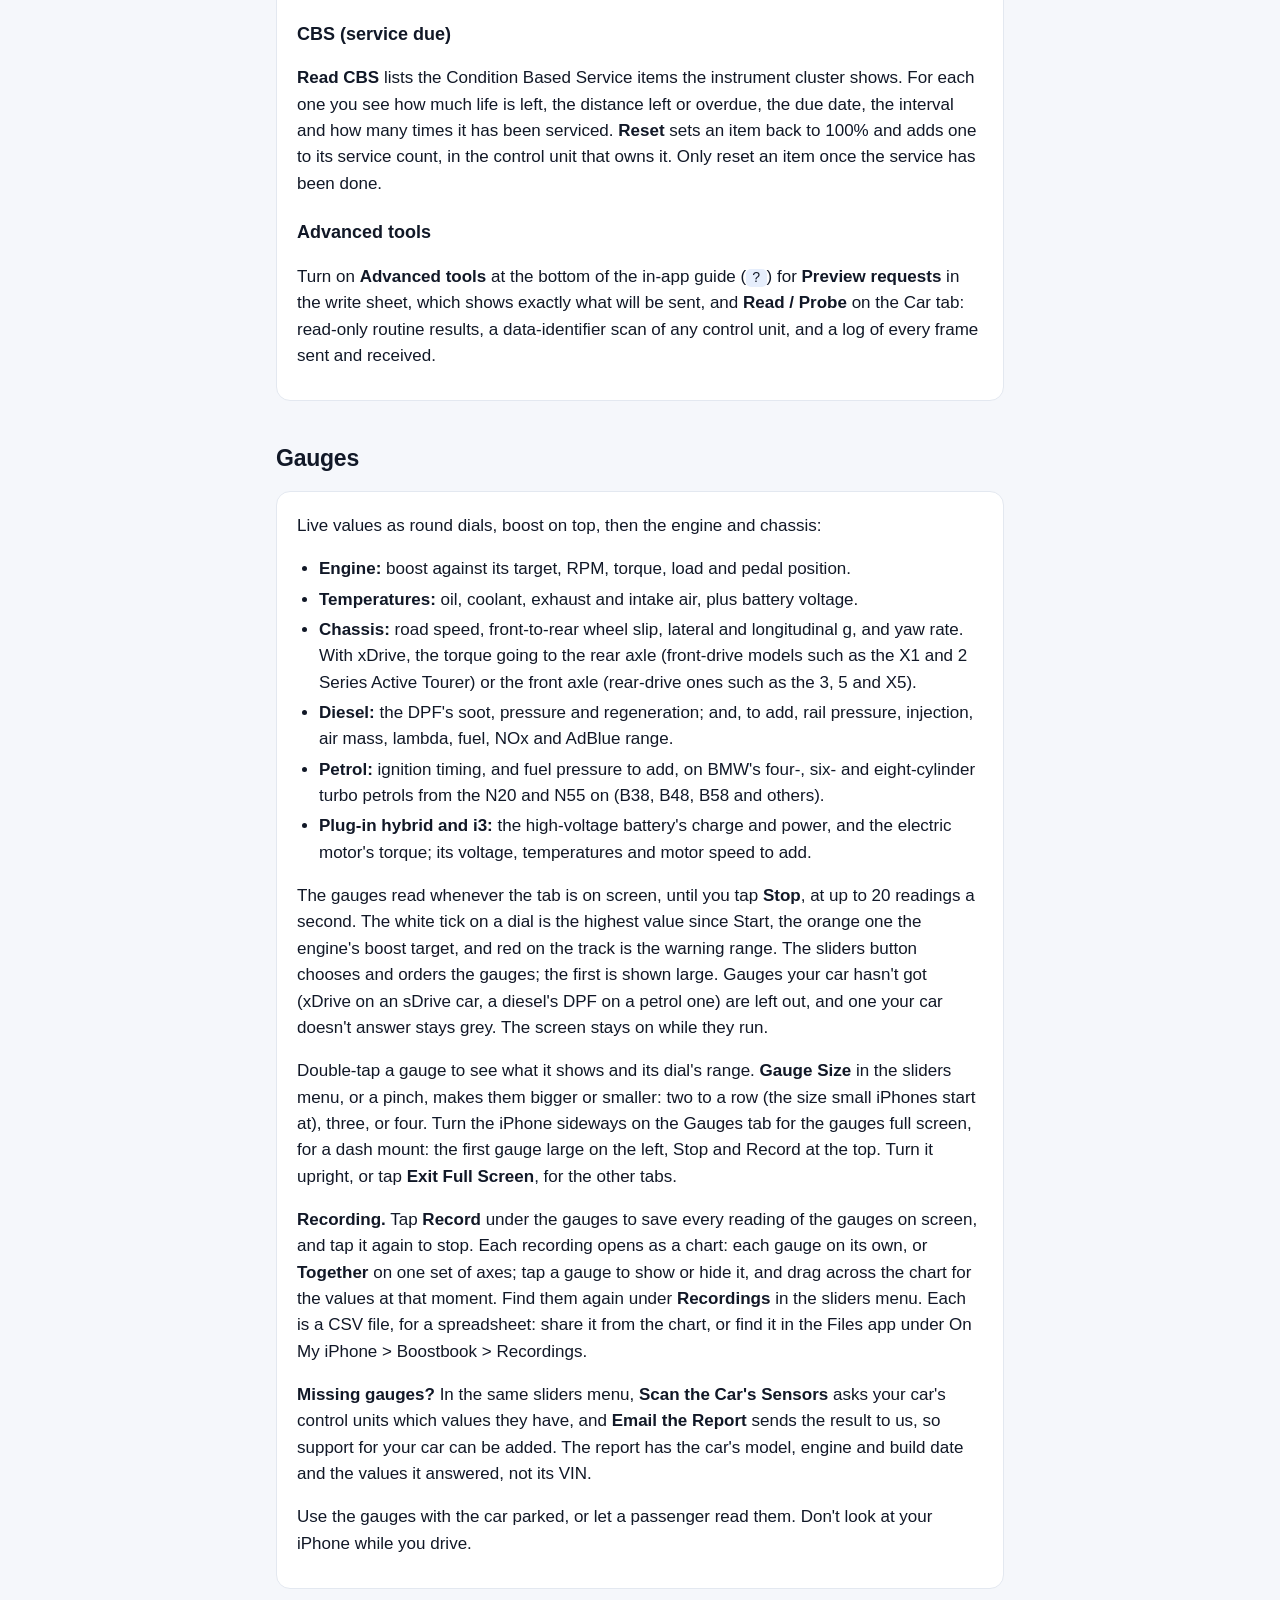
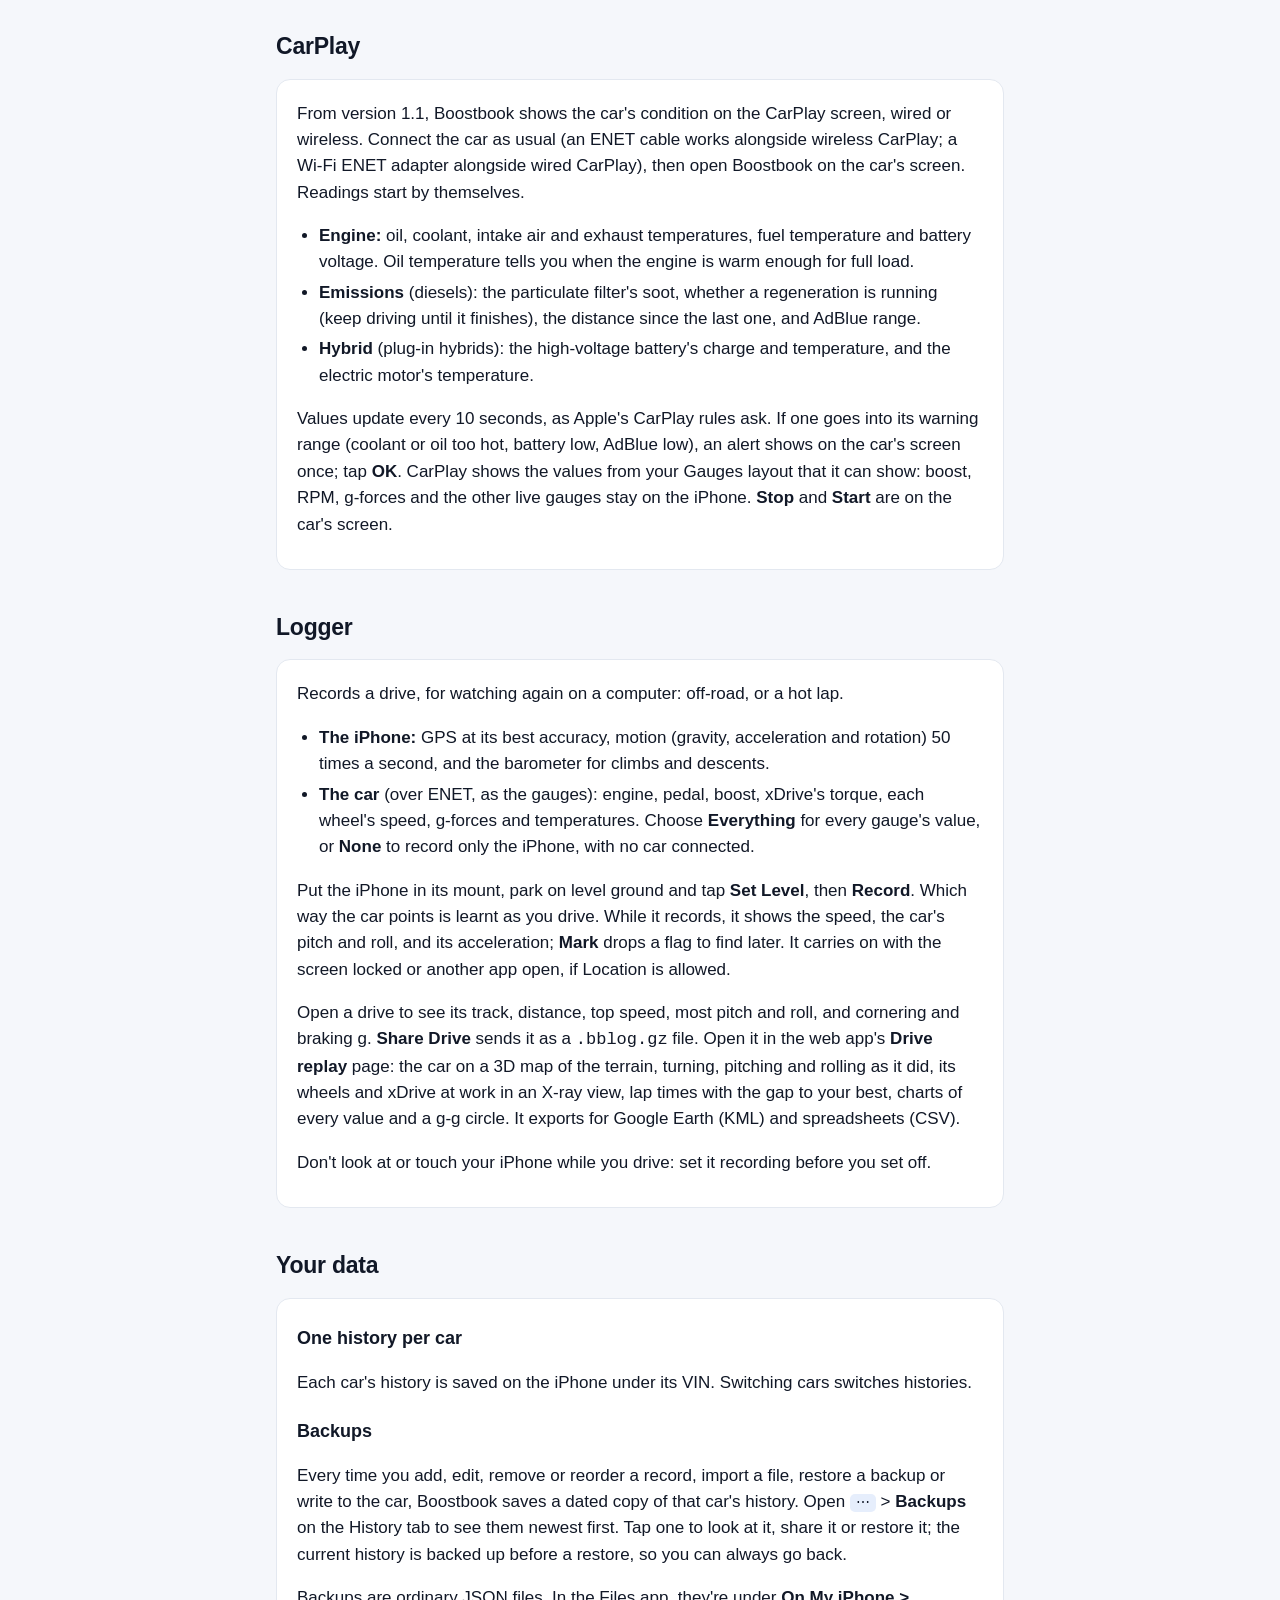
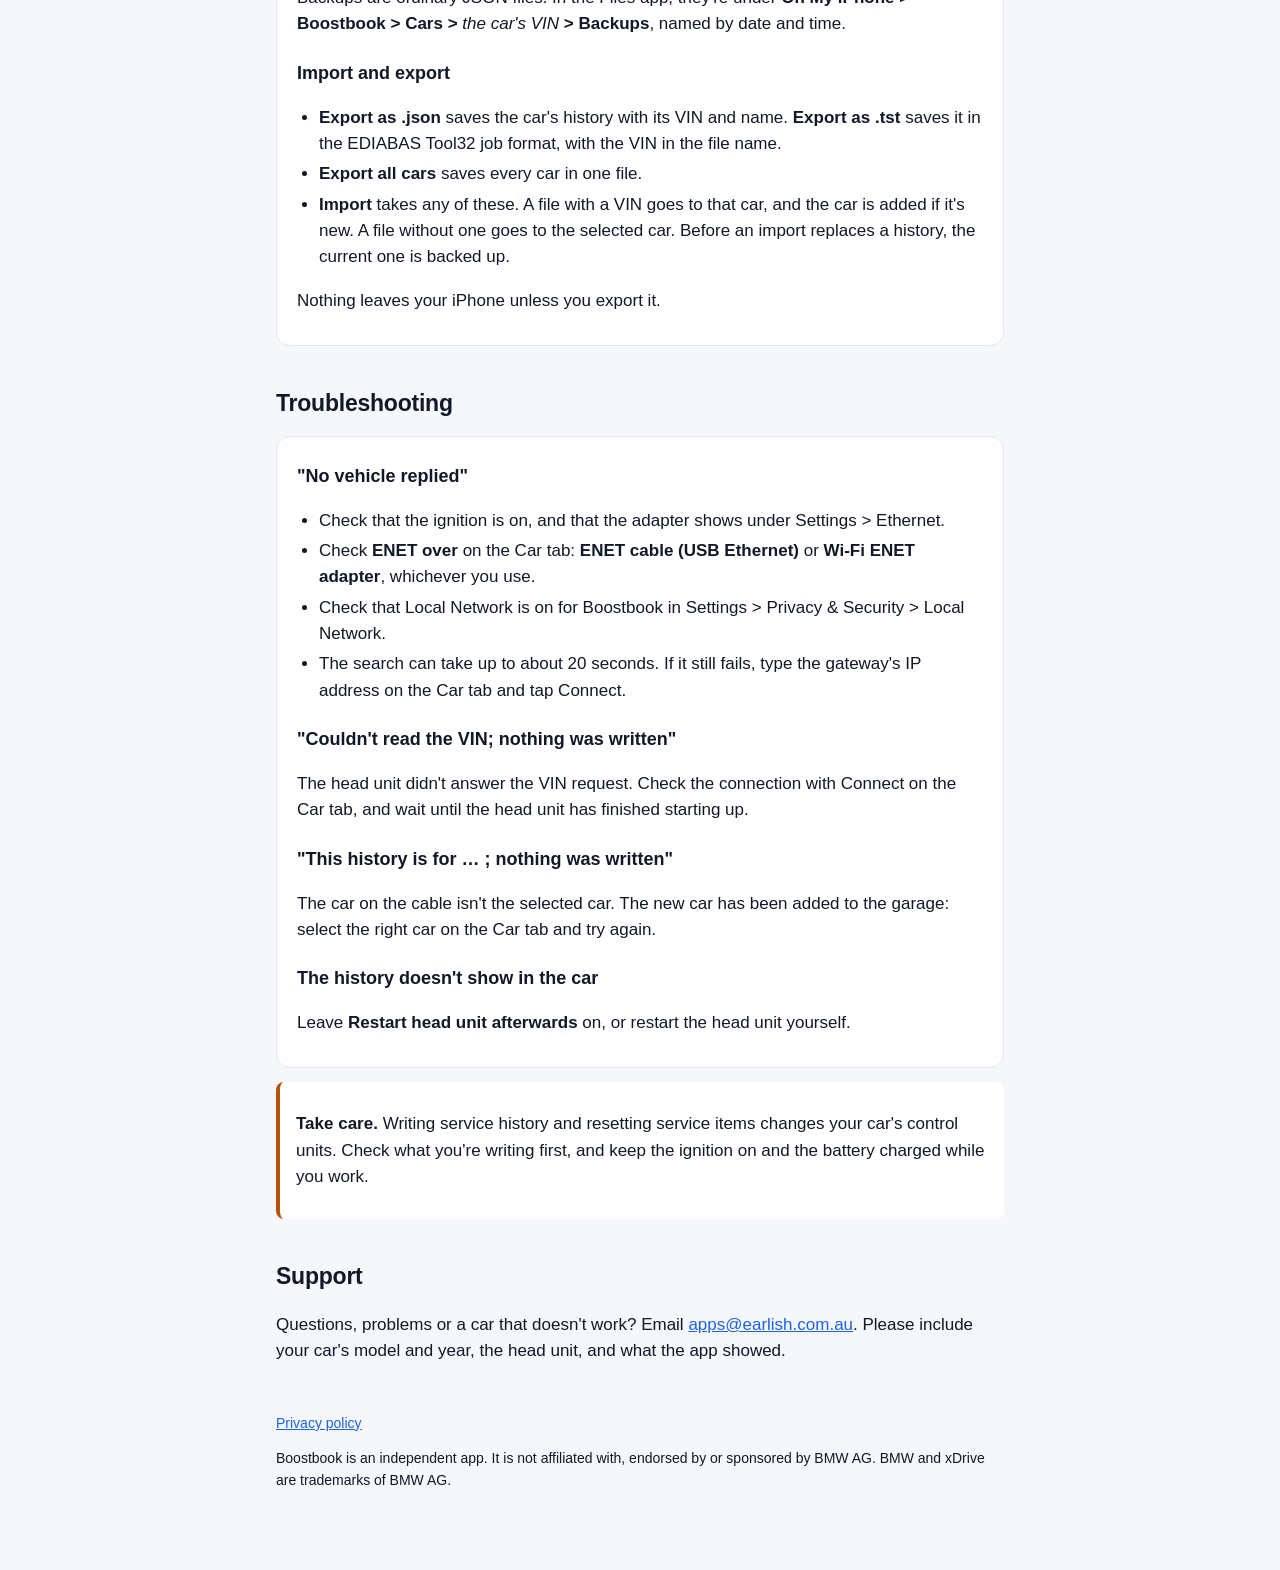
==== commit 6ccacc69: "CarPlay section for version 1.1" ====
--- a/index.html
+++ b/index.html
@@ -22,6 +22,7 @@
   <a href="#start">Getting started</a>
   <a href="#guide">User guide</a>
   <a href="#gauges">Gauges</a>
+  <a href="#carplay">CarPlay</a>
   <a href="#logger">Logger</a>
   <a href="#data">Your data</a>
   <a href="#trouble">Troubleshooting</a>
@@ -115,6 +116,17 @@
 <p>Use the gauges with the car parked, or let a passenger read them. Don't look at your iPhone while you drive.</p>
 </div>
 
+<h2 id="carplay">CarPlay</h2>
+<div class="card">
+<p>From version 1.1, Boostbook shows the car's condition on the CarPlay screen, wired or wireless. Connect the car as usual (an ENET cable works alongside wireless CarPlay; a Wi-Fi ENET adapter alongside wired CarPlay), then open Boostbook on the car's screen. Readings start by themselves.</p>
+<ul>
+<li><strong>Engine:</strong> oil, coolant, intake air and exhaust temperatures, fuel temperature and battery voltage. Oil temperature tells you when the engine is warm enough for full load.</li>
+<li><strong>Emissions</strong> (diesels): the particulate filter's soot, whether a regeneration is running (keep driving until it finishes), the distance since the last one, and AdBlue range.</li>
+<li><strong>Hybrid</strong> (plug-in hybrids): the high-voltage battery's charge and temperature, and the electric motor's temperature.</li>
+</ul>
+<p>Values update every 10 seconds, as Apple's CarPlay rules ask. If one goes into its warning range (coolant or oil too hot, battery low, AdBlue low), an alert shows on the car's screen once; tap <strong>OK</strong>. CarPlay shows the values from your Gauges layout that it can show: boost, RPM, g-forces and the other live gauges stay on the iPhone. <strong>Stop</strong> and <strong>Start</strong> are on the car's screen.</p>
+</div>
+
 <h2 id="logger">Logger</h2>
 <div class="card">
 <p>Records a drive, for watching again on a computer: off-road, or a hot lap.</p>
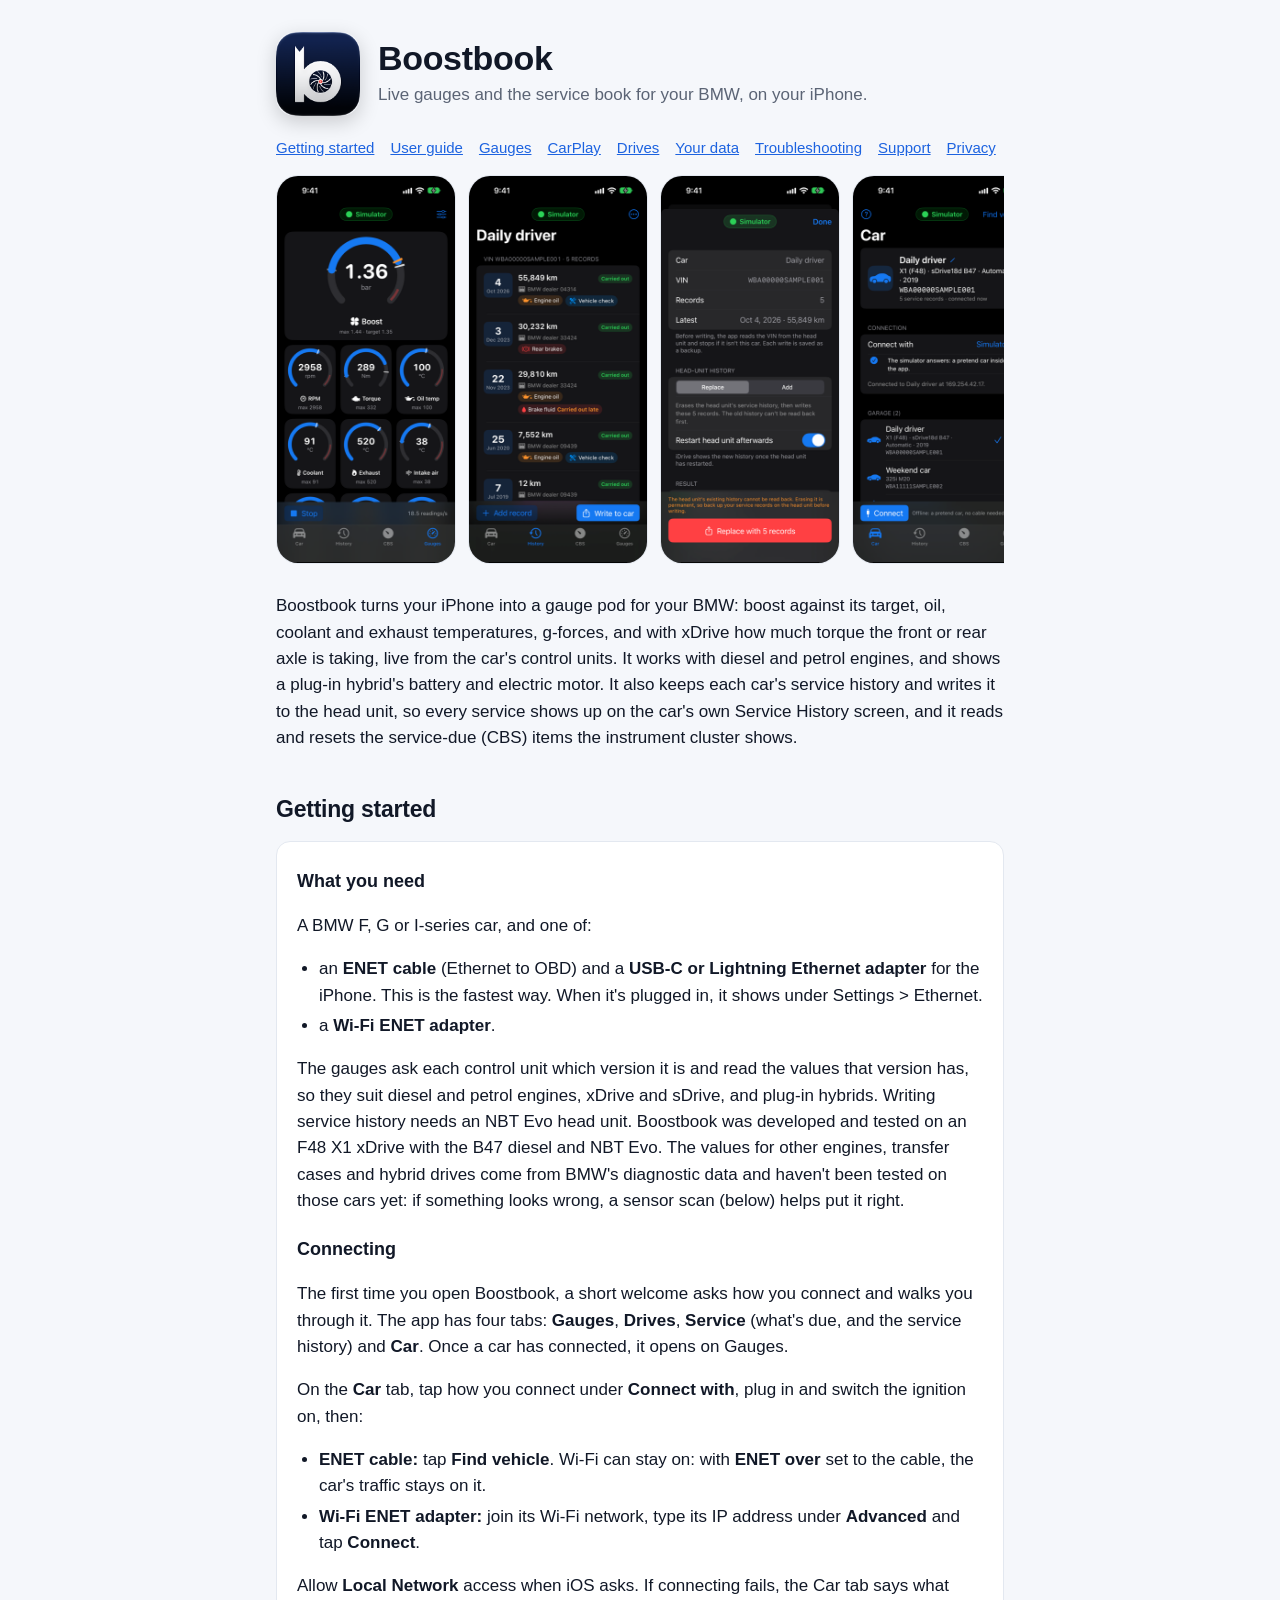
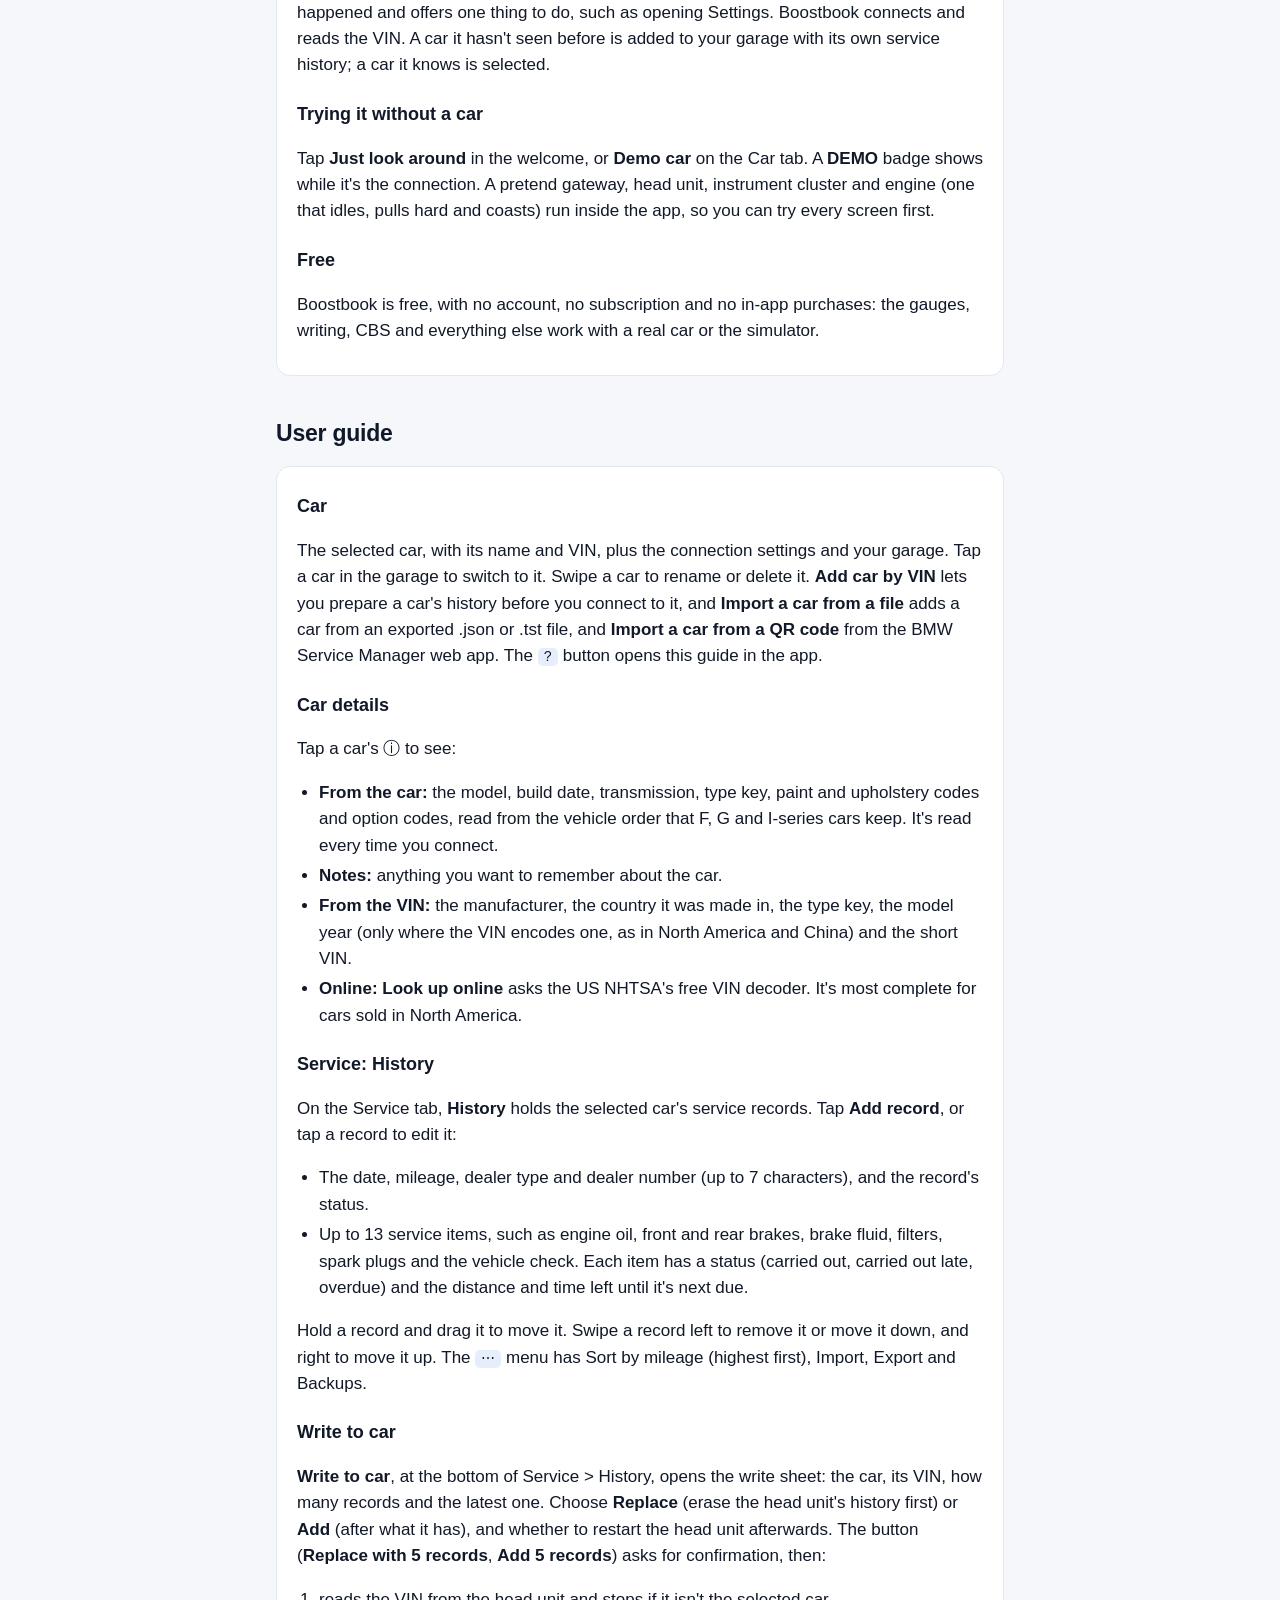
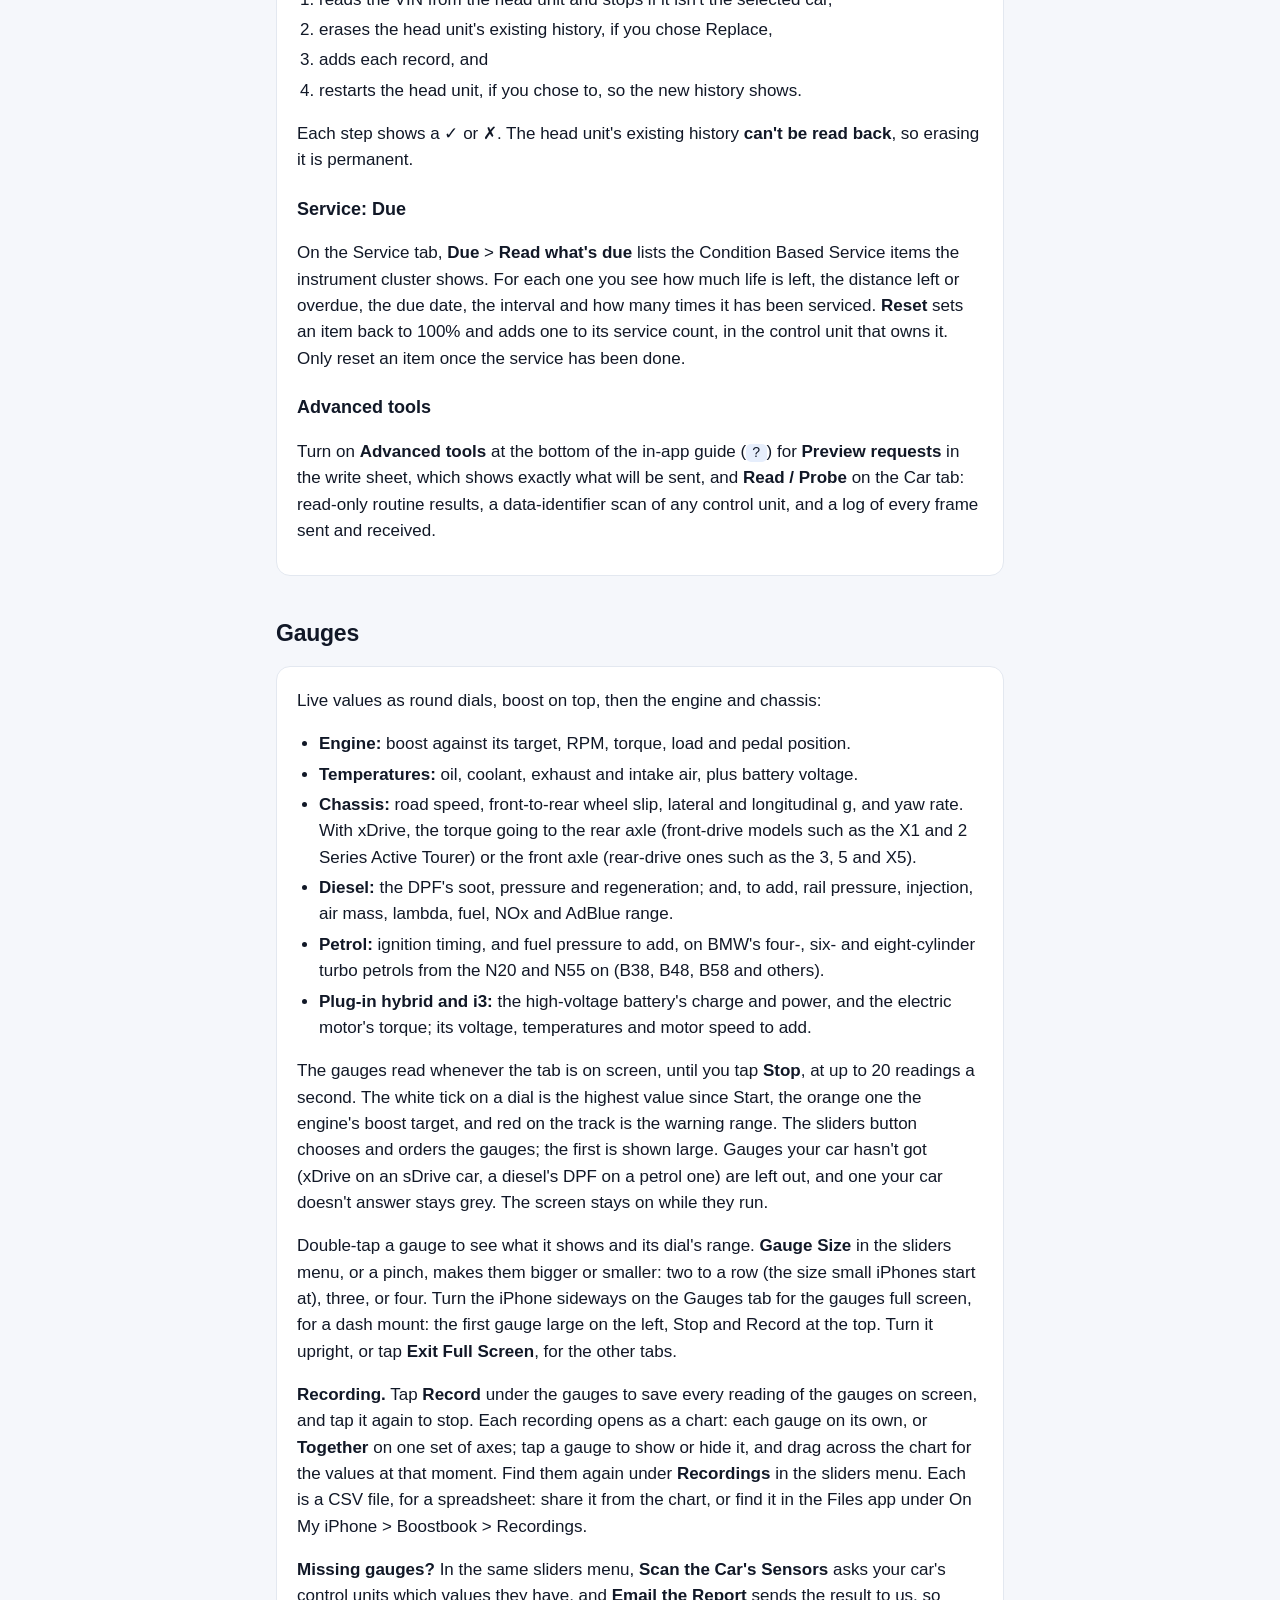
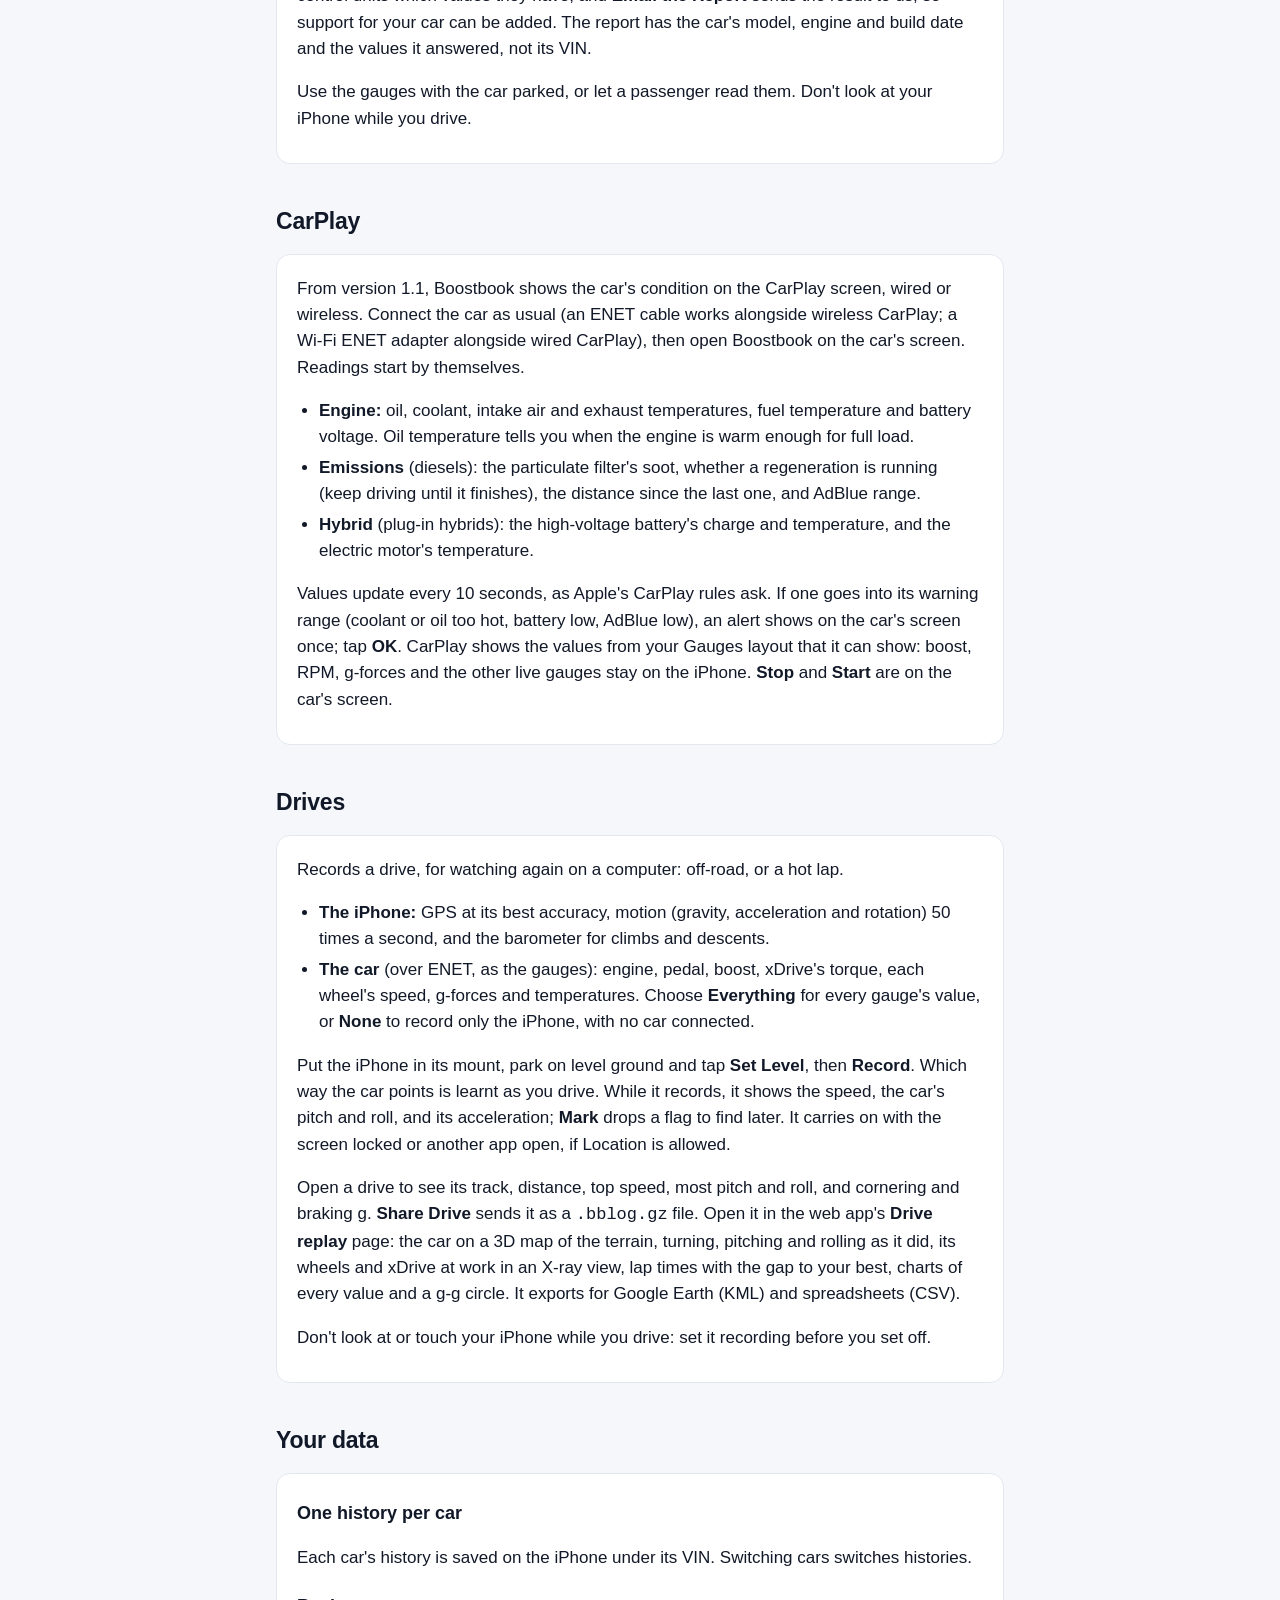
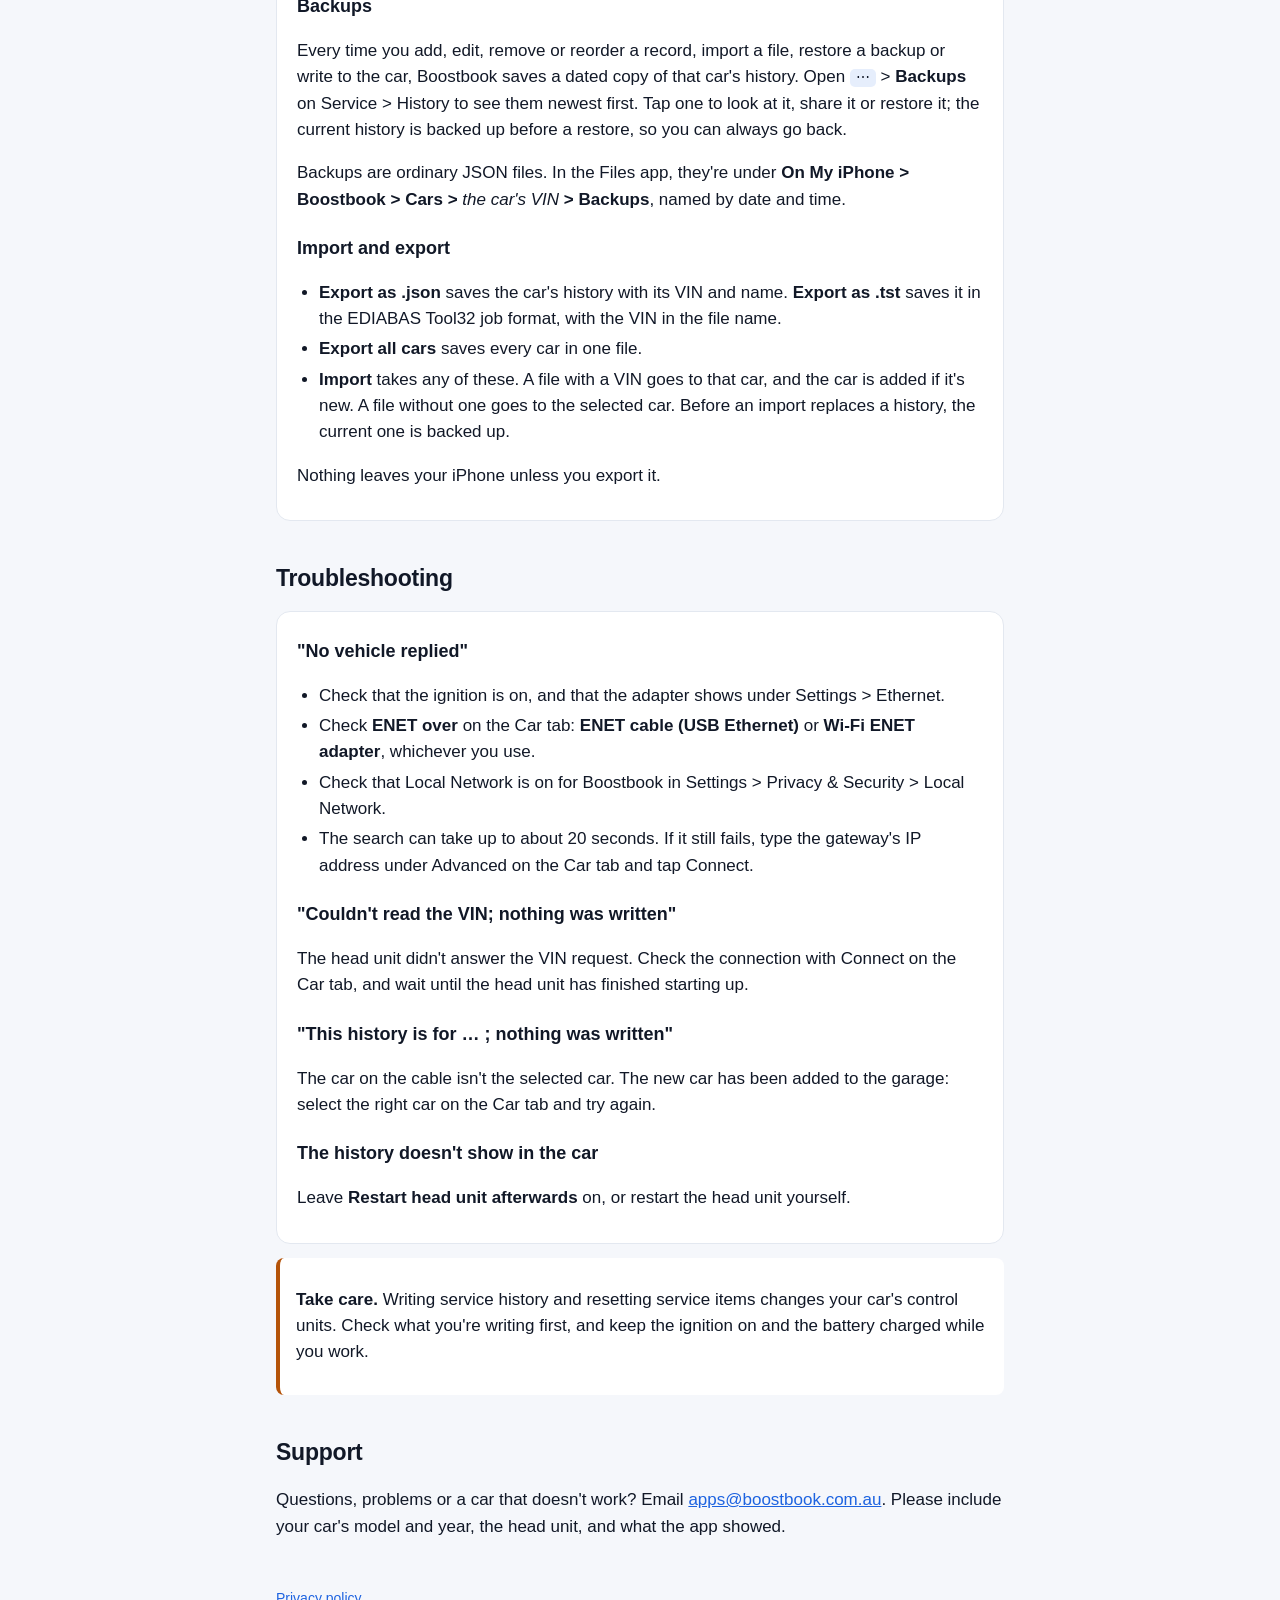
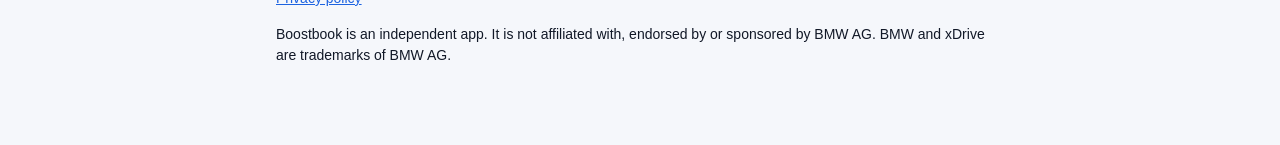
==== commit 326a2fbf: "Contact address is now apps@boostbook.com.au" ====
--- a/index.html
+++ b/index.html
@@ -23,7 +23,7 @@
   <a href="#guide">User guide</a>
   <a href="#gauges">Gauges</a>
   <a href="#carplay">CarPlay</a>
-  <a href="#logger">Logger</a>
+  <a href="#logger">Drives</a>
   <a href="#data">Your data</a>
   <a href="#trouble">Troubleshooting</a>
   <a href="#support">Support</a>
@@ -52,14 +52,15 @@
 </ul>
 <p>The gauges ask each control unit which version it is and read the values that version has, so they suit diesel and petrol engines, xDrive and sDrive, and plug-in hybrids. Writing service history needs an NBT Evo head unit. Boostbook was developed and tested on an F48 X1 xDrive with the B47 diesel and NBT Evo. The values for other engines, transfer cases and hybrid drives come from BMW's diagnostic data and haven't been tested on those cars yet: if something looks wrong, a sensor scan (below) helps put it right.</p>
 <h3>Connecting</h3>
-<p>On the <strong>Car</strong> tab, choose how you connect under <strong>Connect with</strong>, plug in and switch the ignition on, then:</p>
+<p>The first time you open Boostbook, a short welcome asks how you connect and walks you through it. The app has four tabs: <strong>Gauges</strong>, <strong>Drives</strong>, <strong>Service</strong> (what's due, and the service history) and <strong>Car</strong>. Once a car has connected, it opens on Gauges.</p>
+<p>On the <strong>Car</strong> tab, tap how you connect under <strong>Connect with</strong>, plug in and switch the ignition on, then:</p>
 <ul>
   <li><strong>ENET cable:</strong> tap <strong>Find vehicle</strong>. Wi-Fi can stay on: with <strong>ENET over</strong> set to the cable, the car's traffic stays on it.</li>
-  <li><strong>Wi-Fi ENET adapter:</strong> join its Wi-Fi network, type its IP address and tap <strong>Connect</strong>.</li>
+  <li><strong>Wi-Fi ENET adapter:</strong> join its Wi-Fi network, type its IP address under <strong>Advanced</strong> and tap <strong>Connect</strong>.</li>
 </ul>
-<p>Allow <strong>Local Network</strong> access when iOS asks. Boostbook connects and reads the VIN. A car it hasn't seen before is added to your garage with its own service history; a car it knows is selected.</p>
+<p>Allow <strong>Local Network</strong> access when iOS asks. If connecting fails, the Car tab says what happened and offers one thing to do, such as opening Settings. Boostbook connects and reads the VIN. A car it hasn't seen before is added to your garage with its own service history; a car it knows is selected.</p>
 <h3>Trying it without a car</h3>
-<p>On the Car tab, set <strong>Connect with</strong> to <strong>Simulator</strong> and tap <strong>Find vehicle</strong>. A pretend gateway, head unit, instrument cluster and engine (one that idles, pulls hard and coasts) run inside the app, so you can try every screen first.</p>
+<p>Tap <strong>Just look around</strong> in the welcome, or <strong>Demo car</strong> on the Car tab. A <strong>DEMO</strong> badge shows while it's the connection. A pretend gateway, head unit, instrument cluster and engine (one that idles, pulls hard and coasts) run inside the app, so you can try every screen first.</p>
 <h3>Free</h3>
 <p>Boostbook is free, with no account, no subscription and no in-app purchases: the gauges, writing, CBS and everything else work with a real car or the simulator.</p>
 </div>
@@ -76,15 +77,15 @@
   <li><strong>From the VIN:</strong> the manufacturer, the country it was made in, the type key, the model year (only where the VIN encodes one, as in North America and China) and the short VIN.</li>
   <li><strong>Online:</strong> <strong>Look up online</strong> asks the US NHTSA's free VIN decoder. It's most complete for cars sold in North America.</li>
 </ul>
-<h3>History</h3>
-<p>The selected car's service records. Tap <strong>Add record</strong>, or tap a record to edit it:</p>
+<h3>Service: History</h3>
+<p>On the Service tab, <strong>History</strong> holds the selected car's service records. Tap <strong>Add record</strong>, or tap a record to edit it:</p>
 <ul>
   <li>The date, mileage, dealer type and dealer number (up to 7 characters), and the record's status.</li>
   <li>Up to 13 service items, such as engine oil, front and rear brakes, brake fluid, filters, spark plugs and the vehicle check. Each item has a status (carried out, carried out late, overdue) and the distance and time left until it's next due.</li>
 </ul>
 <p>Hold a record and drag it to move it. Swipe a record left to remove it or move it down, and right to move it up. The <kbd>⋯</kbd> menu has Sort by mileage (highest first), Import, Export and Backups.</p>
 <h3>Write to car</h3>
-<p><strong>Write to car</strong>, at the bottom of the History tab, opens the write sheet: the car, its VIN, how many records and the latest one. Choose <strong>Replace</strong> (erase the head unit's history first) or <strong>Add</strong> (after what it has), and whether to restart the head unit afterwards. The button (<strong>Replace with 5 records</strong>, <strong>Add 5 records</strong>) asks for confirmation, then:</p>
+<p><strong>Write to car</strong>, at the bottom of Service &gt; History, opens the write sheet: the car, its VIN, how many records and the latest one. Choose <strong>Replace</strong> (erase the head unit's history first) or <strong>Add</strong> (after what it has), and whether to restart the head unit afterwards. The button (<strong>Replace with 5 records</strong>, <strong>Add 5 records</strong>) asks for confirmation, then:</p>
 <ol>
   <li>reads the VIN from the head unit and stops if it isn't the selected car,</li>
   <li>erases the head unit's existing history, if you chose Replace,</li>
@@ -92,8 +93,8 @@
   <li>restarts the head unit, if you chose to, so the new history shows.</li>
 </ol>
 <p>Each step shows a ✓ or ✗. The head unit's existing history <strong>can't be read back</strong>, so erasing it is permanent.</p>
-<h3>CBS (service due)</h3>
-<p><strong>Read CBS</strong> lists the Condition Based Service items the instrument cluster shows. For each one you see how much life is left, the distance left or overdue, the due date, the interval and how many times it has been serviced. <strong>Reset</strong> sets an item back to 100% and adds one to its service count, in the control unit that owns it. Only reset an item once the service has been done.</p>
+<h3>Service: Due</h3>
+<p>On the Service tab, <strong>Due</strong> &gt; <strong>Read what's due</strong> lists the Condition Based Service items the instrument cluster shows. For each one you see how much life is left, the distance left or overdue, the due date, the interval and how many times it has been serviced. <strong>Reset</strong> sets an item back to 100% and adds one to its service count, in the control unit that owns it. Only reset an item once the service has been done.</p>
 <h3>Advanced tools</h3>
 <p>Turn on <strong>Advanced tools</strong> at the bottom of the in-app guide (<kbd>?</kbd>) for <strong>Preview requests</strong> in the write sheet, which shows exactly what will be sent, and <strong>Read / Probe</strong> on the Car tab: read-only routine results, a data-identifier scan of any control unit, and a log of every frame sent and received.</p>
 </div>
@@ -127,7 +128,7 @@
 <p>Values update every 10 seconds, as Apple's CarPlay rules ask. If one goes into its warning range (coolant or oil too hot, battery low, AdBlue low), an alert shows on the car's screen once; tap <strong>OK</strong>. CarPlay shows the values from your Gauges layout that it can show: boost, RPM, g-forces and the other live gauges stay on the iPhone. <strong>Stop</strong> and <strong>Start</strong> are on the car's screen.</p>
 </div>
 
-<h2 id="logger">Logger</h2>
+<h2 id="logger">Drives</h2>
 <div class="card">
 <p>Records a drive, for watching again on a computer: off-road, or a hot lap.</p>
 <ul>
@@ -144,7 +145,7 @@
 <h3>One history per car</h3>
 <p>Each car's history is saved on the iPhone under its VIN. Switching cars switches histories.</p>
 <h3>Backups</h3>
-<p>Every time you add, edit, remove or reorder a record, import a file, restore a backup or write to the car, Boostbook saves a dated copy of that car's history. Open <kbd>⋯</kbd> &gt; <strong>Backups</strong> on the History tab to see them newest first. Tap one to look at it, share it or restore it; the current history is backed up before a restore, so you can always go back.</p>
+<p>Every time you add, edit, remove or reorder a record, import a file, restore a backup or write to the car, Boostbook saves a dated copy of that car's history. Open <kbd>⋯</kbd> &gt; <strong>Backups</strong> on Service &gt; History to see them newest first. Tap one to look at it, share it or restore it; the current history is backed up before a restore, so you can always go back.</p>
 <p>Backups are ordinary JSON files. In the Files app, they're under <strong>On My iPhone &gt; Boostbook &gt; Cars &gt;</strong> <em>the car's VIN</em> <strong>&gt; Backups</strong>, named by date and time.</p>
 <h3>Import and export</h3>
 <ul>
@@ -162,7 +163,7 @@
   <li>Check that the ignition is on, and that the adapter shows under Settings &gt; Ethernet.</li>
   <li>Check <strong>ENET over</strong> on the Car tab: <strong>ENET cable (USB Ethernet)</strong> or <strong>Wi-Fi ENET adapter</strong>, whichever you use.</li>
   <li>Check that Local Network is on for Boostbook in Settings &gt; Privacy &amp; Security &gt; Local Network.</li>
-  <li>The search can take up to about 20 seconds. If it still fails, type the gateway's IP address on the Car tab and tap Connect.</li>
+  <li>The search can take up to about 20 seconds. If it still fails, type the gateway's IP address under Advanced on the Car tab and tap Connect.</li>
 </ul>
 <h3>"Couldn't read the VIN; nothing was written"</h3>
 <p>The head unit didn't answer the VIN request. Check the connection with Connect on the Car tab, and wait until the head unit has finished starting up.</p>
@@ -177,7 +178,7 @@
 </div>
 
 <h2 id="support">Support</h2>
-<p>Questions, problems or a car that doesn't work? Email <a href="mailto:apps@earlish.com.au">apps@earlish.com.au</a>. Please include your car's model and year, the head unit, and what the app showed.</p>
+<p>Questions, problems or a car that doesn't work? Email <a href="mailto:apps@boostbook.com.au">apps@boostbook.com.au</a>. Please include your car's model and year, the head unit, and what the app showed.</p>
 
 <footer>
   <p><a href="privacy.html">Privacy policy</a></p>
